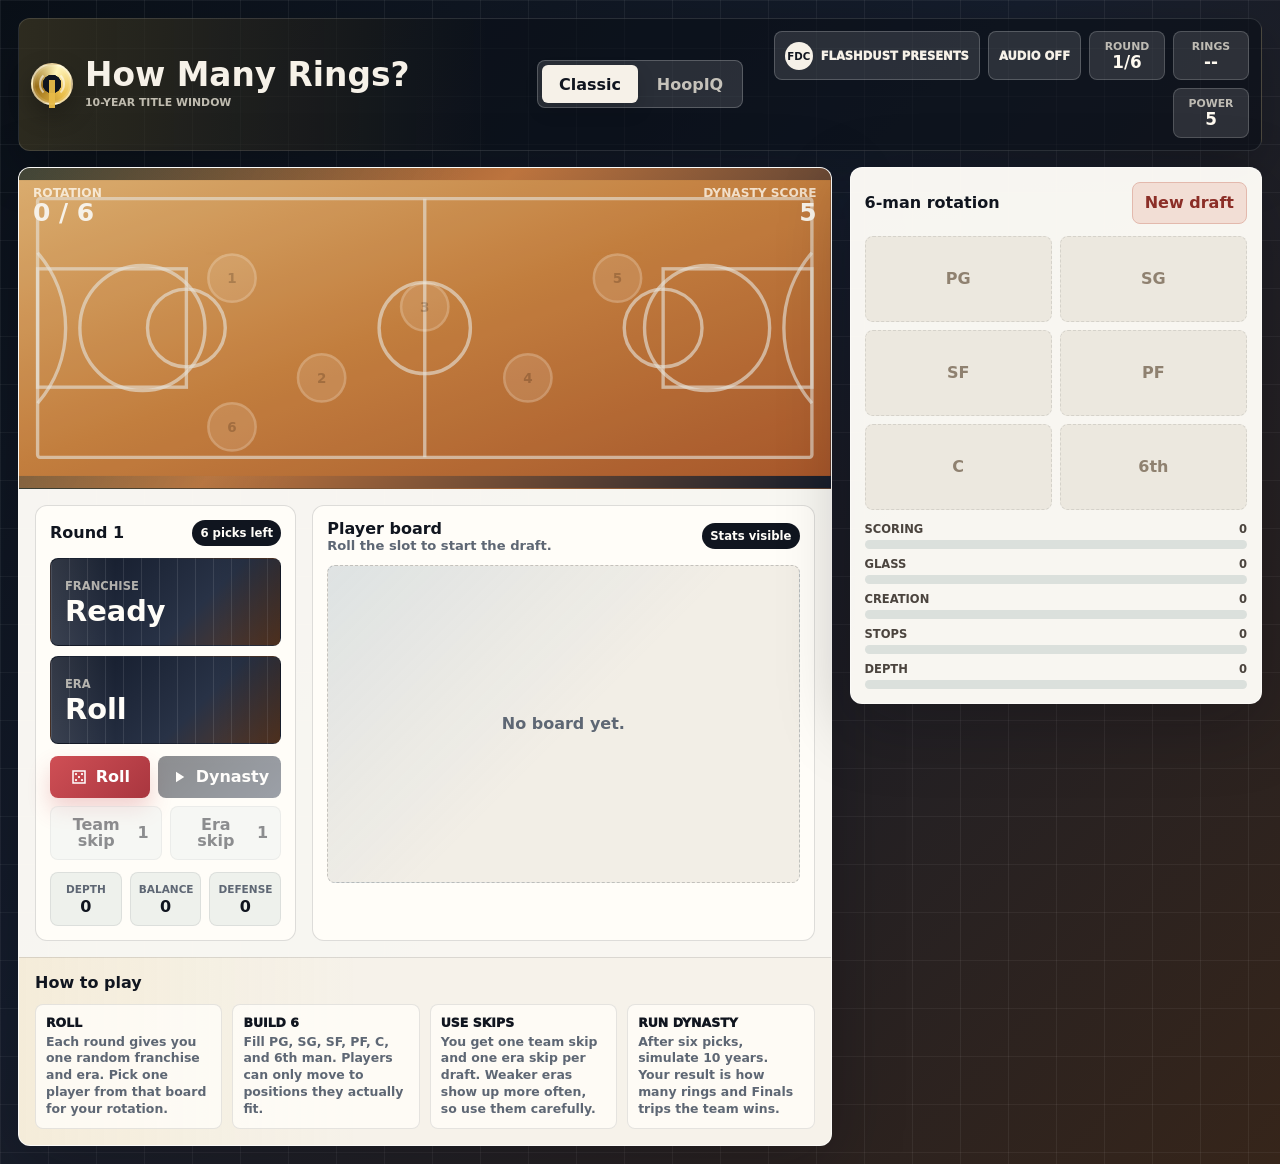
==== how-many-rings-source-code/how-many-rings-mobile.html @ caa5e2f7 "Add files via upload" ====
<!doctype html>
<html lang="en">
<head>
  <meta charset="utf-8">
  <meta name="viewport" content="width=device-width, initial-scale=1">
  <title>How Many Rings?</title>
  <style>
    :root {
      --ink: #10151f;
      --ink-2: #202837;
      --paper: #f6f1e8;
      --paper-2: #fffdf8;
      --line: rgba(16, 21, 31, 0.14);
      --muted: #5e6774;
      --court: #a86138;
      --court-light: #d99a55;
      --teal: #13a89e;
      --red: #c84d55;
      --gold: #e8bb47;
      --sky: #4f8fca;
      --violet: #7c65b8;
      --green: #2f9464;
      --shadow: 0 20px 70px rgba(6, 9, 14, 0.26);
      --radius: 8px;
      color-scheme: light;
      font-family: Inter, ui-sans-serif, system-ui, -apple-system, BlinkMacSystemFont, "Segoe UI", sans-serif;
    }

    * {
      box-sizing: border-box;
    }

    html {
      min-height: 100%;
      background:
        linear-gradient(90deg, rgba(255,255,255,0.06) 1px, transparent 1px) 0 0 / 48px 48px,
        linear-gradient(rgba(255,255,255,0.05) 1px, transparent 1px) 0 0 / 48px 48px,
        linear-gradient(135deg, #0a1018 0%, #151d2c 42%, #36251a 100%);
    }

    body {
      min-height: 100vh;
      margin: 0;
      color: var(--ink);
    }

    button,
    input {
      font: inherit;
    }

    button {
      border: 0;
      cursor: pointer;
    }

    button:disabled {
      cursor: not-allowed;
      opacity: 0.48;
    }

    .app {
      min-height: 100vh;
      padding: 18px;
    }

    .topbar {
      display: grid;
      grid-template-columns: minmax(170px, 1fr) auto minmax(280px, 1fr);
      gap: 16px;
      align-items: center;
      max-width: 1480px;
      margin: 0 auto 16px;
      padding: 12px;
      color: var(--paper);
      background:
        linear-gradient(90deg, rgba(232,187,71,0.16), transparent 38%),
        rgba(10, 16, 24, 0.62);
      border: 1px solid rgba(255,255,255,0.12);
      border-radius: 12px;
      box-shadow: 0 18px 50px rgba(0,0,0,0.22);
    }

    .brand {
      display: flex;
      align-items: center;
      gap: 12px;
      min-width: 0;
    }

    .ball-mark {
      width: 42px;
      height: 42px;
      flex: 0 0 auto;
      border-radius: 50%;
      background:
        radial-gradient(circle at 50% 50%, #10151f 0 34%, transparent 35%),
        conic-gradient(from 20deg, #fff4b8, var(--gold), #9a6f19, #fff4b8);
      border: 2px solid rgba(255,255,255,0.5);
      box-shadow: inset 0 0 0 2px rgba(255,255,255,0.12), 0 10px 24px rgba(0,0,0,0.28);
      position: relative;
    }

    .ball-mark::before,
    .ball-mark::after {
      content: "";
      position: absolute;
      inset: 6px;
      border: 2px solid rgba(255,255,255,0.55);
      border-top-color: transparent;
      border-bottom-color: transparent;
      border-radius: 50%;
    }

    .ball-mark::after {
      inset: 15px 12px -5px;
      border: 0;
      border-radius: 2px;
      background: linear-gradient(90deg, transparent 0 30%, rgba(232,187,71,0.95) 31% 69%, transparent 70%);
      transform: none;
    }

    h1 {
      margin: 0;
      font-size: clamp(1.55rem, 1.25rem + 1vw, 2.55rem);
      line-height: 0.94;
      letter-spacing: 0;
      white-space: nowrap;
    }

    .brand small {
      display: block;
      margin-top: 5px;
      color: rgba(247, 241, 227, 0.74);
      font-weight: 700;
      text-transform: uppercase;
      font-size: 0.68rem;
      letter-spacing: 0;
    }

    .mode-toggle {
      display: grid;
      grid-template-columns: repeat(2, minmax(96px, 1fr));
      gap: 4px;
      padding: 4px;
      background: rgba(255,255,255,0.12);
      border: 1px solid rgba(255,255,255,0.22);
      border-radius: var(--radius);
    }

    .mode-toggle button {
      min-height: 38px;
      color: rgba(247, 241, 227, 0.76);
      background: transparent;
      border-radius: 6px;
      font-weight: 800;
    }

    .mode-toggle button.active {
      color: var(--ink);
      background: var(--paper);
      box-shadow: 0 8px 18px rgba(0,0,0,0.14);
    }

    .audio-btn {
      min-height: 42px;
      padding: 7px 10px;
      color: var(--paper);
      background: rgba(255,255,255,0.12);
      border: 1px solid rgba(255,255,255,0.2);
      border-radius: var(--radius);
      font-size: 0.72rem;
      font-weight: 1000;
      text-transform: uppercase;
    }

    .audio-btn.on {
      color: var(--ink);
      background: linear-gradient(135deg, #fff4b8, var(--gold));
      border-color: rgba(232,187,71,0.72);
    }

    .top-stats {
      display: flex;
      justify-content: flex-end;
      gap: 8px;
      flex-wrap: wrap;
    }

    .creator-chip {
      display: inline-flex;
      align-items: center;
      gap: 8px;
      min-height: 42px;
      padding: 7px 10px;
      color: var(--paper);
      background: rgba(255,255,255,0.12);
      border: 1px solid rgba(255,255,255,0.2);
      border-radius: var(--radius);
      font-size: 0.72rem;
      font-weight: 1000;
      text-transform: uppercase;
    }

    .creator-chip b {
      display: grid;
      width: 28px;
      height: 28px;
      place-items: center;
      color: var(--ink);
      background: var(--paper);
      border-radius: 50%;
      font-size: 0.64rem;
      line-height: 1;
    }

    .top-pill {
      display: grid;
      min-width: 76px;
      padding: 8px 10px;
      border-radius: var(--radius);
      background: rgba(255,255,255,0.12);
      border: 1px solid rgba(255,255,255,0.18);
      text-align: center;
    }

    .top-pill span {
      color: rgba(247, 241, 227, 0.72);
      font-size: 0.68rem;
      font-weight: 800;
      text-transform: uppercase;
    }

    .top-pill strong {
      color: #fffaf0;
      font-size: 1.05rem;
      line-height: 1.1;
    }

    .game {
      display: grid;
      grid-template-columns: minmax(0, 1.42fr) minmax(360px, 0.72fr);
      gap: 18px;
      max-width: 1480px;
      margin: 0 auto;
      align-items: start;
    }

    .stage,
    .roster-panel,
    .modal-sheet {
      background: rgba(255, 253, 248, 0.97);
      border: 1px solid rgba(255,255,255,0.5);
      box-shadow: var(--shadow);
      border-radius: 12px;
    }

    .stage {
      overflow: hidden;
    }

    .court-wrap {
      position: relative;
      background:
        linear-gradient(120deg, rgba(19,168,158,0.2), transparent 46%),
        linear-gradient(135deg, #4c2c1d, #bd743e 44%, #161d2b);
      min-height: 300px;
      border-bottom: 1px solid rgba(18,20,25,0.16);
    }

    .court-art {
      display: block;
      width: 100%;
      height: 320px;
    }

    .court-art text {
      font-family: inherit;
      font-weight: 900;
      letter-spacing: 0;
    }

    .court-player {
      transition: transform 180ms ease, opacity 180ms ease;
    }

    .court-player.empty {
      opacity: 0.34;
    }

    .court-player.filled {
      filter: drop-shadow(0 7px 10px rgba(18,20,25,0.28));
    }

    .scorebug {
      position: absolute;
      top: 14px;
      left: 14px;
      right: 14px;
      display: flex;
      align-items: center;
      justify-content: space-between;
      gap: 12px;
      color: var(--paper);
      pointer-events: none;
    }

    .scorebug strong {
      display: block;
      font-size: clamp(1.15rem, 1rem + 0.7vw, 1.8rem);
      line-height: 1;
    }

    .scorebug span {
      color: rgba(255,250,240,0.78);
      font-size: 0.76rem;
      font-weight: 900;
      text-transform: uppercase;
    }

    .scorebug .live {
      min-width: 132px;
      text-align: right;
    }

    .draft-area {
      display: grid;
      grid-template-columns: minmax(260px, 0.52fr) minmax(0, 1fr);
      gap: 16px;
      padding: 16px;
    }

    .slot-panel,
    .choices-panel,
    .season-card {
      border: 1px solid var(--line);
      border-radius: 12px;
      background: var(--paper-2);
    }

    .slot-panel {
      padding: 14px;
    }

    .round-head {
      display: flex;
      align-items: center;
      justify-content: space-between;
      gap: 12px;
      margin-bottom: 12px;
    }

    .round-head h2,
    .choices-panel h2,
    .roster-panel h2,
    .season-card h2 {
      margin: 0;
      font-size: 1rem;
      line-height: 1.1;
    }

    .badge {
      display: inline-flex;
      align-items: center;
      justify-content: center;
      min-height: 26px;
      padding: 4px 8px;
      border-radius: 999px;
      color: var(--paper-2);
      background: var(--ink);
      font-size: 0.73rem;
      font-weight: 900;
    }

    .reels {
      display: grid;
      grid-template-columns: 1fr;
      gap: 10px;
      margin: 12px 0;
    }

    .reel {
      position: relative;
      min-height: 88px;
      display: grid;
      align-content: center;
      padding: 14px;
      overflow: hidden;
      color: var(--paper);
      border-radius: var(--radius);
      background:
        linear-gradient(90deg, rgba(255,255,255,0.1) 1px, transparent 1px) 0 0 / 18px 18px,
        linear-gradient(135deg, #111827, #283246 62%, #5b3823);
      border: 1px solid rgba(18, 20, 25, 0.22);
    }

    .reel::after {
      content: "";
      position: absolute;
      inset: 0;
      background: linear-gradient(90deg, rgba(255,255,255,0.14), transparent 28%, transparent 72%, rgba(0,0,0,0.16));
      pointer-events: none;
    }

    .reel span {
      position: relative;
      z-index: 1;
      color: rgba(247,241,227,0.68);
      font-size: 0.72rem;
      font-weight: 900;
      text-transform: uppercase;
    }

    .reel strong {
      position: relative;
      z-index: 1;
      margin-top: 4px;
      color: var(--paper-2);
      font-size: clamp(1.25rem, 1rem + 1vw, 2rem);
      line-height: 1;
      word-break: break-word;
    }

    .action-row,
    .season-actions {
      display: grid;
      grid-template-columns: 1fr 1fr;
      gap: 8px;
    }

    .primary-btn,
    .secondary-btn,
    .ghost-btn,
    .danger-btn {
      min-height: 42px;
      display: inline-flex;
      align-items: center;
      justify-content: center;
      gap: 8px;
      padding: 10px 12px;
      border-radius: var(--radius);
      font-weight: 900;
      line-height: 1;
    }

    .primary-btn {
      background: linear-gradient(135deg, #cf4f55, #a9363f);
      color: #fff;
      box-shadow: 0 12px 22px rgba(200,77,85,0.24);
    }

    .secondary-btn {
      background: linear-gradient(135deg, var(--ink), #303c51);
      color: #fff;
    }

    .ghost-btn {
      background: #eef2f1;
      color: var(--ink);
      border: 1px solid rgba(18,20,25,0.1);
    }

    .danger-btn {
      background: #f2ded5;
      color: #8b2e27;
      border: 1px solid #e3b9ad;
    }

    .button-icon {
      width: 18px;
      height: 18px;
      flex: 0 0 auto;
    }

    .skip-row {
      display: grid;
      grid-template-columns: 1fr 1fr;
      gap: 8px;
      margin-top: 8px;
    }

    .mini-ledger {
      display: grid;
      grid-template-columns: repeat(3, 1fr);
      gap: 8px;
      margin-top: 12px;
    }

    .mini-ledger div {
      min-width: 0;
      padding: 10px 8px;
      background: #eef1ec;
      border: 1px solid rgba(18,20,25,0.08);
      border-radius: var(--radius);
      text-align: center;
    }

    .mini-ledger span {
      display: block;
      color: var(--muted);
      font-size: 0.66rem;
      font-weight: 900;
      text-transform: uppercase;
    }

    .mini-ledger strong {
      display: block;
      margin-top: 4px;
      font-size: 1rem;
      line-height: 1;
    }

    .choices-panel {
      min-height: 412px;
      padding: 14px;
    }

    .how-play {
      display: grid;
      gap: 12px;
      padding: 16px;
      border-top: 1px solid rgba(16,21,31,0.12);
      background:
        linear-gradient(90deg, rgba(232,187,71,0.1), transparent 42%),
        rgba(246,241,232,0.72);
    }

    .how-play h2 {
      margin: 0;
      font-size: 1rem;
      line-height: 1.1;
    }

    .how-grid {
      display: grid;
      grid-template-columns: repeat(4, minmax(0, 1fr));
      gap: 10px;
    }

    .how-item {
      padding: 10px;
      border: 1px solid rgba(16,21,31,0.1);
      border-radius: var(--radius);
      background: rgba(255,253,248,0.82);
    }

    .how-item strong {
      display: block;
      margin-bottom: 4px;
      color: var(--ink);
      font-size: 0.78rem;
      font-weight: 1000;
      text-transform: uppercase;
    }

    .how-item p {
      margin: 0;
      color: var(--muted);
      font-size: 0.78rem;
      line-height: 1.35;
      font-weight: 800;
    }

    .choices-head {
      display: flex;
      justify-content: space-between;
      align-items: center;
      gap: 12px;
      margin-bottom: 12px;
    }

    .hint {
      margin: 0;
      color: var(--muted);
      font-size: 0.82rem;
      font-weight: 700;
    }

    .player-grid {
      display: grid;
      grid-template-columns: repeat(auto-fit, minmax(220px, 1fr));
      gap: 10px;
    }

    .player-card {
      position: relative;
      display: grid;
      gap: 10px;
      min-height: 188px;
      padding: 12px;
      border-radius: var(--radius);
      background:
        linear-gradient(180deg, rgba(255,255,255,0.92), rgba(255,255,255,0.68)),
        #f4efe6;
      border: 1px solid rgba(18,20,25,0.12);
      text-align: left;
      color: var(--ink);
      transition: transform 160ms ease, border-color 160ms ease, box-shadow 160ms ease;
    }

    .player-card::before {
      content: "";
      position: absolute;
      inset: 0 0 auto 0;
      height: 4px;
      border-radius: 12px 12px 0 0;
      background: var(--accent, var(--teal));
    }

    .player-card:hover,
    .player-card:focus-visible {
      transform: translateY(-2px);
      border-color: rgba(29,154,145,0.68);
      box-shadow: 0 12px 24px rgba(18,20,25,0.12);
      outline: none;
    }

    .player-top {
      display: grid;
      grid-template-columns: 48px minmax(0, 1fr) auto;
      gap: 10px;
      align-items: center;
    }

    .avatar {
      width: 48px;
      height: 48px;
      display: grid;
      place-items: center;
      color: #fff;
      border-radius: 50%;
      background: var(--accent, var(--teal));
      border: 3px solid rgba(255,255,255,0.86);
      box-shadow: 0 6px 14px rgba(18,20,25,0.16);
      font-weight: 1000;
      letter-spacing: 0;
    }

    .player-name {
      min-width: 0;
    }

    .player-name strong {
      display: block;
      font-size: 1rem;
      line-height: 1.08;
    }

    .player-name span {
      display: block;
      margin-top: 3px;
      color: var(--muted);
      font-size: 0.75rem;
      font-weight: 800;
    }

    .rating-chip {
      width: 38px;
      height: 38px;
      display: grid;
      place-items: center;
      border-radius: 50%;
      background: linear-gradient(135deg, var(--ink), #303c51);
      color: #fff;
      font-size: 0.85rem;
      font-weight: 1000;
    }

    .stat-row {
      display: grid;
      grid-template-columns: repeat(5, 1fr);
      gap: 6px;
    }

    .stat {
      padding: 7px 5px;
      border-radius: 6px;
      background: rgba(255,255,255,0.58);
      text-align: center;
      border: 1px solid rgba(18,20,25,0.07);
    }

    .stat span {
      display: block;
      color: var(--muted);
      font-size: 0.63rem;
      font-weight: 900;
      text-transform: uppercase;
    }

    .stat strong {
      display: block;
      margin-top: 2px;
      font-size: 0.88rem;
      line-height: 1;
    }

    .tag-row {
      display: flex;
      flex-wrap: wrap;
      gap: 6px;
      align-items: center;
    }

    .tag {
      display: inline-flex;
      align-items: center;
      min-height: 23px;
      padding: 4px 7px;
      border-radius: 999px;
      background: rgba(19,168,158,0.14);
      color: #0d6b66;
      font-size: 0.67rem;
      font-weight: 900;
    }

    .hidden-line {
      display: grid;
      place-items: center;
      min-height: 50px;
      border-radius: var(--radius);
      background:
        repeating-linear-gradient(45deg, #efe3cf 0 8px, #e6d7c0 8px 16px);
      color: #5e554d;
      font-weight: 900;
      border: 1px dashed rgba(18,20,25,0.18);
    }

    .empty-state {
      min-height: 318px;
      display: grid;
      place-items: center;
      padding: 28px;
      color: var(--muted);
      text-align: center;
      border: 1px dashed rgba(18,20,25,0.2);
      border-radius: var(--radius);
      background:
        linear-gradient(135deg, rgba(79,143,202,0.12), transparent 52%),
        #f2eee6;
      font-weight: 800;
    }

    .roster-panel {
      position: sticky;
      top: 18px;
      padding: 14px;
    }

    .roster-head {
      display: flex;
      align-items: center;
      justify-content: space-between;
      gap: 10px;
      margin-bottom: 12px;
    }

    .roster-grid {
      display: grid;
      grid-template-columns: repeat(2, minmax(0, 1fr));
      gap: 8px;
    }

    .slot-card {
      min-height: 86px;
      padding: 9px;
      border-radius: var(--radius);
      border: 1px solid rgba(18,20,25,0.1);
      background: #f8f5ef;
    }

    .slot-card.empty {
      display: grid;
      place-items: center;
      color: #8f8170;
      border-style: dashed;
      background: #ece8df;
      font-weight: 900;
    }

    .slot-card .slot-num {
      display: flex;
      align-items: center;
      justify-content: space-between;
      gap: 6px;
      color: var(--muted);
      font-size: 0.66rem;
      font-weight: 1000;
      text-transform: uppercase;
    }

    .slot-name {
      display: block;
      margin-top: 6px;
      font-weight: 1000;
      font-size: 0.92rem;
      line-height: 1.08;
    }

    .slot-meta {
      display: block;
      margin-top: 4px;
      color: var(--muted);
      font-size: 0.72rem;
      font-weight: 800;
    }

    .position-row {
      display: flex;
      flex-wrap: wrap;
      gap: 4px;
      margin-top: 7px;
    }

    .pos-chip,
    .move-chip {
      display: inline-flex;
      align-items: center;
      justify-content: center;
      min-height: 24px;
      padding: 4px 7px;
      border-radius: 999px;
      border: 1px solid rgba(18,20,25,0.1);
      font-size: 0.64rem;
      font-weight: 1000;
      line-height: 1;
    }

    .pos-chip {
      color: #51483e;
      background: #ebe5d9;
    }

    .move-chip {
      color: #176b65;
      background: rgba(19,168,158,0.12);
    }

    .move-chip:hover,
    .move-chip:focus-visible {
      outline: none;
      border-color: rgba(29,154,145,0.55);
      background: rgba(29,154,145,0.2);
    }

    .move-chip:disabled {
      opacity: 0.38;
    }

    .meter-stack {
      display: grid;
      gap: 8px;
      margin-top: 12px;
    }

    .meter {
      display: grid;
      gap: 4px;
    }

    .meter-label {
      display: flex;
      justify-content: space-between;
      gap: 8px;
      color: #4b443e;
      font-size: 0.72rem;
      font-weight: 900;
      text-transform: uppercase;
    }

    .bar {
      height: 9px;
      border-radius: 999px;
      background: #dbe0dc;
      overflow: hidden;
    }

    .bar > i {
      display: block;
      height: 100%;
      width: 0%;
      border-radius: inherit;
      background: var(--bar-color, var(--teal));
      transition: width 300ms ease;
    }

    .season-card {
      margin-top: 12px;
      padding: 12px;
    }

    .season-card.hidden {
      display: none;
    }

    .result-main {
      display: grid;
      grid-template-columns: auto 1fr;
      gap: 12px;
      align-items: center;
      margin: 10px 0;
    }

    .record {
      min-width: 96px;
      padding: 10px;
      color: #fff;
      background:
        linear-gradient(135deg, rgba(232,187,71,0.34), transparent 48%),
        var(--ink);
      border-radius: var(--radius);
      text-align: center;
    }

    .record strong {
      display: block;
      font-size: 1.7rem;
      line-height: 1;
    }

    .record span {
      color: rgba(255,255,255,0.68);
      font-size: 0.68rem;
      font-weight: 900;
      text-transform: uppercase;
    }

    .result-note {
      margin: 0;
      color: var(--muted);
      font-size: 0.83rem;
      font-weight: 800;
    }

    .schedule-strip {
      display: grid;
      grid-template-columns: repeat(10, 1fr);
      gap: 5px;
      margin: 10px 0 12px;
    }

    .game-dot {
      height: 18px;
      border-radius: 4px;
      background: #bbb2a3;
    }

    .game-dot.finals {
      background: var(--sky);
    }

    .game-dot.ring {
      background: linear-gradient(135deg, #fff2a8, var(--gold));
      box-shadow: inset 0 0 0 1px rgba(18,20,25,0.12);
    }

    .game-dot.miss {
      background: var(--red);
    }

    .leaders {
      display: grid;
      grid-template-columns: repeat(2, 1fr);
      gap: 8px;
      margin-top: 10px;
    }

    .leader {
      padding: 8px;
      background: #f4f0e8;
      border: 1px solid rgba(18,20,25,0.08);
      border-radius: var(--radius);
    }

    .leader span {
      display: block;
      color: var(--muted);
      font-size: 0.65rem;
      font-weight: 900;
      text-transform: uppercase;
    }

    .leader strong {
      display: block;
      margin-top: 3px;
      font-size: 0.86rem;
      line-height: 1.08;
    }

    .toast {
      position: fixed;
      left: 50%;
      bottom: 18px;
      z-index: 20;
      max-width: min(420px, calc(100vw - 28px));
      transform: translate(-50%, 20px);
      padding: 12px 14px;
      color: #fff;
      background: rgba(18,20,25,0.94);
      border: 1px solid rgba(255,255,255,0.16);
      border-radius: var(--radius);
      box-shadow: 0 18px 50px rgba(0,0,0,0.28);
      opacity: 0;
      pointer-events: none;
      transition: opacity 170ms ease, transform 170ms ease;
      font-weight: 800;
    }

    .toast.show {
      opacity: 1;
      transform: translate(-50%, 0);
    }

    .modal {
      position: fixed;
      inset: 0;
      z-index: 15;
      display: none;
      align-items: center;
      justify-content: center;
      padding: 18px;
      background: rgba(13, 17, 21, 0.58);
    }

    .modal.open {
      display: flex;
    }

    .modal-sheet {
      width: min(620px, 100%);
      padding: 16px;
    }

    .modal-sheet h2 {
      margin-bottom: 8px;
      font-size: 1.25rem;
    }

    .modal-sheet p {
      color: var(--muted);
      font-weight: 800;
      line-height: 1.45;
    }

    .modal-actions {
      display: flex;
      justify-content: flex-end;
      gap: 8px;
      flex-wrap: wrap;
      margin-top: 16px;
    }

    .sr-only {
      position: absolute;
      width: 1px;
      height: 1px;
      overflow: hidden;
      clip: rect(0, 0, 0, 0);
      white-space: nowrap;
    }

    @media (max-width: 1120px) {
      .topbar,
      .game,
      .draft-area {
        grid-template-columns: 1fr;
      }

      .topbar {
        align-items: stretch;
      }

      .mode-toggle {
        max-width: 360px;
      }

      .top-stats {
        justify-content: flex-start;
      }

      .roster-panel {
        position: static;
      }
    }

    @media (max-width: 720px) {
      .app {
        padding: 10px;
      }

      .topbar {
        gap: 10px;
      }

      .brand {
        align-items: flex-start;
      }

      h1 {
        white-space: normal;
      }

      .court-art {
        height: 260px;
      }

      .scorebug {
        top: 10px;
        left: 10px;
        right: 10px;
      }

      .player-grid,
      .roster-grid,
      .leaders,
      .how-grid {
        grid-template-columns: 1fr;
      }

      .action-row,
      .skip-row,
      .season-actions {
        grid-template-columns: 1fr;
      }

      .mini-ledger {
        grid-template-columns: 1fr 1fr;
      }

      .slot-card {
        min-height: 106px;
        padding: 11px;
      }

      .move-chip,
      .pos-chip {
        min-height: 32px;
        padding: 7px 10px;
        font-size: 0.72rem;
      }

      .player-card {
        min-height: 170px;
      }

      .schedule-strip {
        grid-template-columns: repeat(10, 1fr);
      }
    }
  </style>
</head>
<body>
  <div class="app">
    <header class="topbar">
      <div class="brand" aria-label="How Many Rings?">
        <div class="ball-mark" aria-hidden="true"></div>
        <div>
          <h1>How Many Rings?</h1>
          <small>10-year title window</small>
        </div>
      </div>

      <div class="mode-toggle" aria-label="Mode">
        <button id="classicMode" class="active" type="button">Classic</button>
        <button id="hoopMode" type="button">HoopIQ</button>
      </div>

      <div class="top-stats" aria-label="Draft status">
        <div class="creator-chip" aria-label="FlashDust Presents">
          <b>FDC</b>
          <span>FlashDust Presents</span>
        </div>
        <button class="audio-btn" id="audioBtn" type="button" aria-pressed="false">Audio off</button>
        <div class="top-pill">
          <span>Round</span>
          <strong id="roundTop">1/6</strong>
        </div>
        <div class="top-pill">
          <span>Rings</span>
          <strong id="recordTop">--</strong>
        </div>
        <div class="top-pill">
          <span>Power</span>
          <strong id="powerTop">0</strong>
        </div>
      </div>
    </header>

    <main class="game">
      <section class="stage" aria-label="Draft board">
        <div class="court-wrap">
          <svg class="court-art" viewBox="0 0 960 350" role="img" aria-label="Basketball court with roster markers">
            <defs>
              <linearGradient id="courtShade" x1="0" y1="0" x2="1" y2="1">
                <stop offset="0" stop-color="#f1bd78"></stop>
                <stop offset="0.48" stop-color="#d78a43"></stop>
                <stop offset="1" stop-color="#b85e2d"></stop>
              </linearGradient>
              <filter id="softShadow" x="-20%" y="-20%" width="140%" height="140%">
                <feDropShadow dx="0" dy="8" stdDeviation="7" flood-color="#121419" flood-opacity="0.28"></feDropShadow>
              </filter>
            </defs>
            <rect x="0" y="0" width="960" height="350" fill="url(#courtShade)"></rect>
            <g fill="none" stroke="rgba(255,250,240,0.62)" stroke-width="4">
              <rect x="22" y="22" width="916" height="306" rx="3"></rect>
              <line x1="480" y1="22" x2="480" y2="328"></line>
              <circle cx="480" cy="175" r="54"></circle>
              <circle cx="146" cy="175" r="74"></circle>
              <circle cx="814" cy="175" r="74"></circle>
              <path d="M22 86 A136 136 0 0 1 22 264"></path>
              <path d="M938 86 A136 136 0 0 0 938 264"></path>
              <rect x="22" y="105" width="176" height="140"></rect>
              <rect x="762" y="105" width="176" height="140"></rect>
              <circle cx="198" cy="175" r="46"></circle>
              <circle cx="762" cy="175" r="46"></circle>
            </g>
            <g fill="rgba(18,20,25,0.1)">
              <rect x="0" y="0" width="960" height="350"></rect>
            </g>
            <g id="courtPlayers"></g>
          </svg>
          <div class="scorebug">
            <div>
              <span>Rotation</span>
              <strong id="scoreRoster">0 / 6</strong>
            </div>
            <div class="live">
              <span>Dynasty score</span>
              <strong id="scorePower">0</strong>
            </div>
          </div>
        </div>

        <div class="draft-area">
          <aside class="slot-panel" aria-label="Slot machine">
            <div class="round-head">
              <h2 id="roundTitle">Round 1</h2>
              <span class="badge" id="remainingBadge">6 picks left</span>
            </div>

            <div class="reels" aria-live="polite">
              <div class="reel">
                <span>Franchise</span>
                <strong id="teamReel">Ready</strong>
              </div>
              <div class="reel">
                <span>Era</span>
                <strong id="eraReel">Roll</strong>
              </div>
            </div>

            <div class="action-row">
              <button class="primary-btn" id="rollBtn" type="button">
                <svg class="button-icon" viewBox="0 0 24 24" fill="none" aria-hidden="true">
                  <path d="M4 4h16v16H4z" stroke="currentColor" stroke-width="2"></path>
                  <path d="M8 8h.01M16 8h.01M12 12h.01M8 16h.01M16 16h.01" stroke="currentColor" stroke-width="3" stroke-linecap="round"></path>
                </svg>
                Roll
              </button>
              <button class="secondary-btn" id="simulateBtn" type="button" disabled>
                <svg class="button-icon" viewBox="0 0 24 24" fill="none" aria-hidden="true">
                  <path d="M8 5v14l11-7z" fill="currentColor"></path>
                </svg>
                Dynasty
              </button>
            </div>

            <div class="skip-row">
              <button class="ghost-btn" id="teamSkipBtn" type="button" disabled>
                Team skip <span id="teamSkips">1</span>
              </button>
              <button class="ghost-btn" id="eraSkipBtn" type="button" disabled>
                Era skip <span id="eraSkips">1</span>
              </button>
            </div>

            <div class="mini-ledger">
              <div>
                <span>Depth</span>
                <strong id="depthMini">0</strong>
              </div>
              <div>
                <span>Balance</span>
                <strong id="balanceMini">0</strong>
              </div>
              <div>
                <span>Defense</span>
                <strong id="defenseMini">0</strong>
              </div>
            </div>
          </aside>

          <section class="choices-panel" aria-label="Player choices">
            <div class="choices-head">
              <div>
                <h2 id="choiceTitle">Player board</h2>
                <p class="hint" id="choiceHint">Roll the slot to start the draft.</p>
              </div>
              <span class="badge" id="modeBadge">Stats visible</span>
            </div>
            <div id="choices" class="player-grid">
              <div class="empty-state">No board yet.</div>
            </div>
          </section>
        </div>

        <section class="how-play" aria-label="How to play">
          <h2>How to play</h2>
          <div class="how-grid">
            <div class="how-item">
              <strong>Roll</strong>
              <p>Each round gives you one random franchise and era. Pick one player from that board for your rotation.</p>
            </div>
            <div class="how-item">
              <strong>Build 6</strong>
              <p>Fill PG, SG, SF, PF, C, and 6th man. Players can only move to positions they actually fit.</p>
            </div>
            <div class="how-item">
              <strong>Use skips</strong>
              <p>You get one team skip and one era skip per draft. Weaker eras show up more often, so use them carefully.</p>
            </div>
            <div class="how-item">
              <strong>Run dynasty</strong>
              <p>After six picks, simulate 10 years. Your result is how many rings and Finals trips the team wins.</p>
            </div>
          </div>
        </section>
      </section>

      <aside class="roster-panel" aria-label="Roster">
        <div class="roster-head">
          <h2>6-man rotation</h2>
          <button class="danger-btn" id="resetBtn" type="button">New draft</button>
        </div>
        <div class="roster-grid" id="rosterGrid"></div>

        <div class="meter-stack" aria-label="Team profile">
          <div class="meter">
            <div class="meter-label"><span>Scoring</span><strong id="ptsLabel">0</strong></div>
            <div class="bar"><i id="ptsBar" style="--bar-color: var(--red)"></i></div>
          </div>
          <div class="meter">
            <div class="meter-label"><span>Glass</span><strong id="rebLabel">0</strong></div>
            <div class="bar"><i id="rebBar" style="--bar-color: var(--gold)"></i></div>
          </div>
          <div class="meter">
            <div class="meter-label"><span>Creation</span><strong id="astLabel">0</strong></div>
            <div class="bar"><i id="astBar" style="--bar-color: var(--sky)"></i></div>
          </div>
          <div class="meter">
            <div class="meter-label"><span>Stops</span><strong id="defLabel">0</strong></div>
            <div class="bar"><i id="defBar" style="--bar-color: var(--green)"></i></div>
          </div>
          <div class="meter">
            <div class="meter-label"><span>Depth</span><strong id="depthLabel">0</strong></div>
            <div class="bar"><i id="depthBar" style="--bar-color: var(--violet)"></i></div>
          </div>
        </div>

        <section class="season-card hidden" id="seasonCard" aria-label="Dynasty result">
          <h2 id="seasonTitle">Dynasty result</h2>
          <div class="result-main">
            <div class="record">
              <strong id="recordLarge">0</strong>
              <span id="seedLine">Rings</span>
            </div>
            <p class="result-note" id="resultNote"></p>
          </div>
          <div class="schedule-strip" id="scheduleStrip" aria-label="10-year dynasty strip"></div>
          <div class="leaders" id="leaders"></div>
          <div class="season-actions">
            <button class="secondary-btn" id="resimBtn" type="button">Run again</button>
            <button class="ghost-btn" id="copyBtn" type="button">Copy roster</button>
          </div>
        </section>
      </aside>
    </main>
  </div>

  <div class="modal" id="confirmModal" role="dialog" aria-modal="true" aria-labelledby="modalTitle">
    <div class="modal-sheet">
      <h2 id="modalTitle">Start a new draft?</h2>
      <p>This clears the current roster and rolls. Your best result stays saved in this browser.</p>
      <div class="modal-actions">
        <button class="ghost-btn" id="cancelReset" type="button">Keep roster</button>
        <button class="danger-btn" id="confirmReset" type="button">New draft</button>
      </div>
    </div>
  </div>

  <div class="toast" id="toast" role="status" aria-live="polite"></div>

  <script>
    const TEAMS = {
      Lakers: { full: "Lakers", color: "#6f4fa1" },
      Celtics: { full: "Celtics", color: "#24814a" },
      Bulls: { full: "Bulls", color: "#c34232" },
      Warriors: { full: "Warriors", color: "#3e78bc" },
      Spurs: { full: "Spurs", color: "#4b535b" },
      Heat: { full: "Heat", color: "#d45a48" },
      Sixers: { full: "76ers", color: "#467ec2" },
      Rockets: { full: "Rockets", color: "#bd3e37" },
      Knicks: { full: "Knicks", color: "#e2763d" },
      Bucks: { full: "Bucks", color: "#427348" },
      Suns: { full: "Suns", color: "#d26d35" },
      Pistons: { full: "Pistons", color: "#466aa7" },
      Jazz: { full: "Jazz", color: "#375e64" },
      Thunder: { full: "Thunder/Sonics", color: "#4f93c6" },
      Nuggets: { full: "Nuggets", color: "#56749d" },
      Clippers: { full: "Clippers", color: "#526cab" },
      Blazers: { full: "Trail Blazers", color: "#be4f43" },
      Cavaliers: { full: "Cavaliers", color: "#8e3f54" },
      Magic: { full: "Magic", color: "#4677ba" },
      Mavericks: { full: "Mavericks", color: "#4779ad" },
      Hawks: { full: "Hawks", color: "#b95349" },
      Nets: { full: "Nets", color: "#34383e" },
      Raptors: { full: "Raptors", color: "#8a4b9b" },
      Pelicans: { full: "Pelicans", color: "#496a86" },
      Kings: { full: "Kings", color: "#7250a0" },
      Timberwolves: { full: "Timberwolves", color: "#467579" },
      Pacers: { full: "Pacers", color: "#d0a83e" },
      Grizzlies: { full: "Grizzlies", color: "#5a78a1" }
    };

    const TEAM_SUCCESS = {
      Lakers: 10,
      Celtics: 10,
      Bulls: 8.6,
      Warriors: 8.4,
      Spurs: 8.2,
      Heat: 7.6,
      Sixers: 7.2,
      Rockets: 6.8,
      Knicks: 6.1,
      Bucks: 6.0,
      Pistons: 5.8,
      Thunder: 5.7,
      Mavericks: 5.4,
      Cavaliers: 5.1,
      Blazers: 4.9,
      Suns: 4.8,
      Jazz: 4.7,
      Nuggets: 4.6,
      Hawks: 4.4,
      Raptors: 4.2,
      Nets: 3.8,
      Kings: 3.6,
      Pacers: 3.5,
      Magic: 3.3,
      Clippers: 3.2,
      Timberwolves: 2.7,
      Pelicans: 2.4,
      Grizzlies: 2.2
    };

    const ERA_ADJUST = {
      "1960s": { pts: 0.89, reb: 0.78, ast: 1.08, stl: 1.03, blk: 0.86 },
      "1970s": { pts: 0.95, reb: 0.88, ast: 1.04, stl: 1.02, blk: 0.95 },
      "1980s": { pts: 1.00, reb: 0.96, ast: 1.00, stl: 1.00, blk: 1.00 },
      "1990s": { pts: 1.04, reb: 1.02, ast: 1.02, stl: 1.03, blk: 1.04 },
      "2000s": { pts: 1.06, reb: 1.05, ast: 1.07, stl: 1.04, blk: 1.06 },
      "2010s": { pts: 1.02, reb: 1.00, ast: 1.06, stl: 1.03, blk: 1.03 },
      "2020s": { pts: 0.98, reb: 0.98, ast: 1.02, stl: 1.00, blk: 1.00 }
    };

    const PLAYERS = [
      p("Jerry West", "Lakers", "1960s", "1965-66", "G", 31.3, 7.1, 6.1, 2.7, 0.7, ["shotmaker", "point guard"]),
      p("Elgin Baylor", "Lakers", "1960s", "1961-62", "W", 38.3, 18.6, 4.6, 1.4, 0.8, ["volume", "glass"]),
      p("Bill Russell", "Celtics", "1960s", "1961-62", "B", 18.9, 23.6, 4.5, 1.5, 4.8, ["rim wall", "winner"]),
      p("John Havlicek", "Celtics", "1960s", "1968-69", "W", 21.6, 7.0, 5.4, 1.7, 0.6, ["engine", "defense"]),
      p("Wilt Chamberlain", "Warriors", "1960s", "1961-62", "B", 50.4, 25.7, 2.4, 1.8, 5.2, ["paint force", "glass"]),
      p("Rick Barry", "Warriors", "1960s", "1966-67", "W", 35.6, 9.2, 3.6, 2.0, 0.7, ["scorer", "wing"]),
      p("Wilt Chamberlain", "Sixers", "1960s", "1967-68", "B", 24.3, 23.8, 8.6, 1.6, 4.7, ["hub", "rim wall"]),
      p("Hal Greer", "Sixers", "1960s", "1967-68", "G", 24.1, 5.4, 4.5, 1.7, 0.2, ["guard", "touch"]),
      p("Walt Frazier", "Knicks", "1960s", "1969-70", "G", 20.9, 6.0, 8.2, 2.2, 0.3, ["point guard", "defense"]),
      p("Willis Reed", "Knicks", "1960s", "1969-70", "B", 21.7, 13.9, 2.0, 1.1, 1.7, ["big", "physical"]),
      p("Bob Pettit", "Hawks", "1960s", "1961-62", "B", 31.1, 18.7, 3.7, 1.1, 1.0, ["inside-out", "glass"]),
      p("Oscar Robertson", "Kings", "1960s", "1961-62", "G", 30.8, 12.5, 11.4, 1.8, 0.5, ["triple double", "creator"]),
      p("Kareem Abdul-Jabbar", "Bucks", "1970s", "1971-72", "B", 34.8, 16.6, 4.6, 1.2, 4.6, ["skyhook", "rim wall"]),
      p("Oscar Robertson", "Bucks", "1970s", "1970-71", "G", 19.4, 5.7, 8.2, 1.4, 0.2, ["table setter", "poise"]),
      p("Kareem Abdul-Jabbar", "Lakers", "1970s", "1976-77", "B", 26.2, 13.3, 3.9, 1.2, 3.2, ["anchor", "touch"]),
      p("Gail Goodrich", "Lakers", "1970s", "1973-74", "G", 25.3, 3.0, 5.2, 1.5, 0.2, ["scorer", "guard"]),
      p("Julius Erving", "Sixers", "1970s", "1979-80", "W", 26.9, 7.4, 4.6, 2.2, 1.8, ["wing", "transition"]),
      p("George McGinnis", "Sixers", "1970s", "1976-77", "W", 21.4, 11.5, 3.8, 1.9, 0.5, ["power wing", "glass"]),
      p("Bob McAdoo", "Clippers", "1970s", "1974-75", "B", 34.5, 14.1, 2.2, 1.1, 2.1, ["scoring big", "glass"]),
      p("Dave Cowens", "Celtics", "1970s", "1973-74", "B", 19.0, 15.7, 4.4, 1.2, 1.3, ["motor", "anchor"]),
      p("Walt Frazier", "Knicks", "1970s", "1971-72", "G", 23.2, 6.7, 5.8, 2.0, 0.3, ["defense", "guard"]),
      p("Rick Barry", "Warriors", "1970s", "1974-75", "W", 30.6, 5.7, 6.2, 2.9, 0.4, ["wing", "steals"]),
      p("Moses Malone", "Rockets", "1970s", "1978-79", "B", 24.8, 17.6, 1.8, 1.0, 1.5, ["boards", "paint"]),
      p("George Gervin", "Spurs", "1970s", "1979-80", "G", 33.1, 5.2, 2.6, 1.4, 1.0, ["bucket", "wing"]),
      p("Paul Westphal", "Suns", "1970s", "1978-79", "G", 24.0, 2.0, 6.5, 1.4, 0.4, ["guard", "touch"]),
      p("Magic Johnson", "Lakers", "1980s", "1986-87", "G", 23.9, 6.3, 12.2, 1.7, 0.5, ["creator", "pace"]),
      p("Kareem Abdul-Jabbar", "Lakers", "1980s", "1980-81", "B", 26.2, 10.3, 3.4, 0.7, 2.9, ["post", "anchor"]),
      p("Larry Bird", "Celtics", "1980s", "1984-85", "W", 28.7, 10.5, 6.6, 1.6, 1.2, ["shotmaker", "hub"]),
      p("Kevin McHale", "Celtics", "1980s", "1986-87", "B", 26.1, 9.9, 2.6, 0.5, 2.2, ["post", "rim"]),
      p("Michael Jordan", "Bulls", "1980s", "1988-89", "G", 32.5, 8.0, 8.0, 2.9, 0.8, ["two-way", "volume"]),
      p("Scottie Pippen", "Bulls", "1980s", "1989-90", "W", 16.5, 6.7, 5.4, 2.6, 1.2, ["defense", "connector"]),
      p("Isiah Thomas", "Pistons", "1980s", "1984-85", "G", 21.2, 4.5, 13.9, 2.3, 0.3, ["point guard", "pressure"]),
      p("Dennis Rodman", "Pistons", "1980s", "1989-90", "W", 8.8, 9.7, 0.9, 0.6, 0.7, ["defense", "glass"]),
      p("Moses Malone", "Sixers", "1980s", "1982-83", "B", 24.5, 15.3, 1.3, 1.1, 2.0, ["paint", "boards"]),
      p("Charles Barkley", "Sixers", "1980s", "1987-88", "B", 28.3, 11.9, 3.2, 1.3, 1.3, ["force", "transition"]),
      p("Hakeem Olajuwon", "Rockets", "1980s", "1988-89", "B", 24.8, 13.5, 1.8, 2.6, 3.4, ["rim wall", "hands"]),
      p("Dominique Wilkins", "Hawks", "1980s", "1985-86", "W", 30.3, 7.9, 2.6, 1.8, 0.6, ["wing", "scorer"]),
      p("Alex English", "Nuggets", "1980s", "1982-83", "W", 28.4, 7.3, 4.8, 1.4, 1.5, ["touch", "wing"]),
      p("Karl Malone", "Jazz", "1980s", "1989-90", "B", 31.0, 11.1, 2.8, 1.5, 0.6, ["power", "rim run"]),
      p("John Stockton", "Jazz", "1980s", "1989-90", "G", 17.2, 2.6, 14.5, 2.7, 0.2, ["point guard", "steals"]),
      p("Michael Jordan", "Bulls", "1990s", "1990-91", "G", 31.5, 6.0, 5.5, 2.7, 1.0, ["closer", "defense"]),
      p("Scottie Pippen", "Bulls", "1990s", "1993-94", "W", 22.0, 8.7, 5.6, 2.9, 0.8, ["connector", "defense"]),
      p("Hakeem Olajuwon", "Rockets", "1990s", "1993-94", "B", 27.3, 11.9, 3.6, 1.6, 3.7, ["anchor", "post"]),
      p("Clyde Drexler", "Rockets", "1990s", "1995-96", "W", 19.3, 7.2, 5.8, 2.0, 0.5, ["transition", "wing"]),
      p("Shaquille O'Neal", "Magic", "1990s", "1994-95", "B", 29.3, 11.4, 2.7, 0.9, 2.4, ["paint force", "rim"]),
      p("Penny Hardaway", "Magic", "1990s", "1995-96", "G", 21.7, 4.3, 7.1, 2.0, 0.5, ["big guard", "creator"]),
      p("David Robinson", "Spurs", "1990s", "1993-94", "B", 29.8, 10.7, 4.8, 1.7, 3.3, ["anchor", "runner"]),
      p("Tim Duncan", "Spurs", "1990s", "1998-99", "B", 21.7, 11.4, 2.4, 0.9, 2.5, ["fundamental", "rim"]),
      p("Karl Malone", "Jazz", "1990s", "1996-97", "B", 27.4, 9.9, 4.5, 1.4, 0.6, ["power", "durable"]),
      p("John Stockton", "Jazz", "1990s", "1990-91", "G", 17.2, 2.9, 14.2, 2.9, 0.2, ["creator", "steals"]),
      p("Patrick Ewing", "Knicks", "1990s", "1989-90", "B", 28.6, 10.9, 2.2, 1.0, 4.0, ["rim wall", "post"]),
      p("Charles Barkley", "Suns", "1990s", "1992-93", "B", 25.6, 12.2, 5.1, 1.6, 1.0, ["force", "hub"]),
      p("Gary Payton", "Thunder", "1990s", "1995-96", "G", 19.3, 4.2, 7.5, 2.9, 0.2, ["pressure", "guard"]),
      p("Shawn Kemp", "Thunder", "1990s", "1995-96", "B", 19.6, 11.4, 2.2, 1.2, 1.6, ["vertical", "glass"]),
      p("Shaquille O'Neal", "Lakers", "1990s", "1999-00", "B", 29.7, 13.6, 3.8, 0.5, 3.0, ["paint force", "anchor"]),
      p("Kobe Bryant", "Lakers", "1990s", "1999-00", "G", 22.5, 6.3, 4.9, 1.6, 0.9, ["shotmaker", "defense"]),
      p("Alonzo Mourning", "Heat", "1990s", "1998-99", "B", 20.1, 11.0, 1.6, 0.7, 3.9, ["rim wall", "glass"]),
      p("Kobe Bryant", "Lakers", "2000s", "2005-06", "G", 35.4, 5.3, 4.5, 1.8, 0.4, ["closer", "volume"]),
      p("Shaquille O'Neal", "Lakers", "2000s", "2000-01", "B", 28.7, 12.7, 3.7, 0.6, 2.8, ["paint force", "rim"]),
      p("Tim Duncan", "Spurs", "2000s", "2002-03", "B", 23.3, 12.9, 3.9, 0.7, 2.9, ["anchor", "hub"]),
      p("Manu Ginobili", "Spurs", "2000s", "2007-08", "G", 19.5, 4.8, 4.5, 1.5, 0.4, ["sixth man", "creator"]),
      p("Dwyane Wade", "Heat", "2000s", "2008-09", "G", 30.2, 5.0, 7.5, 2.2, 1.3, ["rim pressure", "blocks"]),
      p("LeBron James", "Cavaliers", "2000s", "2008-09", "W", 28.4, 7.6, 7.2, 1.7, 1.1, ["engine", "two-way"]),
      p("Dirk Nowitzki", "Mavericks", "2000s", "2005-06", "B", 26.6, 9.0, 2.8, 0.7, 1.0, ["stretch big", "touch"]),
      p("Steve Nash", "Suns", "2000s", "2006-07", "G", 18.6, 3.5, 11.6, 0.8, 0.1, ["creator", "spacing"]),
      p("Kevin Garnett", "Celtics", "2000s", "2007-08", "B", 18.8, 9.2, 3.4, 1.4, 1.3, ["defense", "connector"]),
      p("Paul Pierce", "Celtics", "2000s", "2005-06", "W", 26.8, 6.7, 4.7, 1.4, 0.4, ["wing", "closer"]),
      p("Tracy McGrady", "Rockets", "2000s", "2004-05", "W", 25.7, 6.2, 5.7, 1.7, 0.7, ["shotmaker", "wing"]),
      p("Yao Ming", "Rockets", "2000s", "2006-07", "B", 25.0, 9.4, 2.0, 0.4, 2.0, ["post", "rim"]),
      p("Dwight Howard", "Magic", "2000s", "2008-09", "B", 20.6, 13.8, 1.4, 1.0, 2.9, ["rim wall", "lob"]),
      p("Allen Iverson", "Sixers", "2000s", "2001-02", "G", 31.4, 4.5, 5.5, 2.8, 0.2, ["pressure", "steals"]),
      p("Jason Kidd", "Nets", "2000s", "2002-03", "G", 18.7, 6.3, 8.9, 2.2, 0.3, ["point guard", "glass"]),
      p("Chauncey Billups", "Pistons", "2000s", "2005-06", "G", 18.5, 3.1, 8.6, 0.9, 0.1, ["control", "spacing"]),
      p("Stephen Curry", "Warriors", "2010s", "2015-16", "G", 30.1, 5.4, 6.7, 2.1, 0.2, ["spacing", "gravity"]),
      p("Kevin Durant", "Warriors", "2010s", "2016-17", "W", 25.1, 8.3, 4.8, 1.1, 1.6, ["wing", "rim help"]),
      p("LeBron James", "Cavaliers", "2010s", "2017-18", "W", 27.5, 8.6, 9.1, 1.4, 0.9, ["engine", "creator"]),
      p("Kyrie Irving", "Cavaliers", "2010s", "2016-17", "G", 25.2, 3.2, 5.8, 1.2, 0.3, ["handle", "closer"]),
      p("LeBron James", "Heat", "2010s", "2012-13", "W", 26.8, 8.0, 7.3, 1.7, 0.9, ["two-way", "force"]),
      p("Dwyane Wade", "Heat", "2010s", "2010-11", "G", 25.5, 6.4, 4.6, 1.5, 1.1, ["rim pressure", "guard"]),
      p("Kevin Durant", "Thunder", "2010s", "2013-14", "W", 32.0, 7.4, 5.5, 1.3, 0.7, ["scorer", "wing"]),
      p("Russell Westbrook", "Thunder", "2010s", "2016-17", "G", 31.6, 10.7, 10.4, 1.6, 0.4, ["triple double", "pace"]),
      p("Kawhi Leonard", "Spurs", "2010s", "2016-17", "W", 25.5, 5.8, 3.5, 1.8, 0.7, ["lockdown", "closer"]),
      p("James Harden", "Rockets", "2010s", "2018-19", "G", 36.1, 6.6, 7.5, 2.0, 0.7, ["volume", "creator"]),
      p("Chris Paul", "Clippers", "2010s", "2014-15", "G", 19.1, 4.6, 10.2, 1.9, 0.2, ["point guard", "control"]),
      p("Blake Griffin", "Clippers", "2010s", "2013-14", "B", 24.1, 9.5, 3.9, 1.2, 0.6, ["power", "hub"]),
      p("Giannis Antetokounmpo", "Bucks", "2010s", "2018-19", "B", 27.7, 12.5, 5.9, 1.3, 1.5, ["force", "rim"]),
      p("Kawhi Leonard", "Raptors", "2010s", "2018-19", "W", 26.6, 7.3, 3.3, 1.8, 0.4, ["closer", "defense"]),
      p("Anthony Davis", "Pelicans", "2010s", "2017-18", "B", 28.1, 11.1, 2.3, 1.5, 2.6, ["rim wall", "lob"]),
      p("Damian Lillard", "Blazers", "2010s", "2019-20", "G", 30.0, 4.3, 8.0, 1.1, 0.3, ["range", "creator"]),
      p("Nikola Jokic", "Nuggets", "2010s", "2018-19", "B", 20.1, 10.8, 7.3, 1.4, 0.7, ["hub", "touch"]),
      p("Nikola Jokic", "Nuggets", "2020s", "2023-24", "B", 26.4, 12.4, 9.0, 1.4, 0.9, ["hub", "glass"]),
      p("Jamal Murray", "Nuggets", "2020s", "2022-23", "G", 20.0, 4.0, 6.2, 1.0, 0.2, ["shotmaker", "guard"]),
      p("Giannis Antetokounmpo", "Bucks", "2020s", "2022-23", "B", 31.1, 11.8, 5.7, 0.8, 0.8, ["force", "rim"]),
      p("Damian Lillard", "Bucks", "2020s", "2023-24", "G", 24.3, 4.4, 7.0, 1.0, 0.2, ["range", "creator"]),
      p("Luka Doncic", "Mavericks", "2020s", "2023-24", "G", 33.9, 9.2, 9.8, 1.4, 0.5, ["engine", "pace"]),
      p("Kyrie Irving", "Mavericks", "2020s", "2023-24", "G", 25.6, 5.0, 5.2, 1.3, 0.5, ["handle", "closer"]),
      p("LeBron James", "Lakers", "2020s", "2021-22", "W", 30.3, 8.2, 6.2, 1.3, 1.1, ["engine", "force"]),
      p("Anthony Davis", "Lakers", "2020s", "2023-24", "B", 24.7, 12.6, 3.5, 1.2, 2.3, ["rim wall", "glass"]),
      p("Stephen Curry", "Warriors", "2020s", "2020-21", "G", 32.0, 5.5, 5.8, 1.2, 0.1, ["gravity", "range"]),
      p("Draymond Green", "Warriors", "2020s", "2020-21", "W", 7.0, 7.1, 8.9, 1.7, 0.8, ["connector", "defense"]),
      p("Joel Embiid", "Sixers", "2020s", "2022-23", "B", 33.1, 10.2, 4.2, 1.0, 1.7, ["post", "rim"]),
      p("James Harden", "Sixers", "2020s", "2022-23", "G", 21.0, 6.1, 10.7, 1.2, 0.5, ["creator", "spacing"]),
      p("Jayson Tatum", "Celtics", "2020s", "2022-23", "W", 30.1, 8.8, 4.6, 1.1, 0.7, ["wing", "scorer"]),
      p("Jaylen Brown", "Celtics", "2020s", "2022-23", "W", 26.6, 6.9, 3.5, 1.1, 0.4, ["slasher", "wing"]),
      p("Shai Gilgeous-Alexander", "Thunder", "2020s", "2023-24", "G", 30.1, 5.5, 6.2, 2.0, 0.9, ["pressure", "steals"]),
      p("Devin Booker", "Suns", "2020s", "2022-23", "G", 27.8, 4.5, 5.5, 1.0, 0.3, ["shotmaker", "creator"]),
      p("Kevin Durant", "Suns", "2020s", "2023-24", "W", 27.1, 6.6, 5.0, 0.9, 1.2, ["wing", "rim help"]),
      p("Jimmy Butler", "Heat", "2020s", "2022-23", "W", 22.9, 5.9, 5.3, 1.8, 0.3, ["closer", "defense"]),
      p("Ja Morant", "Grizzlies", "2020s", "2021-22", "G", 27.4, 5.7, 6.7, 1.2, 0.4, ["rim pressure", "pace"]),
      p("Jaren Jackson Jr.", "Grizzlies", "2020s", "2022-23", "B", 18.6, 6.8, 1.0, 1.0, 3.0, ["rim wall", "stretch"]),
      p("Desmond Bane", "Grizzlies", "2020s", "2022-23", "G", 21.5, 5.0, 4.4, 1.0, 0.4, ["shooter", "guard"]),
      p("Dillon Brooks", "Grizzlies", "2020s", "2021-22", "W", 18.4, 3.2, 2.8, 1.1, 0.3, ["wing", "defense"]),
      p("Steven Adams", "Grizzlies", "2020s", "2021-22", "B", 6.9, 10.0, 3.4, 0.9, 0.8, ["screen", "glass"]),
      p("De'Aaron Fox", "Kings", "2020s", "2022-23", "G", 25.0, 4.2, 6.1, 1.1, 0.3, ["speed", "closer"]),
      p("Domantas Sabonis", "Kings", "2020s", "2022-23", "B", 19.1, 12.3, 7.3, 0.8, 0.5, ["hub", "glass"]),
      p("Anthony Edwards", "Timberwolves", "2020s", "2023-24", "G", 25.9, 5.4, 5.1, 1.3, 0.5, ["slasher", "defense"]),
      p("Tyrese Haliburton", "Pacers", "2020s", "2023-24", "G", 20.1, 3.9, 10.9, 1.2, 0.7, ["creator", "pace"])
    ];

    PLAYERS.push(
      p("Klay Thompson", "Warriors", "2020s", "2021-22", "G", 20.4, 3.9, 2.8, 0.5, 0.5, ["shooter", "spacing"]),
      p("Andrew Wiggins", "Warriors", "2020s", "2021-22", "W", 17.2, 4.5, 2.2, 1.0, 0.7, ["wing", "defense"]),
      p("Jordan Poole", "Warriors", "2020s", "2021-22", "G", 18.5, 3.4, 4.0, 0.8, 0.3, ["guard", "spark"]),
      p("Kevon Looney", "Warriors", "2020s", "2021-22", "B", 6.0, 7.3, 2.0, 0.6, 0.6, ["glass", "screen"]),
      p("Klay Thompson", "Warriors", "2010s", "2015-16", "G", 22.1, 3.8, 2.1, 0.8, 0.6, ["shooter", "defense"]),
      p("Draymond Green", "Warriors", "2010s", "2015-16", "W", 14.0, 9.5, 7.4, 1.5, 1.4, ["connector", "defense"]),
      p("Andre Iguodala", "Warriors", "2010s", "2015-16", "W", 7.0, 4.0, 3.4, 1.1, 0.3, ["wing", "defense"]),
      p("Shaun Livingston", "Warriors", "2010s", "2015-16", "G", 6.3, 2.2, 3.0, 0.7, 0.3, ["guard", "bench"]),

      p("Marc Gasol", "Grizzlies", "2010s", "2012-13", "B", 14.1, 7.8, 4.0, 1.0, 1.7, ["anchor", "hub"]),
      p("Zach Randolph", "Grizzlies", "2010s", "2010-11", "B", 20.1, 12.2, 2.2, 0.8, 0.3, ["post", "glass"]),
      p("Mike Conley", "Grizzlies", "2010s", "2016-17", "G", 20.5, 3.5, 6.3, 1.3, 0.3, ["guard", "control"]),
      p("Tony Allen", "Grizzlies", "2010s", "2012-13", "W", 8.9, 4.6, 1.2, 1.5, 0.6, ["defense", "wing"]),
      p("Rudy Gay", "Grizzlies", "2010s", "2010-11", "W", 19.8, 6.2, 2.8, 1.7, 1.1, ["wing", "scorer"]),

      p("Pau Gasol", "Grizzlies", "2000s", "2005-06", "B", 20.4, 8.9, 4.6, 0.6, 1.9, ["post", "touch"]),
      p("Mike Miller", "Grizzlies", "2000s", "2006-07", "W", 18.5, 5.4, 4.3, 0.8, 0.3, ["shooter", "wing"]),
      p("Shane Battier", "Grizzlies", "2000s", "2005-06", "W", 10.1, 5.3, 1.7, 1.1, 1.4, ["defense", "connector"]),
      p("Jason Williams", "Grizzlies", "2000s", "2001-02", "G", 14.8, 3.0, 8.0, 1.7, 0.1, ["handle", "creator"]),
      p("Shareef Abdur-Rahim", "Grizzlies", "2000s", "2000-01", "B", 20.5, 9.1, 3.1, 1.1, 1.0, ["forward", "scorer"]),

      p("Russell Westbrook", "Lakers", "2020s", "2021-22", "G", 18.5, 7.4, 7.1, 1.0, 0.3, ["pace", "guard"]),
      p("Austin Reaves", "Lakers", "2020s", "2023-24", "G", 15.9, 4.3, 5.5, 0.8, 0.3, ["connector", "guard"]),
      p("D'Angelo Russell", "Lakers", "2020s", "2023-24", "G", 18.0, 3.1, 6.3, 0.9, 0.5, ["creator", "range"]),
      p("Rui Hachimura", "Lakers", "2020s", "2023-24", "W", 13.6, 4.3, 1.2, 0.6, 0.4, ["forward", "touch"]),
      p("Pau Gasol", "Lakers", "2000s", "2008-09", "B", 18.9, 9.6, 3.5, 0.6, 1.0, ["post", "hub"]),
      p("Lamar Odom", "Lakers", "2000s", "2008-09", "W", 11.3, 8.2, 2.6, 1.0, 1.3, ["connector", "glass"]),
      p("Derek Fisher", "Lakers", "2000s", "2008-09", "G", 9.9, 2.3, 3.2, 1.2, 0.1, ["guard", "spacing"]),
      p("Trevor Ariza", "Lakers", "2000s", "2008-09", "W", 8.9, 4.3, 1.8, 1.7, 0.3, ["wing", "defense"]),
      p("James Worthy", "Lakers", "1980s", "1986-87", "W", 19.4, 5.7, 2.8, 1.3, 1.0, ["wing", "transition"]),
      p("Byron Scott", "Lakers", "1980s", "1987-88", "G", 21.7, 4.1, 4.1, 1.9, 0.3, ["guard", "shooter"]),
      p("Michael Cooper", "Lakers", "1980s", "1986-87", "G", 10.5, 3.1, 4.5, 1.0, 0.5, ["defense", "connector"]),
      p("A.C. Green", "Lakers", "1980s", "1988-89", "B", 13.3, 9.0, 1.3, 1.1, 0.7, ["glass", "energy"]),

      p("Marcus Smart", "Celtics", "2020s", "2021-22", "G", 12.1, 3.8, 5.9, 1.7, 0.3, ["defense", "guard"]),
      p("Al Horford", "Celtics", "2020s", "2021-22", "B", 10.2, 7.7, 3.4, 0.7, 1.3, ["big", "connector"]),
      p("Derrick White", "Celtics", "2020s", "2023-24", "G", 15.2, 4.2, 5.2, 1.0, 1.2, ["guard", "defense"]),
      p("Kristaps Porzingis", "Celtics", "2020s", "2023-24", "B", 20.1, 7.2, 2.0, 0.7, 1.9, ["stretch big", "rim"]),
      p("Robert Parish", "Celtics", "1980s", "1981-82", "B", 19.9, 10.8, 1.8, 0.9, 2.4, ["center", "rim"]),
      p("Dennis Johnson", "Celtics", "1980s", "1984-85", "G", 15.7, 4.0, 6.8, 1.2, 0.4, ["guard", "defense"]),
      p("Danny Ainge", "Celtics", "1980s", "1987-88", "G", 15.7, 3.1, 6.2, 1.4, 0.1, ["guard", "spacing"]),
      p("Cedric Maxwell", "Celtics", "1980s", "1980-81", "W", 15.2, 6.5, 2.7, 1.0, 0.8, ["wing", "touch"]),

      p("Serge Ibaka", "Thunder", "2010s", "2011-12", "B", 9.1, 7.5, 0.4, 0.5, 3.7, ["rim", "defense"]),
      p("James Harden", "Thunder", "2010s", "2011-12", "G", 16.8, 4.1, 3.7, 1.0, 0.2, ["sixth man", "creator"]),
      p("Steven Adams", "Thunder", "2010s", "2015-16", "B", 8.0, 6.7, 0.8, 0.5, 1.1, ["screen", "glass"]),
      p("Andre Roberson", "Thunder", "2010s", "2016-17", "W", 6.6, 5.1, 1.0, 1.2, 1.0, ["defense", "wing"]),
      p("Josh Giddey", "Thunder", "2020s", "2022-23", "G", 16.6, 7.9, 6.2, 0.8, 0.4, ["creator", "glass"]),
      p("Chet Holmgren", "Thunder", "2020s", "2023-24", "B", 16.5, 7.9, 2.4, 0.6, 2.3, ["rim", "stretch"]),
      p("Jalen Williams", "Thunder", "2020s", "2023-24", "W", 19.1, 4.0, 4.5, 1.1, 0.6, ["wing", "creator"]),
      p("Lu Dort", "Thunder", "2020s", "2023-24", "W", 10.9, 3.6, 1.4, 0.9, 0.6, ["defense", "wing"]),

      p("Aaron Gordon", "Nuggets", "2020s", "2022-23", "W", 16.3, 6.6, 3.0, 0.8, 0.8, ["forward", "finish"]),
      p("Michael Porter Jr.", "Nuggets", "2020s", "2022-23", "W", 17.4, 5.5, 1.0, 0.6, 0.5, ["shooter", "wing"]),
      p("Kentavious Caldwell-Pope", "Nuggets", "2020s", "2022-23", "G", 10.8, 2.7, 2.4, 1.5, 0.5, ["guard", "defense"]),
      p("Bruce Brown", "Nuggets", "2020s", "2022-23", "G", 11.5, 4.1, 3.4, 1.1, 0.6, ["connector", "bench"]),

      p("Shane Battier", "Rockets", "2000s", "2006-07", "W", 10.1, 4.1, 2.1, 1.0, 0.7, ["defense", "wing"]),
      p("Rafer Alston", "Rockets", "2000s", "2006-07", "G", 13.3, 3.4, 5.4, 1.6, 0.1, ["guard", "creator"]),
      p("Luis Scola", "Rockets", "2000s", "2008-09", "B", 12.7, 8.8, 1.5, 0.8, 0.1, ["post", "glass"]),
      p("Steve Francis", "Rockets", "2000s", "2001-02", "G", 21.6, 7.0, 6.4, 1.2, 0.4, ["guard", "pressure"]),
      p("Robert Horry", "Rockets", "1990s", "1994-95", "W", 10.2, 5.1, 3.4, 1.5, 1.2, ["connector", "clutch"]),
      p("Kenny Smith", "Rockets", "1990s", "1994-95", "G", 10.4, 1.9, 4.0, 0.9, 0.1, ["guard", "spacing"]),
      p("Sam Cassell", "Rockets", "1990s", "1994-95", "G", 9.5, 2.6, 4.9, 0.9, 0.1, ["guard", "bench"]),
      p("Mario Elie", "Rockets", "1990s", "1994-95", "W", 8.8, 2.4, 2.3, 0.9, 0.1, ["wing", "defense"]),

      p("Mikal Bridges", "Suns", "2020s", "2021-22", "W", 14.2, 4.2, 2.3, 1.2, 0.4, ["wing", "defense"]),
      p("Chris Paul", "Suns", "2020s", "2020-21", "G", 16.4, 4.5, 8.9, 1.4, 0.3, ["point guard", "control"]),
      p("Deandre Ayton", "Suns", "2020s", "2020-21", "B", 14.4, 10.5, 1.4, 0.6, 1.2, ["center", "glass"]),
      p("Jae Crowder", "Suns", "2020s", "2020-21", "W", 10.1, 4.7, 2.1, 0.8, 0.5, ["wing", "defense"]),

      p("Chet Walker", "Sixers", "1960s", "1966-67", "W", 19.3, 8.1, 2.3, 1.1, 0.5, ["wing", "touch"]),
      p("Billy Cunningham", "Sixers", "1960s", "1966-67", "W", 18.5, 7.3, 2.5, 1.0, 0.5, ["forward", "glass"]),
      p("Luke Jackson", "Sixers", "1960s", "1966-67", "B", 12.0, 8.9, 1.2, 0.8, 0.9, ["big", "glass"]),
      p("Wali Jones", "Sixers", "1960s", "1966-67", "G", 13.2, 2.8, 3.5, 1.0, 0.2, ["guard", "speed"]),
      p("Andre Iguodala", "Sixers", "2000s", "2007-08", "W", 19.9, 5.4, 4.8, 2.1, 0.6, ["wing", "defense"]),
      p("Kyle Korver", "Sixers", "2000s", "2004-05", "W", 11.5, 4.6, 2.2, 1.3, 0.4, ["shooter", "wing"]),
      p("Samuel Dalembert", "Sixers", "2000s", "2007-08", "B", 10.5, 10.4, 0.5, 0.5, 2.3, ["rim", "glass"]),
      p("Andre Miller", "Sixers", "2000s", "2007-08", "G", 17.0, 4.0, 6.9, 1.3, 0.1, ["guard", "creator"])
    );

    const ROSTER_SIZE = 6;
    const POSITIONS = ["PG", "SG", "SF", "PF", "C", "6th"];
    const STARTER_POSITIONS = POSITIONS.slice(0, 5);
    const SLOT_WEIGHTS = [1, 0.97, 0.94, 0.9, 0.86, 0.62];
    const CHOICE_COUNT = 6;
    const MIN_ROLL_CHOICES = 4;
    const POSITION_OVERRIDES = {
      "LeBron James": ["PG", "SG", "SF", "PF", "C"],
      "Magic Johnson": ["PG", "SG", "SF", "PF"],
      "Oscar Robertson": ["PG", "SG"],
      "Luka Doncic": ["PG", "SG", "SF"],
      "James Harden": ["PG", "SG"],
      "Russell Westbrook": ["PG", "SG"],
      "Penny Hardaway": ["PG", "SG", "SF"],
      "Jerry West": ["PG", "SG"],
      "Walt Frazier": ["PG", "SG"],
      "John Stockton": ["PG"],
      "Chris Paul": ["PG"],
      "Steve Nash": ["PG"],
      "Jason Kidd": ["PG"],
      "Isiah Thomas": ["PG"],
      "Chauncey Billups": ["PG", "SG"],
      "Tyrese Haliburton": ["PG", "SG"],
      "Stephen Curry": ["PG", "SG"],
      "Damian Lillard": ["PG", "SG"],
      "Kyrie Irving": ["PG", "SG"],
      "Ja Morant": ["PG"],
      "De'Aaron Fox": ["PG"],
      "Michael Jordan": ["SG", "SF"],
      "Kobe Bryant": ["SG", "SF"],
      "Dwyane Wade": ["SG", "PG"],
      "Allen Iverson": ["PG", "SG"],
      "George Gervin": ["SG", "SF"],
      "Paul Westphal": ["PG", "SG"],
      "Shai Gilgeous-Alexander": ["PG", "SG"],
      "Devin Booker": ["SG", "PG"],
      "Anthony Edwards": ["SG", "SF"],
      "Larry Bird": ["SF", "PF"],
      "Kevin Durant": ["SF", "PF"],
      "Julius Erving": ["SF", "SG"],
      "Scottie Pippen": ["SF", "SG", "PF"],
      "Kawhi Leonard": ["SF", "SG", "PF"],
      "Jimmy Butler": ["SF", "SG", "PF"],
      "Paul Pierce": ["SF", "SG"],
      "Tracy McGrady": ["SG", "SF"],
      "Clyde Drexler": ["SG", "SF"],
      "Dominique Wilkins": ["SF", "PF"],
      "Alex English": ["SF"],
      "Rick Barry": ["SF", "SG"],
      "John Havlicek": ["SF", "SG"],
      "Elgin Baylor": ["SF", "PF"],
      "Jaylen Brown": ["SG", "SF"],
      "Jayson Tatum": ["SF", "PF"],
      "Giannis Antetokounmpo": ["SF", "PF", "C"],
      "Anthony Davis": ["PF", "C"],
      "Tim Duncan": ["PF", "C"],
      "Kevin Garnett": ["PF", "C"],
      "Dirk Nowitzki": ["PF", "C"],
      "Karl Malone": ["PF"],
      "Charles Barkley": ["PF", "SF"],
      "Bob Pettit": ["PF", "C"],
      "Blake Griffin": ["PF", "C"],
      "Dennis Rodman": ["PF", "SF"],
      "Kevin McHale": ["PF", "C"],
      "Draymond Green": ["PF", "C", "SF"],
      "Domantas Sabonis": ["C", "PF"],
      "Nikola Jokic": ["C", "PF"],
      "Kareem Abdul-Jabbar": ["C"],
      "Wilt Chamberlain": ["C"],
      "Bill Russell": ["C"],
      "Shaquille O'Neal": ["C"],
      "Hakeem Olajuwon": ["C"],
      "Moses Malone": ["C"],
      "Patrick Ewing": ["C"],
      "David Robinson": ["C"],
      "Yao Ming": ["C"],
      "Dwight Howard": ["C"],
      "Alonzo Mourning": ["C"],
      "Joel Embiid": ["C"],
      "Willis Reed": ["C", "PF"],
      "Bob McAdoo": ["C", "PF"],
      "Dave Cowens": ["C", "PF"],
      "Shawn Kemp": ["PF", "C"],
      "Manu Ginobili": ["SG", "PG"],
      "Gail Goodrich": ["SG", "PG"],
      "Hal Greer": ["SG", "PG"],
      "Jamal Murray": ["PG", "SG"]
    };
    const HALL_OF_FAME_LEVEL_NAMES = new Set([
      "Kareem Abdul-Jabbar", "Larry Bird", "Magic Johnson", "Michael Jordan", "Scottie Pippen",
      "Hakeem Olajuwon", "Shaquille O'Neal", "Kobe Bryant", "Tim Duncan", "Kevin Garnett",
      "Dirk Nowitzki", "LeBron James", "Dwyane Wade", "Stephen Curry", "Kevin Durant",
      "James Harden", "Chris Paul", "Russell Westbrook", "Giannis Antetokounmpo", "Nikola Jokic",
      "Joel Embiid", "Luka Doncic", "Jayson Tatum", "Anthony Davis", "Kawhi Leonard",
      "Wilt Chamberlain", "Bill Russell", "Jerry West", "Oscar Robertson", "Elgin Baylor",
      "Julius Erving", "Moses Malone", "Karl Malone", "Charles Barkley", "David Robinson",
      "Patrick Ewing", "Allen Iverson", "Jason Kidd", "Steve Nash", "Isiah Thomas",
      "Bob Pettit", "John Havlicek", "Walt Frazier", "Willis Reed", "Rick Barry",
      "Clyde Drexler", "Dominique Wilkins", "Paul Pierce", "Tracy McGrady", "Ray Allen",
      "Reggie Miller", "Damian Lillard", "Jimmy Butler", "Draymond Green", "Manu Ginobili",
      "Dennis Rodman", "Kevin McHale", "Bob McAdoo", "Dave Cowens", "George Gervin",
      "Penny Hardaway", "Yao Ming", "Dwight Howard", "Alonzo Mourning", "Blake Griffin",
      "Pau Gasol", "Marc Gasol"
    ]);
    const COURT_SPOTS = [
      [252, 116], [358, 234], [480, 150], [602, 234], [708, 116],
      [252, 292], [358, 304], [480, 300], [602, 304], [708, 292]
    ];

    const els = {
      classicMode: document.getElementById("classicMode"),
      hoopMode: document.getElementById("hoopMode"),
      audioBtn: document.getElementById("audioBtn"),
      roundTop: document.getElementById("roundTop"),
      recordTop: document.getElementById("recordTop"),
      powerTop: document.getElementById("powerTop"),
      scoreRoster: document.getElementById("scoreRoster"),
      scorePower: document.getElementById("scorePower"),
      roundTitle: document.getElementById("roundTitle"),
      remainingBadge: document.getElementById("remainingBadge"),
      teamReel: document.getElementById("teamReel"),
      eraReel: document.getElementById("eraReel"),
      rollBtn: document.getElementById("rollBtn"),
      simulateBtn: document.getElementById("simulateBtn"),
      teamSkipBtn: document.getElementById("teamSkipBtn"),
      eraSkipBtn: document.getElementById("eraSkipBtn"),
      teamSkips: document.getElementById("teamSkips"),
      eraSkips: document.getElementById("eraSkips"),
      depthMini: document.getElementById("depthMini"),
      balanceMini: document.getElementById("balanceMini"),
      defenseMini: document.getElementById("defenseMini"),
      choiceTitle: document.getElementById("choiceTitle"),
      choiceHint: document.getElementById("choiceHint"),
      modeBadge: document.getElementById("modeBadge"),
      choices: document.getElementById("choices"),
      rosterGrid: document.getElementById("rosterGrid"),
      ptsLabel: document.getElementById("ptsLabel"),
      rebLabel: document.getElementById("rebLabel"),
      astLabel: document.getElementById("astLabel"),
      defLabel: document.getElementById("defLabel"),
      depthLabel: document.getElementById("depthLabel"),
      ptsBar: document.getElementById("ptsBar"),
      rebBar: document.getElementById("rebBar"),
      astBar: document.getElementById("astBar"),
      defBar: document.getElementById("defBar"),
      depthBar: document.getElementById("depthBar"),
      courtPlayers: document.getElementById("courtPlayers"),
      resetBtn: document.getElementById("resetBtn"),
      seasonCard: document.getElementById("seasonCard"),
      seasonTitle: document.getElementById("seasonTitle"),
      recordLarge: document.getElementById("recordLarge"),
      seedLine: document.getElementById("seedLine"),
      resultNote: document.getElementById("resultNote"),
      scheduleStrip: document.getElementById("scheduleStrip"),
      leaders: document.getElementById("leaders"),
      resimBtn: document.getElementById("resimBtn"),
      copyBtn: document.getElementById("copyBtn"),
      confirmModal: document.getElementById("confirmModal"),
      cancelReset: document.getElementById("cancelReset"),
      confirmReset: document.getElementById("confirmReset"),
      toast: document.getElementById("toast")
    };

    const state = {
      roster: Array(ROSTER_SIZE).fill(null),
      currentRoll: null,
      teamSkips: 1,
      eraSkips: 1,
      mode: "classic",
      audioOn: false,
      sfxOn: true,
      runCount: 0,
      best: readBest()
    };

    const audioState = {
      ctx: null,
      master: null,
      musicGain: null,
      delay: null,
      filter: null,
      timers: [],
      step: 0,
      nextNoteAt: 0
    };

    function p(name, team, decade, season, role, pts, reb, ast, stl, blk, tags) {
      if (typeof role !== "string") {
        const fixedSeason = role;
        role = season;
        season = fixedSeason;
      }
      return {
        id: `${name}-${team}-${decade}-${season}`.replace(/[^a-z0-9]+/gi, "-").toLowerCase(),
        name,
        team,
        decade,
        season,
        role,
        pts,
        reb,
        ast,
        stl,
        blk,
        tags
      };
    }

    function clamp(value, min, max) {
      return Math.max(min, Math.min(max, value));
    }

    function sample(list) {
      return list[Math.floor(Math.random() * list.length)];
    }

    function weightedSample(list, weightFor) {
      const weights = list.map(item => Math.max(0.01, weightFor(item)));
      const total = weights.reduce((sum, weight) => sum + weight, 0);
      let roll = Math.random() * total;
      for (let index = 0; index < list.length; index += 1) {
        roll -= weights[index];
        if (roll <= 0) return list[index];
      }
      return list[list.length - 1];
    }

    function shuffle(list) {
      return [...list].sort(() => Math.random() - 0.5);
    }

    function uniqueByName(list) {
      const seen = new Set();
      return list.filter(player => {
        if (seen.has(player.name)) return false;
        seen.add(player.name);
        return true;
      });
    }

    function rosterCount() {
      return state.roster.filter(Boolean).length;
    }

    function filledRoster() {
      return state.roster.filter(Boolean);
    }

    function legalPositions(player) {
      if (!player) return [];
      if (POSITION_OVERRIDES[player.name]) return POSITION_OVERRIDES[player.name];
      if (player.role === "G") return ["PG", "SG"];
      if (player.role === "W") return ["SG", "SF", "PF"];
      return ["PF", "C"];
    }

    function canOccupy(player, slotIndex) {
      if (!player || slotIndex < 0 || slotIndex >= ROSTER_SIZE) return false;
      if (slotIndex >= 5) return true;
      return legalPositions(player).includes(POSITIONS[slotIndex]);
    }

    function firstOpenLegalSlot(player) {
      const starterSlot = state.roster.findIndex((item, index) => !item && canOccupy(player, index));
      if (starterSlot !== -1) return starterSlot;
      return state.roster.findIndex((item, index) => !item && index >= 5);
    }

    function moveOptions(player, fromIndex) {
      return POSITIONS
        .map((label, index) => ({ label, index }))
        .filter(({ index }) => {
          if (index === fromIndex || !canOccupy(player, index)) return false;
          const target = state.roster[index];
          return !target || canOccupy(target, fromIndex) || findRotationBench(fromIndex, index) !== -1;
        });
    }

    function findRotationBench(fromIndex, toIndex) {
      return state.roster.findIndex((benchPlayer, index) => (
        index >= 5 &&
        index !== fromIndex &&
        index !== toIndex &&
        benchPlayer &&
        canOccupy(benchPlayer, fromIndex)
      ));
    }

    function movePlayer(fromIndex, toIndex) {
      const player = state.roster[fromIndex];
      const target = state.roster[toIndex];
      if (!player || !canOccupy(player, toIndex)) {
        showToast("That player cannot play that spot.");
        return;
      }
      if (!target || canOccupy(target, fromIndex)) {
        state.roster[toIndex] = player;
        state.roster[fromIndex] = target || null;
      } else {
        const benchIndex = findRotationBench(fromIndex, toIndex);
        if (benchIndex === -1) {
          showToast(`${target.name} needs a legal landing spot first.`);
          return;
        }
        const benchPlayer = state.roster[benchIndex];
        state.roster[toIndex] = player;
        state.roster[benchIndex] = target;
        state.roster[fromIndex] = benchPlayer;
      }
      state.sim = null;
      playSfx("click");
      render();
    }

    function initials(name) {
      return name
        .replace(/'/g, "")
        .split(/\s+/)
        .filter(Boolean)
        .slice(0, 2)
        .map(part => part[0])
        .join("")
        .toUpperCase();
    }

    function adjustedStat(player, stat) {
      return player[stat] * ERA_ADJUST[player.decade][stat];
    }

    function playerRating(player) {
      const offense = adjustedStat(player, "pts") * 1.05 + adjustedStat(player, "ast") * 2.18;
      const defense = adjustedStat(player, "reb") * 0.82 + adjustedStat(player, "stl") * 5.2 + adjustedStat(player, "blk") * 4.35;
      const roleBump = player.role === "G" ? 1.2 : player.role === "W" ? 1.0 : 1.35;
      return Math.round(clamp((offense + defense) * 0.88 + 32 + roleBump, 60, 99));
    }

    function isHallOfFameLevel(player) {
      return HALL_OF_FAME_LEVEL_NAMES.has(player.name) || playerRating(player) >= 92;
    }

    function hallOfFameCount() {
      return filledRoster().filter(isHallOfFameLevel).length;
    }

    function comboStrength(combo) {
      const candidates = candidatesFor(combo);
      if (!candidates.length) return 99;
      const top = candidates.slice(0, Math.min(4, candidates.length));
      return top.reduce((sum, player) => sum + playerRating(player), 0) / top.length;
    }

    function comboRollWeight(combo) {
      const strength = comboStrength(combo);
      const success = TEAM_SUCCESS[combo.team] || 5;
      const weakEraBoost = clamp((97 - strength) / 11, 0.28, 4.8);
      const franchiseBoost = clamp((11.5 - success) / 3.2, 0.38, 2.95);
      const elitePenalty = success >= 7 && strength >= 90 ? 0.42 : 1;
      const roughEraOnGreatTeamBoost = success >= 7 && strength < 84 ? 2.15 : 1;
      const scarcityBoost = candidatesFor(combo).length <= MIN_ROLL_CHOICES ? 1.22 : 1;
      return weakEraBoost * weakEraBoost * franchiseBoost * elitePenalty * roughEraOnGreatTeamBoost * scarcityBoost;
    }

    function allAvailableCombos() {
      const picked = new Set(filledRoster().map(player => player.id));
      const pickedNames = new Set(filledRoster().map(player => player.name));
      const seen = new Set();
      return PLAYERS
        .filter(player => !picked.has(player.id) && !pickedNames.has(player.name))
        .map(player => ({ team: player.team, decade: player.decade }))
        .filter(combo => {
          const key = `${combo.team}|${combo.decade}`;
          if (seen.has(key)) return false;
          seen.add(key);
          return true;
        });
    }

    function candidatesFor(combo) {
      const picked = new Set(filledRoster().map(player => player.id));
      const pickedNames = new Set(filledRoster().map(player => player.name));
      return PLAYERS
        .filter(player => player.team === combo.team && player.decade === combo.decade && !picked.has(player.id) && !pickedNames.has(player.name))
        .sort((a, b) => playerRating(b) - playerRating(a));
    }

    function boardCandidates(combo) {
      const picked = new Set(filledRoster().map(player => player.id));
      const pickedNames = new Set(filledRoster().map(player => player.name));
      const exact = uniqueByName(PLAYERS.filter(player => (
        player.team === combo.team &&
        player.decade === combo.decade &&
        !picked.has(player.id) &&
        !pickedNames.has(player.name)
      )));
      const stars = shuffle(exact.filter(player => playerRating(player) >= 90)).slice(0, 2);
      const regulars = shuffle(exact.filter(player => playerRating(player) < 90))
        .sort((a, b) => ((playerRating(b) + Math.random() * 14) - (playerRating(a) + Math.random() * 14)));
      const selected = uniqueByName([...stars, ...regulars]).slice(0, CHOICE_COUNT);
      return shuffle(selected).slice(0, CHOICE_COUNT);
    }

    function playableCombos(list, minimum = MIN_ROLL_CHOICES) {
      for (let size = minimum; size >= 1; size -= 1) {
        const options = list.filter(combo => candidatesFor(combo).length >= size);
        if (options.length) return options;
      }
      return [];
    }

    function rollSlot(preferred) {
      if (rosterCount() >= ROSTER_SIZE) return;
      const combos = allAvailableCombos();
      if (!combos.length) {
        showToast("The player pool is empty.");
        return;
      }
      if (preferred && candidatesFor(preferred).length) {
        state.currentRoll = preferred;
        state.sim = null;
        playSfx("roll");
        render();
        return;
      }
      const playable = playableCombos(combos);
      const pool = playable.length ? playable : combos;
      const usable = weightedSample(pool, comboRollWeight);
      state.currentRoll = usable;
      state.sim = null;
      playSfx("roll");
      render();
    }

    function skipTeam() {
      if (!state.currentRoll || state.teamSkips <= 0) return;
      const options = playableCombos(allAvailableCombos().filter(combo => (
        combo.decade === state.currentRoll.decade && combo.team !== state.currentRoll.team
      )));
      if (!options.length) {
        showToast("No other team has an available player in this era.");
        return;
      }
      state.teamSkips -= 1;
      rollSlot(weightedSample(options, comboRollWeight));
    }

    function skipEra() {
      if (!state.currentRoll || state.eraSkips <= 0) return;
      const options = playableCombos(allAvailableCombos().filter(combo => (
        combo.team === state.currentRoll.team && combo.decade !== state.currentRoll.decade
      )));
      if (!options.length) {
        showToast("No other era is open for this team.");
        return;
      }
      state.eraSkips -= 1;
      rollSlot(weightedSample(options, comboRollWeight));
    }

    function draftPlayer(id) {
      if (rosterCount() >= ROSTER_SIZE) return;
      const player = PLAYERS.find(item => item.id === id);
      if (!player || state.roster.some(item => item && (item.id === id || item.name === player.name))) return;
      const slot = firstOpenLegalSlot(player);
      if (slot === -1) {
        showToast(`No legal open spot for ${player.name}. Move someone first.`);
        return;
      }
      state.roster[slot] = player;
      state.currentRoll = null;
      state.sim = null;
      if (rosterCount() === ROSTER_SIZE) {
        showToast("Rotation full. Run the 10-year dynasty.");
      }
      playSfx("pick");
      render();
    }

    function resetDraft() {
      state.roster = Array(ROSTER_SIZE).fill(null);
      state.currentRoll = null;
      state.teamSkips = 1;
      state.eraSkips = 1;
      state.runCount = 0;
      state.sim = null;
      els.confirmModal.classList.remove("open");
      playSfx("click");
      render();
    }

    function weightedRoster() {
      return state.roster
        .map((player, index) => player ? ({ player, weight: SLOT_WEIGHTS[index], slot: index }) : null)
        .filter(Boolean);
    }

    function roleBalance(roster) {
      const counts = roster.filter(Boolean).reduce((acc, player) => {
        acc[player.role] += 1;
        return acc;
      }, { G: 0, W: 0, B: 0 });
      const guard = clamp(counts.G / 3, 0, 1);
      const wing = clamp(counts.W / 3, 0, 1);
      const big = clamp(counts.B / 3, 0, 1);
      const excessPenalty = Math.max(0, Math.max(counts.G, counts.W, counts.B) - 5) * 0.06;
      return clamp(((guard + wing + big) / 3) - excessPenalty, 0.45, 1);
    }

    function teamBreakdown() {
      const weighted = weightedRoster();
      const totals = { pts: 0, reb: 0, ast: 0, stl: 0, blk: 0, rating: 0 };
      weighted.forEach(({ player, weight }) => {
        totals.pts += adjustedStat(player, "pts") * weight;
        totals.reb += adjustedStat(player, "reb") * weight;
        totals.ast += adjustedStat(player, "ast") * weight;
        totals.stl += adjustedStat(player, "stl") * weight;
        totals.blk += adjustedStat(player, "blk") * weight;
        totals.rating += playerRating(player) * weight;
      });

      const targets = { pts: 124, reb: 50, ast: 35, stl: 8.7, blk: 7.8 };
      const normalized = {
        pts: clamp((totals.pts / targets.pts) * 100, 0, 116),
        reb: clamp((totals.reb / targets.reb) * 100, 0, 116),
        ast: clamp((totals.ast / targets.ast) * 100, 0, 116),
        def: clamp(((totals.stl / targets.stl) * 48) + ((totals.blk / targets.blk) * 52), 0, 116)
      };
      const categoryAverage = (normalized.pts + normalized.reb + normalized.ast + normalized.def) / 4;
      const weakest = Math.min(normalized.pts, normalized.reb, normalized.ast, normalized.def);
      const balance = clamp((weakest / Math.max(categoryAverage, 1)) * 100, 0, 100);
      const sortedRatings = weighted.map(item => playerRating(item.player));
      const starterAvg = sortedRatings.slice(0, 5).reduce((sum, value) => sum + value, 0) / Math.max(1, Math.min(5, sortedRatings.length));
      const benchRatings = sortedRatings.slice(5, ROSTER_SIZE);
      const benchAvg = benchRatings.reduce((sum, value) => sum + value, 0) / Math.max(1, benchRatings.length || 1);
      const depth = rosterCount() < ROSTER_SIZE ? 0 : clamp((benchAvg / Math.max(starterAvg, 1)) * 100, 0, 100);
      const defense = normalized.def;
      const role = roleBalance(state.roster) * 100;
      const eraVariety = clamp((new Set(filledRoster().map(player => player.decade)).size / 7) * 100, 0, 100);
      const power = clamp(
        (categoryAverage * 0.5) +
        (balance * 0.14) +
        (depth * 0.13) +
        (defense * 0.1) +
        (role * 0.1) +
        (eraVariety * 0.04),
        0,
        108
      );

      return {
        totals,
        normalized,
        balance,
        depth,
        defense,
        role,
        eraVariety,
        power
      };
    }

    function seededRandom(seedText) {
      let hash = 1779033703 ^ seedText.length;
      for (let i = 0; i < seedText.length; i += 1) {
        hash = Math.imul(hash ^ seedText.charCodeAt(i), 3432918353);
        hash = (hash << 13) | (hash >>> 19);
      }
      return function rand() {
        hash = Math.imul(hash ^ (hash >>> 16), 2246822507);
        hash = Math.imul(hash ^ (hash >>> 13), 3266489909);
        hash ^= hash >>> 16;
        return (hash >>> 0) / 4294967296;
      };
    }

    function normal(rand) {
      const u = Math.max(rand(), 0.0001);
      const v = Math.max(rand(), 0.0001);
      return Math.sqrt(-2 * Math.log(u)) * Math.cos(2 * Math.PI * v);
    }

    function enforceDynastyFloor(years, minimumRings) {
      const upgraded = [...years]
        .filter(year => !year.ring)
        .sort((a, b) => (b.wins + b.power) - (a.wins + a.power));
      while (years.filter(year => year.ring).length < minimumRings && upgraded.length) {
        const year = upgraded.shift();
        year.ring = true;
        year.finals = true;
        year.exit = "Champions";
      }
    }

    function initAudio() {
      if (audioState.ctx) return audioState.ctx;
      const AudioContext = window.AudioContext || window.webkitAudioContext;
      if (!AudioContext) return null;
      const ctx = new AudioContext();
      const master = ctx.createGain();
      const musicGain = ctx.createGain();
      const filter = ctx.createBiquadFilter();
      const delay = ctx.createDelay();
      const feedback = ctx.createGain();
      master.gain.value = 0.22;
      musicGain.gain.value = 0.12;
      filter.type = "lowpass";
      filter.frequency.value = 1450;
      delay.delayTime.value = 0.24;
      feedback.gain.value = 0.18;
      musicGain.connect(filter);
      filter.connect(master);
      filter.connect(delay);
      delay.connect(feedback);
      feedback.connect(delay);
      delay.connect(master);
      master.connect(ctx.destination);
      audioState.ctx = ctx;
      audioState.master = master;
      audioState.musicGain = musicGain;
      audioState.filter = filter;
      audioState.delay = delay;
      audioState.nextNoteAt = ctx.currentTime + 0.05;
      return ctx;
    }

    function playTone(freq, start, duration, type, gain, destination) {
      const ctx = audioState.ctx;
      if (!ctx) return;
      const osc = ctx.createOscillator();
      const amp = ctx.createGain();
      osc.type = type;
      osc.frequency.setValueAtTime(freq, start);
      amp.gain.setValueAtTime(0.0001, start);
      amp.gain.exponentialRampToValueAtTime(gain, start + 0.02);
      amp.gain.exponentialRampToValueAtTime(0.0001, start + duration);
      osc.connect(amp);
      amp.connect(destination || audioState.master);
      osc.start(start);
      osc.stop(start + duration + 0.04);
    }

    function scheduleMusic() {
      const ctx = audioState.ctx;
      if (!ctx || !state.audioOn) return;
      const chords = [
        [196.0, 246.94, 293.66, 369.99],
        [174.61, 220.0, 261.63, 329.63],
        [146.83, 196.0, 246.94, 293.66],
        [164.81, 207.65, 246.94, 311.13]
      ];
      const lead = [392.0, 440.0, 493.88, 587.33, 523.25, 493.88, 440.0, 392.0];
      while (audioState.nextNoteAt < ctx.currentTime + 0.7) {
        const step = audioState.step;
        const when = audioState.nextNoteAt;
        const chord = chords[Math.floor(step / 8) % chords.length];
        if (step % 8 === 0) {
          chord.forEach((freq, index) => playTone(freq, when, 1.25, index ? "triangle" : "sine", index ? 0.018 : 0.025, audioState.musicGain));
        }
        if (step % 2 === 0) {
          playTone(lead[step % lead.length], when + 0.02, 0.32, "sine", 0.012, audioState.musicGain);
        }
        if (step % 4 === 2) {
          playTone(chord[0] / 2, when, 0.22, "sine", 0.02, audioState.musicGain);
        }
        audioState.step += 1;
        audioState.nextNoteAt += 0.36;
      }
    }

    function startMusic() {
      const ctx = initAudio();
      if (!ctx) {
        showToast("Audio is not available in this browser.");
        return false;
      }
      ctx.resume();
      stopMusicTimers();
      audioState.timers.push(setInterval(scheduleMusic, 140));
      scheduleMusic();
      return true;
    }

    function stopMusicTimers() {
      audioState.timers.forEach(timer => clearInterval(timer));
      audioState.timers = [];
    }

    function toggleAudio() {
      state.audioOn = !state.audioOn;
      if (state.audioOn) {
        if (!startMusic()) {
          state.audioOn = false;
          renderAudio();
          return;
        }
        playSfx("pick");
      } else {
        stopMusicTimers();
        playSfx("click");
      }
      renderAudio();
    }

    function renderAudio() {
      els.audioBtn.textContent = state.audioOn ? "Audio on" : "Audio off";
      els.audioBtn.classList.toggle("on", state.audioOn);
      els.audioBtn.setAttribute("aria-pressed", String(state.audioOn));
    }

    function playSfx(kind = "click") {
      if (!state.sfxOn) return;
      const ctx = initAudio();
      if (!ctx) return;
      ctx.resume();
      const now = ctx.currentTime;
      if (kind === "roll") {
        playTone(196, now, 0.06, "triangle", 0.035);
        playTone(293.66, now + 0.055, 0.08, "triangle", 0.028);
      } else if (kind === "pick") {
        playTone(329.63, now, 0.08, "sine", 0.028);
        playTone(493.88, now + 0.07, 0.14, "sine", 0.03);
      } else if (kind === "ring") {
        playTone(392, now, 0.12, "sine", 0.03);
        playTone(587.33, now + 0.09, 0.18, "sine", 0.035);
        playTone(783.99, now + 0.18, 0.22, "sine", 0.025);
      } else {
        playTone(320, now, 0.035, "triangle", 0.024);
        playTone(520, now + 0.012, 0.035, "sine", 0.012);
      }
    }

    function runSeason() {
      if (rosterCount() < ROSTER_SIZE) {
        showToast("Fill all 6 rotation spots first.");
        return;
      }

      state.runCount += 1;
      const profile = teamBreakdown();
      const seedText = `${state.roster.map(player => player ? player.id : "empty").join("|")}|${state.runCount}|${Date.now()}`;
      const rand = seededRandom(seedText);
      const years = [];
      let rings = 0;
      let finals = 0;
      let totalWins = 0;

      for (let year = 1; year <= 10; year += 1) {
        const agingSwing = normal(rand) * 3.1;
        const chemistry = (profile.balance - 78) * 0.065 + (profile.depth - 70) * 0.045 + (profile.role - 76) * 0.035;
        const yearPower = profile.power + agingSwing + chemistry;
        const wins = Math.round(clamp(39 + ((yearPower - 66) * 0.72) + normal(rand) * 4.5, 34, 73));
        totalWins += wins;

        let roundReached = 0;
        let exit = "Lottery";
        if (wins >= 44) {
          exit = "Round 1";
          for (let round = 1; round <= 4; round += 1) {
            const pressure = 78 + round * 4.8 + normal(rand) * 4.9;
            const defenseLift = (profile.defense - 78) * 0.032;
            const creationLift = (profile.normalized.ast - 78) * 0.028;
            const balanceLift = (profile.balance - 76) * 0.028;
            const depthLift = round >= 3 ? (profile.depth - 68) * 0.032 : (profile.depth - 68) * 0.014;
            const contenderTax = round >= 3 ? 3.4 : 0;
            const playoffScore = yearPower + defenseLift + creationLift + balanceLift + depthLift + normal(rand) * 6.1 - contenderTax;
            if (playoffScore >= pressure) {
              roundReached = round;
              exit = round === 1 ? "Semis" : round === 2 ? "Conference Finals" : round === 3 ? "Finals" : "Champions";
            } else {
              break;
            }
          }
        }

        const wonRing = roundReached === 4;
        const madeFinals = roundReached >= 3;
        if (wonRing) rings += 1;
        if (madeFinals) finals += 1;
        years.push({ year, wins, ring: wonRing, finals: madeFinals, exit, power: Number(yearPower.toFixed(1)) });
      }

      const hofCount = hallOfFameCount();
      if (hofCount >= 5 && rings < 2) {
        enforceDynastyFloor(years, 2);
        rings = years.filter(year => year.ring).length;
        finals = years.filter(year => year.finals).length;
      }

      state.sim = {
        rings,
        finals,
        years,
        totalWins,
        profile,
        hofCount,
        seed: String(Math.abs(Math.round(seedText.split("").reduce((sum, char) => sum + char.charCodeAt(0), 0) * 17 + profile.power * 23))).slice(-5)
      };

      saveBest(state.sim);
      playSfx(rings > 0 ? "ring" : "click");
      render();
    }

    function saveBest(sim) {
      if (!sim) return;
      const rosterText = filledRoster().map(player => player.name).join(", ");
      const current = { rings: sim.rings, finals: sim.finals, roster: rosterText, power: Math.round(sim.profile.power) };
      const previous = readBest();
      if (!previous || current.rings > previous.rings || (current.rings === previous.rings && current.finals > previous.finals) || (current.rings === previous.rings && current.finals === previous.finals && current.power > previous.power)) {
        localStorage.setItem("howManyRingsBest", JSON.stringify(current));
        state.best = current;
      }
    }

    function readBest() {
      try {
        return JSON.parse(localStorage.getItem("howManyRingsBest"));
      } catch (_) {
        return null;
      }
    }

    function copyRoster() {
      const sim = state.sim;
      if (!sim) return;
      const lines = [
        `How Many Rings?: ${sim.rings} rings, ${sim.finals} Finals trips | Dynasty ${Math.round(sim.profile.power)}`,
        ...state.roster.map((player, index) => `${POSITIONS[index]}. ${player.name} (${TEAMS[player.team].full}, ${player.decade})`)
      ];
      navigator.clipboard?.writeText(lines.join("\n")).then(() => {
        playSfx("click");
        showToast("Roster copied.");
      }).catch(() => {
        showToast("Copy is blocked in this browser.");
      });
    }

    function showToast(message) {
      els.toast.textContent = message;
      els.toast.classList.add("show");
      clearTimeout(showToast.timer);
      showToast.timer = setTimeout(() => els.toast.classList.remove("show"), 1900);
    }

    function setMode(mode) {
      state.mode = mode;
      state.sim = null;
      playSfx("click");
      render();
    }

    function render() {
      const profile = teamBreakdown();
      const filled = rosterCount();
      const round = Math.min(filled + 1, ROSTER_SIZE);
      els.roundTop.textContent = `${round}/${ROSTER_SIZE}`;
      els.recordTop.textContent = state.sim ? `${state.sim.rings}` : (state.best ? `${state.best.rings}` : "--");
      els.powerTop.textContent = Math.round(profile.power);
      els.scoreRoster.textContent = `${filled} / ${ROSTER_SIZE}`;
      els.scorePower.textContent = Math.round(profile.power);
      els.roundTitle.textContent = filled >= ROSTER_SIZE ? "Rotation full" : `Round ${round}`;
      els.remainingBadge.textContent = `${ROSTER_SIZE - filled} picks left`;
      els.teamReel.textContent = state.currentRoll ? TEAMS[state.currentRoll.team].full : (filled >= ROSTER_SIZE ? "Locked" : "Ready");
      els.eraReel.textContent = state.currentRoll ? state.currentRoll.decade : (filled >= ROSTER_SIZE ? "Dynasty" : "Roll");
      els.rollBtn.disabled = filled >= ROSTER_SIZE;
      els.simulateBtn.disabled = filled < ROSTER_SIZE;
      els.teamSkipBtn.disabled = !state.currentRoll || state.teamSkips <= 0 || filled >= ROSTER_SIZE;
      els.eraSkipBtn.disabled = !state.currentRoll || state.eraSkips <= 0 || filled >= ROSTER_SIZE;
      els.teamSkips.textContent = state.teamSkips;
      els.eraSkips.textContent = state.eraSkips;
      els.depthMini.textContent = Math.round(profile.depth);
      els.balanceMini.textContent = Math.round(profile.balance);
      els.defenseMini.textContent = Math.round(profile.defense);
      els.classicMode.classList.toggle("active", state.mode === "classic");
      els.hoopMode.classList.toggle("active", state.mode === "hoop");
      els.modeBadge.textContent = state.mode === "classic" ? "Stats visible" : "Stats hidden";

      updateMeters(profile);
      renderAudio();
      renderChoices();
      renderRoster();
      renderCourt();
      renderSeason();
    }

    function updateMeters(profile) {
      const entries = [
        ["pts", profile.normalized.pts, els.ptsLabel, els.ptsBar],
        ["reb", profile.normalized.reb, els.rebLabel, els.rebBar],
        ["ast", profile.normalized.ast, els.astLabel, els.astBar],
        ["def", profile.normalized.def, els.defLabel, els.defBar],
        ["depth", profile.depth, els.depthLabel, els.depthBar]
      ];
      entries.forEach(([, value, label, bar]) => {
        const rounded = Math.round(value);
        label.textContent = rounded;
        bar.style.width = `${clamp(value, 0, 100)}%`;
      });
    }

    function renderChoices() {
      if (!state.currentRoll) {
        const filled = rosterCount();
        els.choiceTitle.textContent = filled >= ROSTER_SIZE ? "Draft complete" : "Player board";
        els.choiceHint.textContent = filled >= ROSTER_SIZE ? "Run the dynasty from the slot panel." : "Roll the slot to start the draft.";
        els.choices.innerHTML = `<div class="empty-state">${filled >= ROSTER_SIZE ? "Rotation filled. Use the roster chips to adjust positions." : "No board yet."}</div>`;
        return;
      }

      const team = TEAMS[state.currentRoll.team];
      const candidates = boardCandidates(state.currentRoll);
      els.choiceTitle.textContent = `${team.full} ${state.currentRoll.decade}`;
      els.choiceHint.textContent = `${candidates.length} available ${candidates.length === 1 ? "player" : "players"}`;
      els.choices.innerHTML = candidates.map(playerCard).join("");
      els.choices.querySelectorAll(".player-card").forEach(card => {
        card.addEventListener("click", () => draftPlayer(card.dataset.playerId));
      });
    }

    function playerCard(player) {
      const team = TEAMS[player.team];
      const hidden = state.mode === "hoop";
      return `
        <button class="player-card" data-player-id="${player.id}" type="button" style="--accent:${team.color}">
          <span class="sr-only">Draft ${player.name}</span>
          <span class="player-top">
            <span class="avatar" aria-hidden="true">${initials(player.name)}</span>
            <span class="player-name">
              <strong>${player.name}</strong>
              <span>${team.full} - ${player.season} - ${legalPositions(player).join("/")}</span>
            </span>
            <span class="rating-chip">${hidden ? "?" : playerRating(player)}</span>
          </span>
          ${hidden ? `
            <span class="hidden-line">HoopIQ card</span>
          ` : `
            <span class="stat-row">
              ${statCell("PTS", player.pts)}
              ${statCell("REB", player.reb)}
              ${statCell("AST", player.ast)}
              ${statCell("STL", player.stl)}
              ${statCell("BLK", player.blk)}
            </span>
          `}
          <span class="tag-row">
            <span class="tag">${legalPositions(player).join("/")}</span>
            ${player.tags.map(tag => `<span class="tag">${tag}</span>`).join("")}
          </span>
        </button>
      `;
    }

    function statCell(label, value) {
      return `<span class="stat"><span>${label}</span><strong>${Number(value).toFixed(1)}</strong></span>`;
    }

    function roleLabel(role) {
      return role === "G" ? "Guard" : role === "W" ? "Wing" : "Big";
    }

    function renderRoster() {
      let html = "";
      for (let i = 0; i < ROSTER_SIZE; i += 1) {
        const player = state.roster[i];
        if (!player) {
          html += `<div class="slot-card empty">${POSITIONS[i]}</div>`;
          continue;
        }
        const role = i < 5 ? "Starter" : "Bench";
        const moves = moveOptions(player, i);
        html += `
          <div class="slot-card">
            <div class="slot-num">
              <span>${POSITIONS[i]}</span>
              <span>${role} - ${playerRating(player)}</span>
            </div>
            <strong class="slot-name">${player.name}</strong>
            <span class="slot-meta">${TEAMS[player.team].full} - ${player.decade}</span>
            <div class="position-row" aria-label="${player.name} eligible positions">
              ${legalPositions(player).map(pos => `<span class="pos-chip">${pos}</span>`).join("")}
            </div>
            <div class="position-row" aria-label="Move ${player.name}">
              ${moves.length ? moves.map(({ label, index }) => `<button class="move-chip" type="button" data-from="${i}" data-to="${index}">${label}</button>`).join("") : `<span class="pos-chip">Locked</span>`}
            </div>
          </div>
        `;
      }
      els.rosterGrid.innerHTML = html;
      els.rosterGrid.querySelectorAll(".move-chip").forEach(button => {
        button.addEventListener("click", event => {
          event.stopPropagation();
          movePlayer(Number(button.dataset.from), Number(button.dataset.to));
        });
      });
    }

    function renderCourt() {
      let html = "";
      for (let i = 0; i < ROSTER_SIZE; i += 1) {
        const [x, y] = COURT_SPOTS[i];
        const player = state.roster[i];
        if (!player) {
          html += `
            <g class="court-player empty">
              <circle cx="${x}" cy="${y}" r="28" fill="rgba(255,250,240,0.36)" stroke="rgba(255,250,240,0.78)" stroke-width="3"></circle>
              <text x="${x}" y="${y + 6}" text-anchor="middle" fill="rgba(18,20,25,0.54)" font-size="16">${i + 1}</text>
            </g>
          `;
        } else {
          const team = TEAMS[player.team];
          html += `
            <g class="court-player filled">
              <circle cx="${x}" cy="${y}" r="30" fill="${team.color}" stroke="#fffaf0" stroke-width="4"></circle>
              <text x="${x}" y="${y + 6}" text-anchor="middle" fill="#fffaf0" font-size="15">${initials(player.name)}</text>
            </g>
          `;
        }
      }
      els.courtPlayers.innerHTML = html;
    }

    function renderSeason() {
      if (!state.sim) {
        els.seasonCard.classList.add("hidden");
        return;
      }
      const { rings, finals, years, profile, seed, totalWins } = state.sim;
      els.seasonCard.classList.remove("hidden");
      els.seasonTitle.textContent = rings >= 6 ? "Dynasty result" : "Title window";
      els.recordLarge.textContent = `${rings}`;
      els.seedLine.textContent = `${finals} Finals - ${Math.round(totalWins / 10)} avg wins`;
      els.resultNote.textContent = resultCopy(rings, finals, profile);
      els.scheduleStrip.innerHTML = years.map(year => (
        `<span class="game-dot ${year.ring ? "ring" : year.finals ? "finals" : "miss"}" title="Year ${year.year}: ${year.wins} wins, ${year.exit}"></span>`
      )).join("");

      const leaders = weightedRoster().slice(0, 4).map(({ player }, index) => `
        <div class="leader">
          <span>${index === 0 ? "MVP" : index < 3 ? "Core" : "Bench key"}</span>
          <strong>${player.name}</strong>
        </div>
      `).join("");
      els.leaders.innerHTML = leaders;
    }

    function resultCopy(rings, finals, profile) {
      if (rings >= 8) return "All-time run. This rotation owned a decade and left almost nothing for the rest of the league.";
      if (rings >= 5) return "Historic dynasty. The titles kept coming because the stars, balance, and sixth man all held up.";
      if (rings >= 3) return "Real dynasty. Not perfect, but enough high-end talent and playoff answers to stack banners.";
      if (rings >= 1) return "Championship core. A few years broke right, but the window still had pressure points.";
      if (finals > 0) return "Close, but no banner. The roster reached June and ran into one last matchup problem.";
      return profile.depth < 55 ? "The stars needed more help. A stronger sixth man changes this window fast." : "Good talent, but one or two categories kept dragging the playoff ceiling down.";
    }

    els.audioBtn.addEventListener("click", toggleAudio);
    document.addEventListener("pointerdown", event => {
      if (event.target.closest("button")) playSfx("click");
    }, { capture: true });
    els.rollBtn.addEventListener("click", () => rollSlot());
    els.teamSkipBtn.addEventListener("click", skipTeam);
    els.eraSkipBtn.addEventListener("click", skipEra);
    els.simulateBtn.addEventListener("click", runSeason);
    els.resimBtn.addEventListener("click", runSeason);
    els.copyBtn.addEventListener("click", copyRoster);
    els.classicMode.addEventListener("click", () => setMode("classic"));
    els.hoopMode.addEventListener("click", () => setMode("hoop"));
    els.resetBtn.addEventListener("click", () => {
      playSfx("click");
      if (rosterCount() === 0) resetDraft();
      else els.confirmModal.classList.add("open");
    });
    els.cancelReset.addEventListener("click", () => {
      playSfx("click");
      els.confirmModal.classList.remove("open");
    });
    els.confirmReset.addEventListener("click", resetDraft);
    els.confirmModal.addEventListener("click", event => {
      if (event.target === els.confirmModal) els.confirmModal.classList.remove("open");
    });

    render();
  </script>
</body>
</html>
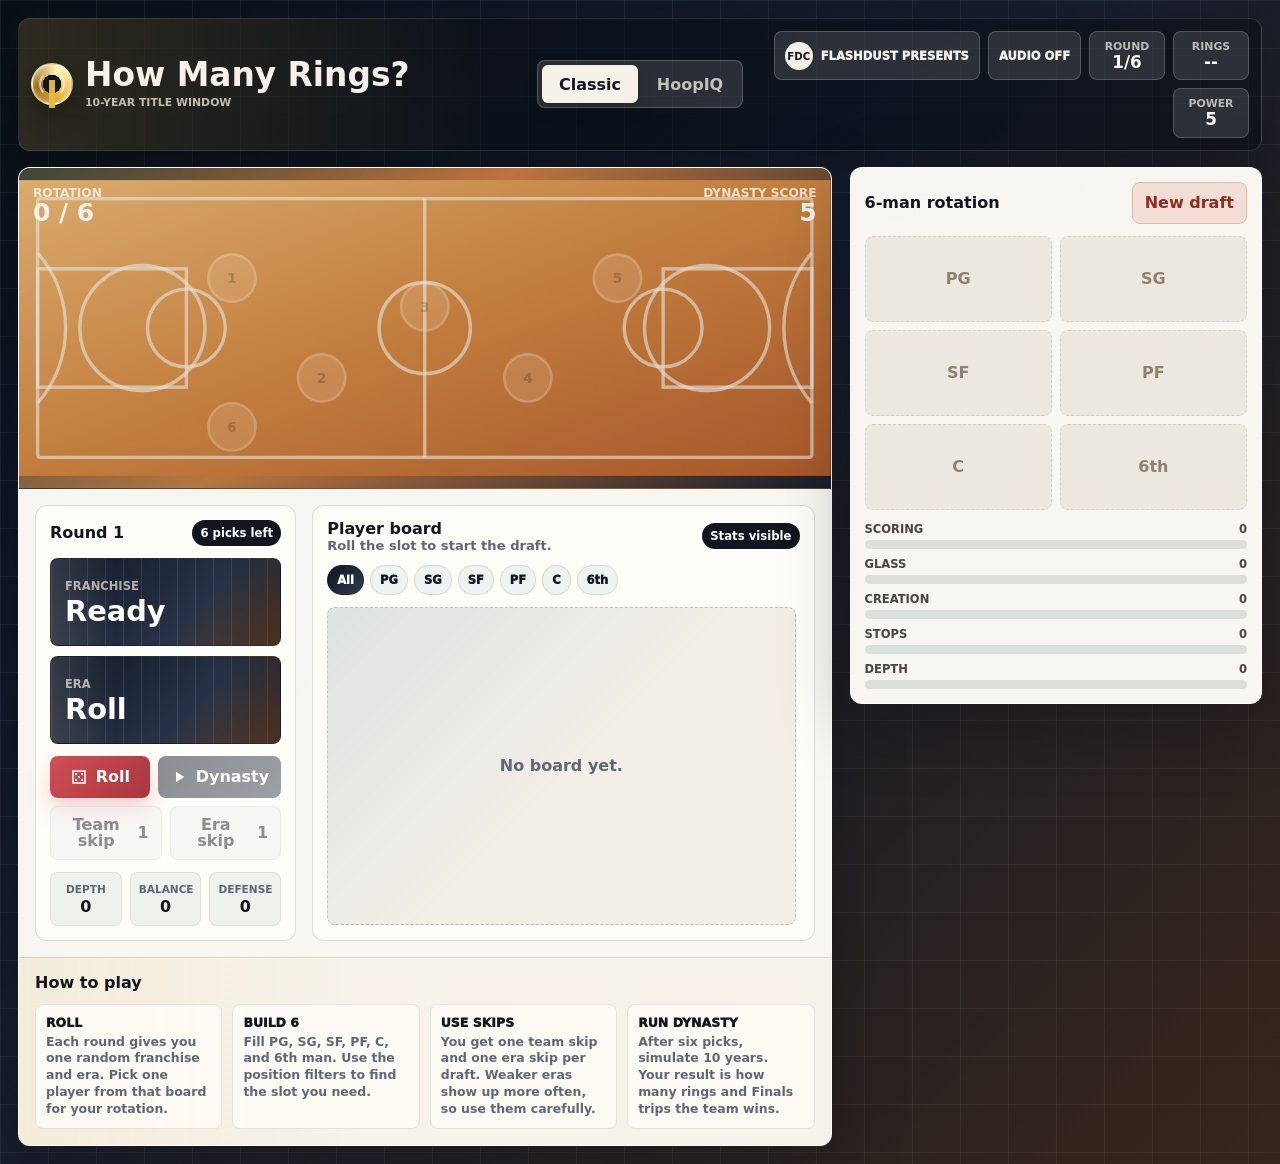
==== commit 6c74eb15: "Add files via upload" ====
--- a/how-many-rings-source-code/how-many-rings-mobile.html
+++ b/how-many-rings-source-code/how-many-rings-mobile.html
@@ -569,6 +569,30 @@
       margin-bottom: 12px;
     }
 
+    .position-filter {
+      display: flex;
+      flex-wrap: wrap;
+      gap: 6px;
+      margin: 0 0 12px;
+    }
+
+    .filter-chip {
+      min-height: 30px;
+      padding: 6px 9px;
+      border-radius: 999px;
+      color: var(--ink);
+      background: #eef2f1;
+      border: 1px solid rgba(16,21,31,0.12);
+      font-size: 0.72rem;
+      font-weight: 1000;
+    }
+
+    .filter-chip.active {
+      color: #fff;
+      background: linear-gradient(135deg, var(--ink), #303c51);
+      border-color: rgba(16,21,31,0.36);
+    }
+
     .hint {
       margin: 0;
       color: var(--muted);
@@ -580,6 +604,9 @@
       display: grid;
       grid-template-columns: repeat(auto-fit, minmax(220px, 1fr));
       gap: 10px;
+      max-height: 670px;
+      overflow-y: auto;
+      padding-right: 4px;
     }
 
     .player-card {
@@ -615,6 +642,19 @@
       outline: none;
     }
 
+    .player-card.unavailable {
+      opacity: 0.46;
+      filter: grayscale(0.28);
+      cursor: not-allowed;
+    }
+
+    .player-card.unavailable:hover,
+    .player-card.unavailable:focus-visible {
+      transform: none;
+      border-color: rgba(18,20,25,0.12);
+      box-shadow: none;
+    }
+
     .player-top {
       display: grid;
       grid-template-columns: 48px minmax(0, 1fr) auto;
@@ -712,6 +752,17 @@
       color: #0d6b66;
       font-size: 0.67rem;
       font-weight: 900;
+    }
+
+    .tag.unavailable {
+      color: #8e4a43;
+      background: rgba(200,77,85,0.16);
+      text-decoration: line-through;
+    }
+
+    .tag.available {
+      color: #0d6b66;
+      background: rgba(19,168,158,0.16);
     }
 
     .hidden-line {
@@ -1298,6 +1349,7 @@
               </div>
               <span class="badge" id="modeBadge">Stats visible</span>
             </div>
+            <div class="position-filter" id="positionFilter" aria-label="Filter player board by position"></div>
             <div id="choices" class="player-grid">
               <div class="empty-state">No board yet.</div>
             </div>
@@ -1313,7 +1365,7 @@
             </div>
             <div class="how-item">
               <strong>Build 6</strong>
-              <p>Fill PG, SG, SF, PF, C, and 6th man. Players can only move to positions they actually fit.</p>
+              <p>Fill PG, SG, SF, PF, C, and 6th man. Use the position filters to find the slot you need.</p>
             </div>
             <div class="how-item">
               <strong>Use skips</strong>
@@ -1415,6 +1467,8 @@
       Hawks: { full: "Hawks", color: "#b95349" },
       Nets: { full: "Nets", color: "#34383e" },
       Raptors: { full: "Raptors", color: "#8a4b9b" },
+      Hornets: { full: "Hornets", color: "#1b8c91" },
+      Wizards: { full: "Wizards", color: "#526cab" },
       Pelicans: { full: "Pelicans", color: "#496a86" },
       Kings: { full: "Kings", color: "#7250a0" },
       Timberwolves: { full: "Timberwolves", color: "#467579" },
@@ -1443,7 +1497,9 @@
       Nuggets: 4.6,
       Hawks: 4.4,
       Raptors: 4.2,
+      Wizards: 4.0,
       Nets: 3.8,
+      Hornets: 3.4,
       Kings: 3.6,
       Pacers: 3.5,
       Magic: 3.3,
@@ -1662,14 +1718,154 @@
       p("Andre Iguodala", "Sixers", "2000s", "2007-08", "W", 19.9, 5.4, 4.8, 2.1, 0.6, ["wing", "defense"]),
       p("Kyle Korver", "Sixers", "2000s", "2004-05", "W", 11.5, 4.6, 2.2, 1.3, 0.4, ["shooter", "wing"]),
       p("Samuel Dalembert", "Sixers", "2000s", "2007-08", "B", 10.5, 10.4, 0.5, 0.5, 2.3, ["rim", "glass"]),
-      p("Andre Miller", "Sixers", "2000s", "2007-08", "G", 17.0, 4.0, 6.9, 1.3, 0.1, ["guard", "creator"])
+      p("Andre Miller", "Sixers", "2000s", "2007-08", "G", 17.0, 4.0, 6.9, 1.3, 0.1, ["guard", "creator"]),
+
+      p("Clyde Drexler", "Blazers", "1990s", "1991-92", "G", 25.0, 6.6, 6.7, 1.8, 0.9, ["wing", "transition"]),
+      p("Terry Porter", "Blazers", "1990s", "1991-92", "G", 18.1, 3.1, 5.8, 1.5, 0.1, ["guard", "control"]),
+      p("Jerome Kersey", "Blazers", "1990s", "1991-92", "W", 12.6, 8.2, 3.2, 1.4, 0.8, ["wing", "glass"]),
+      p("Buck Williams", "Blazers", "1990s", "1991-92", "B", 11.3, 8.8, 1.4, 0.8, 0.5, ["big", "boards"]),
+      p("CJ McCollum", "Blazers", "2010s", "2016-17", "G", 23.0, 3.6, 3.6, 0.9, 0.5, ["shotmaker", "guard"]),
+      p("LaMarcus Aldridge", "Blazers", "2010s", "2014-15", "B", 23.4, 10.2, 1.7, 0.7, 1.0, ["post", "midrange"]),
+      p("Nicolas Batum", "Blazers", "2010s", "2013-14", "W", 13.0, 7.5, 5.1, 0.9, 0.7, ["wing", "connector"]),
+      p("Jusuf Nurkic", "Blazers", "2010s", "2018-19", "B", 15.6, 10.4, 3.2, 1.0, 1.4, ["center", "glass"]),
+
+      p("Khris Middleton", "Bucks", "2020s", "2020-21", "W", 20.4, 6.0, 5.4, 1.1, 0.1, ["wing", "shotmaker"]),
+      p("Jrue Holiday", "Bucks", "2020s", "2020-21", "G", 17.7, 4.5, 6.1, 1.6, 0.6, ["guard", "defense"]),
+      p("Brook Lopez", "Bucks", "2020s", "2020-21", "B", 12.3, 5.0, 0.7, 0.6, 1.5, ["stretch", "rim"]),
+
+      p("Dennis Rodman", "Bulls", "1990s", "1995-96", "B", 5.5, 14.9, 2.5, 0.6, 0.4, ["glass", "defense"]),
+      p("Toni Kukoc", "Bulls", "1990s", "1995-96", "W", 13.1, 4.0, 3.5, 0.8, 0.3, ["connector", "forward"]),
+      p("Ron Harper", "Bulls", "1990s", "1995-96", "G", 7.4, 2.7, 2.6, 1.3, 0.4, ["guard", "defense"]),
+
+      p("Kevin Love", "Cavaliers", "2010s", "2016-17", "B", 19.0, 11.1, 1.9, 0.9, 0.4, ["stretch", "glass"]),
+      p("J.R. Smith", "Cavaliers", "2010s", "2015-16", "G", 12.4, 2.8, 1.7, 1.1, 0.3, ["shooter", "guard"]),
+      p("Tristan Thompson", "Cavaliers", "2010s", "2015-16", "B", 7.8, 9.0, 0.8, 0.5, 0.6, ["glass", "screen"]),
+      p("Richard Jefferson", "Cavaliers", "2010s", "2015-16", "W", 5.5, 1.7, 0.8, 0.4, 0.2, ["wing", "veteran"]),
+
+      p("DeAndre Jordan", "Clippers", "2010s", "2014-15", "B", 11.5, 15.0, 0.7, 1.0, 2.2, ["lob", "rim"]),
+      p("Jamal Crawford", "Clippers", "2010s", "2013-14", "G", 18.6, 2.3, 3.2, 0.9, 0.2, ["bench", "shotmaker"]),
+      p("J.J. Redick", "Clippers", "2010s", "2015-16", "G", 16.3, 1.9, 1.4, 0.6, 0.1, ["shooter", "movement"]),
+
+      p("Al Horford", "Hawks", "2010s", "2014-15", "B", 15.2, 7.2, 3.2, 0.9, 1.3, ["big", "connector"]),
+      p("Paul Millsap", "Hawks", "2010s", "2014-15", "B", 16.7, 7.8, 3.1, 1.8, 0.9, ["forward", "defense"]),
+      p("Jeff Teague", "Hawks", "2010s", "2014-15", "G", 15.9, 2.5, 7.0, 1.7, 0.4, ["guard", "pace"]),
+      p("Kyle Korver", "Hawks", "2010s", "2014-15", "G", 12.1, 4.1, 2.6, 0.7, 0.6, ["shooter", "spacing"]),
+      p("Joe Johnson", "Hawks", "2000s", "2006-07", "G", 25.0, 4.2, 4.4, 1.1, 0.2, ["scorer", "wing"]),
+      p("Josh Smith", "Hawks", "2000s", "2007-08", "W", 17.2, 8.2, 3.4, 1.5, 2.8, ["athlete", "defense"]),
+      p("Mike Bibby", "Hawks", "2000s", "2008-09", "G", 14.9, 3.5, 5.0, 1.2, 0.1, ["guard", "control"]),
+      p("Zaza Pachulia", "Hawks", "2000s", "2005-06", "B", 11.7, 7.9, 1.7, 1.1, 0.5, ["center", "glass"]),
+
+      p("Chris Bosh", "Heat", "2010s", "2012-13", "B", 16.6, 6.8, 1.7, 0.9, 1.4, ["stretch", "big"]),
+      p("Ray Allen", "Heat", "2010s", "2012-13", "G", 10.9, 2.7, 1.7, 0.8, 0.2, ["shooter", "clutch"]),
+      p("Mario Chalmers", "Heat", "2010s", "2012-13", "G", 8.6, 2.2, 3.5, 1.5, 0.2, ["guard", "spacing"]),
+      p("Bam Adebayo", "Heat", "2020s", "2022-23", "B", 20.4, 9.2, 3.2, 1.2, 0.8, ["big", "defense"]),
+      p("Tyler Herro", "Heat", "2020s", "2021-22", "G", 20.7, 5.0, 4.0, 0.7, 0.1, ["shotmaker", "guard"]),
+      p("Caleb Martin", "Heat", "2020s", "2022-23", "W", 9.6, 4.8, 1.6, 1.0, 0.4, ["wing", "defense"]),
+
+      p("Gordon Hayward", "Jazz", "2010s", "2016-17", "W", 21.9, 5.4, 3.5, 1.0, 0.3, ["wing", "creator"]),
+      p("Rudy Gobert", "Jazz", "2010s", "2016-17", "B", 14.0, 12.8, 1.2, 0.6, 2.6, ["rim wall", "glass"]),
+      p("Derrick Favors", "Jazz", "2010s", "2015-16", "B", 16.4, 8.1, 1.5, 1.2, 1.5, ["big", "finish"]),
+      p("Joe Ingles", "Jazz", "2010s", "2017-18", "W", 11.5, 4.2, 4.8, 1.1, 0.2, ["connector", "shooter"]),
+
+      p("Dave DeBusschere", "Knicks", "1970s", "1972-73", "B", 16.3, 10.2, 3.4, 1.1, 0.8, ["forward", "defense"]),
+      p("Earl Monroe", "Knicks", "1970s", "1972-73", "G", 15.5, 3.3, 3.8, 1.1, 0.2, ["guard", "touch"]),
+      p("Bill Bradley", "Knicks", "1970s", "1972-73", "W", 16.1, 3.7, 4.5, 1.0, 0.2, ["wing", "connector"]),
+      p("John Starks", "Knicks", "1990s", "1993-94", "G", 19.0, 3.1, 5.9, 1.6, 0.1, ["guard", "shotmaker"]),
+      p("Charles Oakley", "Knicks", "1990s", "1993-94", "B", 11.8, 11.8, 2.7, 1.3, 0.2, ["glass", "defense"]),
+      p("Anthony Mason", "Knicks", "1990s", "1994-95", "W", 9.9, 8.4, 3.1, 0.9, 0.3, ["forward", "toughness"]),
+
+      p("Nick Anderson", "Magic", "1990s", "1994-95", "G", 15.8, 4.4, 4.1, 1.6, 0.3, ["guard", "defense"]),
+      p("Dennis Scott", "Magic", "1990s", "1995-96", "W", 17.5, 3.8, 3.0, 1.1, 0.3, ["shooter", "wing"]),
+      p("Horace Grant", "Magic", "1990s", "1994-95", "B", 12.8, 9.7, 2.3, 1.0, 1.2, ["big", "defense"]),
+      p("Hedo Turkoglu", "Magic", "2000s", "2007-08", "W", 19.5, 5.7, 5.0, 0.9, 0.3, ["point forward", "shotmaker"]),
+      p("Rashard Lewis", "Magic", "2000s", "2008-09", "W", 17.7, 5.7, 2.6, 1.0, 0.6, ["stretch", "wing"]),
+      p("Jameer Nelson", "Magic", "2000s", "2008-09", "G", 16.7, 3.5, 5.4, 1.2, 0.1, ["guard", "pace"]),
+
+      p("Steve Nash", "Mavericks", "2000s", "2001-02", "G", 17.9, 3.1, 7.7, 0.6, 0.0, ["point guard", "pace"]),
+      p("Michael Finley", "Mavericks", "2000s", "2000-01", "G", 21.5, 5.2, 4.4, 1.4, 0.4, ["wing", "scorer"]),
+      p("Jason Terry", "Mavericks", "2000s", "2008-09", "G", 19.6, 2.4, 3.4, 1.3, 0.3, ["guard", "bench"]),
+      p("Josh Howard", "Mavericks", "2000s", "2006-07", "W", 18.9, 6.8, 1.8, 1.2, 0.8, ["wing", "defense"]),
+      p("P.J. Washington", "Mavericks", "2020s", "2023-24", "W", 12.9, 5.6, 1.9, 1.0, 0.8, ["forward", "defense"]),
+      p("Daniel Gafford", "Mavericks", "2020s", "2023-24", "B", 11.2, 6.9, 1.6, 0.7, 1.9, ["rim", "finish"]),
+      p("Dereck Lively II", "Mavericks", "2020s", "2023-24", "B", 8.8, 6.9, 1.1, 0.7, 1.4, ["center", "lob"]),
+
+      p("Vince Carter", "Nets", "2000s", "2006-07", "W", 25.2, 6.0, 4.8, 1.0, 0.4, ["wing", "scorer"]),
+      p("Richard Jefferson", "Nets", "2000s", "2007-08", "W", 22.6, 4.2, 3.1, 0.9, 0.3, ["wing", "slasher"]),
+      p("Kenyon Martin", "Nets", "2000s", "2003-04", "B", 16.7, 9.5, 2.5, 1.5, 1.3, ["big", "defense"]),
+      p("Brook Lopez", "Nets", "2010s", "2016-17", "B", 20.5, 5.4, 2.3, 0.5, 1.7, ["center", "touch"]),
+      p("Deron Williams", "Nets", "2010s", "2012-13", "G", 18.9, 3.0, 7.7, 1.0, 0.4, ["guard", "creator"]),
+      p("Joe Johnson", "Nets", "2010s", "2013-14", "W", 15.8, 3.4, 2.7, 0.6, 0.1, ["shotmaker", "wing"]),
+      p("Andray Blatche", "Nets", "2010s", "2013-14", "B", 11.2, 5.3, 1.5, 1.0, 0.5, ["big", "bench"]),
+
+      p("Reggie Miller", "Pacers", "1990s", "1996-97", "G", 21.6, 3.5, 3.4, 0.9, 0.3, ["shooter", "clutch"]),
+      p("Rik Smits", "Pacers", "1990s", "1997-98", "B", 16.7, 6.9, 1.4, 0.5, 1.2, ["center", "touch"]),
+      p("Mark Jackson", "Pacers", "1990s", "1997-98", "G", 8.3, 3.9, 8.7, 1.2, 0.1, ["point guard", "control"]),
+      p("Dale Davis", "Pacers", "1990s", "1997-98", "B", 8.0, 7.8, 0.9, 0.7, 1.1, ["big", "defense"]),
+      p("Pascal Siakam", "Pacers", "2020s", "2023-24", "B", 21.3, 7.8, 3.7, 0.8, 0.3, ["forward", "creator"]),
+      p("Myles Turner", "Pacers", "2020s", "2023-24", "B", 17.1, 6.9, 1.3, 0.5, 1.9, ["rim", "stretch"]),
+      p("Bennedict Mathurin", "Pacers", "2020s", "2023-24", "G", 14.5, 4.0, 2.0, 0.6, 0.2, ["guard", "spark"]),
+
+      p("Zion Williamson", "Pelicans", "2020s", "2020-21", "B", 27.0, 7.2, 3.7, 0.9, 0.6, ["force", "rim"]),
+      p("Brandon Ingram", "Pelicans", "2020s", "2022-23", "W", 24.7, 5.5, 5.8, 0.7, 0.4, ["wing", "creator"]),
+      p("CJ McCollum", "Pelicans", "2020s", "2022-23", "G", 20.9, 4.4, 5.7, 0.9, 0.5, ["guard", "shotmaker"]),
+      p("Herbert Jones", "Pelicans", "2020s", "2021-22", "W", 9.5, 3.8, 2.1, 1.7, 0.8, ["defense", "wing"]),
+      p("Jrue Holiday", "Pelicans", "2010s", "2018-19", "G", 21.2, 5.0, 7.7, 1.6, 0.8, ["guard", "defense"]),
+      p("DeMarcus Cousins", "Pelicans", "2010s", "2017-18", "B", 25.2, 12.9, 5.4, 1.6, 1.6, ["center", "creator"]),
+      p("Julius Randle", "Pelicans", "2010s", "2018-19", "B", 21.4, 8.7, 3.1, 0.7, 0.6, ["forward", "force"]),
+
+      p("Ben Wallace", "Pistons", "2000s", "2003-04", "B", 9.5, 12.4, 1.7, 1.8, 3.0, ["rim wall", "glass"]),
+      p("Chauncey Billups", "Pistons", "2000s", "2005-06", "G", 18.5, 3.1, 8.6, 0.9, 0.1, ["point guard", "control"]),
+      p("Richard Hamilton", "Pistons", "2000s", "2005-06", "G", 20.1, 3.2, 3.4, 0.7, 0.2, ["movement", "scorer"]),
+      p("Rasheed Wallace", "Pistons", "2000s", "2005-06", "B", 15.1, 6.8, 2.3, 1.0, 1.6, ["stretch", "defense"]),
+      p("Tayshaun Prince", "Pistons", "2000s", "2005-06", "W", 14.1, 4.2, 2.3, 0.8, 0.5, ["wing", "defense"]),
+
+      p("Kyle Lowry", "Raptors", "2010s", "2018-19", "G", 14.2, 4.8, 8.7, 1.4, 0.5, ["guard", "control"]),
+      p("Pascal Siakam", "Raptors", "2010s", "2018-19", "B", 16.9, 6.9, 3.1, 0.9, 0.7, ["forward", "transition"]),
+      p("Marc Gasol", "Raptors", "2010s", "2018-19", "B", 9.1, 6.6, 3.9, 0.9, 0.9, ["center", "connector"]),
+      p("Fred VanVleet", "Raptors", "2010s", "2018-19", "G", 11.0, 2.6, 4.8, 0.9, 0.3, ["guard", "bench"]),
+      p("DeMar DeRozan", "Raptors", "2010s", "2016-17", "G", 27.3, 5.2, 3.9, 1.1, 0.2, ["midrange", "scorer"]),
+
+      p("Tony Parker", "Spurs", "2000s", "2008-09", "G", 22.0, 3.1, 6.9, 0.9, 0.1, ["guard", "paint"]),
+      p("Manu Ginobili", "Spurs", "2000s", "2007-08", "G", 19.5, 4.8, 4.5, 1.5, 0.4, ["sixth man", "creator"]),
+      p("Bruce Bowen", "Spurs", "2000s", "2004-05", "W", 8.2, 3.5, 1.5, 0.7, 0.5, ["wing", "defense"]),
+      p("Robert Horry", "Spurs", "2000s", "2004-05", "W", 6.0, 3.6, 1.1, 0.9, 0.8, ["clutch", "connector"]),
+
+      p("Keegan Murray", "Kings", "2020s", "2022-23", "W", 12.2, 4.6, 1.2, 0.8, 0.5, ["wing", "shooter"]),
+      p("Kevin Huerter", "Kings", "2020s", "2022-23", "G", 15.2, 3.3, 2.9, 1.1, 0.3, ["guard", "spacing"]),
+      p("Harrison Barnes", "Kings", "2020s", "2022-23", "W", 15.0, 4.5, 1.6, 0.7, 0.1, ["forward", "veteran"]),
+
+      p("Karl-Anthony Towns", "Timberwolves", "2020s", "2021-22", "B", 24.6, 9.8, 3.6, 1.0, 1.1, ["stretch", "big"]),
+      p("Rudy Gobert", "Timberwolves", "2020s", "2023-24", "B", 14.0, 12.9, 1.3, 0.7, 2.1, ["rim wall", "glass"]),
+      p("Jaden McDaniels", "Timberwolves", "2020s", "2023-24", "W", 10.5, 3.1, 1.4, 0.9, 0.6, ["wing", "defense"]),
+      p("Mike Conley", "Timberwolves", "2020s", "2023-24", "G", 11.4, 2.9, 5.9, 1.2, 0.2, ["guard", "control"]),
+
+      p("Kemba Walker", "Hornets", "2010s", "2018-19", "G", 25.6, 4.4, 5.9, 1.2, 0.4, ["guard", "shotmaker"]),
+      p("Al Jefferson", "Hornets", "2010s", "2013-14", "B", 21.8, 10.8, 2.1, 0.9, 1.1, ["post", "glass"]),
+      p("Nicolas Batum", "Hornets", "2010s", "2015-16", "W", 14.9, 6.1, 5.8, 0.9, 0.6, ["wing", "connector"]),
+      p("Gerald Wallace", "Hornets", "2000s", "2009-10", "W", 18.2, 10.0, 2.1, 1.5, 1.1, ["wing", "defense"]),
+      p("LaMelo Ball", "Hornets", "2020s", "2021-22", "G", 20.1, 6.7, 7.6, 1.6, 0.4, ["creator", "pace"]),
+      p("Miles Bridges", "Hornets", "2020s", "2021-22", "W", 20.2, 7.0, 3.8, 0.9, 0.8, ["forward", "finish"]),
+      p("Terry Rozier", "Hornets", "2020s", "2021-22", "G", 19.3, 4.3, 4.5, 1.3, 0.3, ["guard", "shotmaker"]),
+      p("P.J. Washington", "Hornets", "2020s", "2022-23", "B", 15.7, 4.9, 2.4, 0.9, 1.1, ["forward", "stretch"]),
+
+      p("Wes Unseld", "Wizards", "1970s", "1974-75", "B", 9.2, 14.8, 4.1, 1.1, 0.9, ["center", "glass"]),
+      p("Elvin Hayes", "Wizards", "1970s", "1974-75", "B", 23.0, 12.2, 2.5, 1.9, 2.3, ["post", "rim"]),
+      p("Phil Chenier", "Wizards", "1970s", "1974-75", "G", 21.8, 3.8, 2.9, 1.9, 0.5, ["guard", "scorer"]),
+      p("Kevin Porter", "Wizards", "1970s", "1978-79", "G", 15.4, 2.5, 13.4, 1.9, 0.1, ["point guard", "creator"]),
+      p("Gilbert Arenas", "Wizards", "2000s", "2005-06", "G", 29.3, 3.5, 6.1, 2.0, 0.3, ["guard", "range"]),
+      p("Antawn Jamison", "Wizards", "2000s", "2007-08", "B", 21.4, 10.2, 1.5, 1.3, 0.4, ["forward", "scorer"]),
+      p("Caron Butler", "Wizards", "2000s", "2007-08", "W", 20.3, 6.7, 4.9, 2.2, 0.3, ["wing", "two-way"]),
+      p("Brendan Haywood", "Wizards", "2000s", "2007-08", "B", 10.6, 7.2, 0.9, 0.4, 1.7, ["center", "rim"]),
+      p("Bradley Beal", "Wizards", "2020s", "2020-21", "G", 31.3, 4.7, 4.4, 1.2, 0.4, ["guard", "scorer"]),
+      p("John Wall", "Wizards", "2010s", "2016-17", "G", 23.1, 4.2, 10.7, 2.0, 0.6, ["point guard", "speed"]),
+      p("Otto Porter Jr.", "Wizards", "2010s", "2017-18", "W", 14.7, 6.4, 2.0, 1.5, 0.5, ["wing", "spacing"]),
+      p("Marcin Gortat", "Wizards", "2010s", "2016-17", "B", 10.8, 10.4, 1.5, 0.5, 0.7, ["center", "screen"])
     );
 
     const ROSTER_SIZE = 6;
     const POSITIONS = ["PG", "SG", "SF", "PF", "C", "6th"];
     const STARTER_POSITIONS = POSITIONS.slice(0, 5);
     const SLOT_WEIGHTS = [1, 0.97, 0.94, 0.9, 0.86, 0.62];
-    const CHOICE_COUNT = 6;
     const MIN_ROLL_CHOICES = 4;
     const POSITION_OVERRIDES = {
       "LeBron James": ["PG", "SG", "SF", "PF", "C"],
@@ -1799,6 +1995,7 @@
       choiceTitle: document.getElementById("choiceTitle"),
       choiceHint: document.getElementById("choiceHint"),
       modeBadge: document.getElementById("modeBadge"),
+      positionFilter: document.getElementById("positionFilter"),
       choices: document.getElementById("choices"),
       rosterGrid: document.getElementById("rosterGrid"),
       ptsLabel: document.getElementById("ptsLabel"),
@@ -1834,6 +2031,7 @@
       teamSkips: 1,
       eraSkips: 1,
       mode: "classic",
+      positionFilter: "ALL",
       audioOn: false,
       sfxOn: true,
       runCount: 0,
@@ -1933,6 +2131,26 @@
       return state.roster.findIndex((item, index) => !item && index >= 5);
     }
 
+    function openSlotForPosition(label) {
+      const index = POSITIONS.indexOf(label);
+      return index !== -1 && !state.roster[index] ? index : -1;
+    }
+
+    function canDraftToPosition(player, label) {
+      const index = openSlotForPosition(label);
+      return index !== -1 && canOccupy(player, index);
+    }
+
+    function playerAvailablePositions(player) {
+      return POSITIONS.filter(label => canDraftToPosition(player, label));
+    }
+
+    function canDraftPlayer(player, filter = state.positionFilter) {
+      if (!player) return false;
+      if (filter && filter !== "ALL") return canDraftToPosition(player, filter);
+      return firstOpenLegalSlot(player) !== -1;
+    }
+
     function moveOptions(player, fromIndex) {
       return POSITIONS
         .map((label, index) => ({ label, index }))
@@ -2059,11 +2277,7 @@
         !picked.has(player.id) &&
         !pickedNames.has(player.name)
       )));
-      const stars = shuffle(exact.filter(player => playerRating(player) >= 90)).slice(0, 2);
-      const regulars = shuffle(exact.filter(player => playerRating(player) < 90))
-        .sort((a, b) => ((playerRating(b) + Math.random() * 14) - (playerRating(a) + Math.random() * 14)));
-      const selected = uniqueByName([...stars, ...regulars]).slice(0, CHOICE_COUNT);
-      return shuffle(selected).slice(0, CHOICE_COUNT);
+      return exact.sort((a, b) => playerRating(b) - playerRating(a));
     }
 
     function playableCombos(list, minimum = MIN_ROLL_CHOICES) {
@@ -2123,17 +2337,27 @@
       rollSlot(weightedSample(options, comboRollWeight));
     }
 
-    function draftPlayer(id) {
+    function draftPlayer(id, desiredPosition = state.positionFilter) {
       if (rosterCount() >= ROSTER_SIZE) return;
       const player = PLAYERS.find(item => item.id === id);
       if (!player || state.roster.some(item => item && (item.id === id || item.name === player.name))) return;
-      const slot = firstOpenLegalSlot(player);
+      let slot = -1;
+      if (desiredPosition && desiredPosition !== "ALL") {
+        slot = canDraftToPosition(player, desiredPosition) ? POSITIONS.indexOf(desiredPosition) : -1;
+        if (slot === -1) {
+          showToast(`${player.name} cannot fill ${desiredPosition} right now.`);
+          return;
+        }
+      } else {
+        slot = firstOpenLegalSlot(player);
+      }
       if (slot === -1) {
         showToast(`No legal open spot for ${player.name}. Move someone first.`);
         return;
       }
       state.roster[slot] = player;
       state.currentRoll = null;
+      state.positionFilter = "ALL";
       state.sim = null;
       if (rosterCount() === ROSTER_SIZE) {
         showToast("Rotation full. Run the 10-year dynasty.");
@@ -2145,6 +2369,7 @@
     function resetDraft() {
       state.roster = Array(ROSTER_SIZE).fill(null);
       state.currentRoll = null;
+      state.positionFilter = "ALL";
       state.teamSkips = 1;
       state.eraSkips = 1;
       state.runCount = 0;
@@ -2528,7 +2753,7 @@
       els.remainingBadge.textContent = `${ROSTER_SIZE - filled} picks left`;
       els.teamReel.textContent = state.currentRoll ? TEAMS[state.currentRoll.team].full : (filled >= ROSTER_SIZE ? "Locked" : "Ready");
       els.eraReel.textContent = state.currentRoll ? state.currentRoll.decade : (filled >= ROSTER_SIZE ? "Dynasty" : "Roll");
-      els.rollBtn.disabled = filled >= ROSTER_SIZE;
+      els.rollBtn.disabled = filled >= ROSTER_SIZE || Boolean(state.currentRoll);
       els.simulateBtn.disabled = filled < ROSTER_SIZE;
       els.teamSkipBtn.disabled = !state.currentRoll || state.teamSkips <= 0 || filled >= ROSTER_SIZE;
       els.eraSkipBtn.disabled = !state.currentRoll || state.eraSkips <= 0 || filled >= ROSTER_SIZE;
@@ -2544,6 +2769,7 @@
       updateMeters(profile);
       renderAudio();
       renderChoices();
+      renderPositionFilter();
       renderRoster();
       renderCourt();
       renderSeason();
@@ -2574,20 +2800,43 @@
       }
 
       const team = TEAMS[state.currentRoll.team];
-      const candidates = boardCandidates(state.currentRoll);
+      const allCandidates = boardCandidates(state.currentRoll);
+      const candidates = state.positionFilter === "ALL"
+        ? allCandidates
+        : allCandidates.filter(player => canOccupy(player, POSITIONS.indexOf(state.positionFilter)));
       els.choiceTitle.textContent = `${team.full} ${state.currentRoll.decade}`;
-      els.choiceHint.textContent = `${candidates.length} available ${candidates.length === 1 ? "player" : "players"}`;
-      els.choices.innerHTML = candidates.map(playerCard).join("");
+      const filterText = state.positionFilter === "ALL" ? "all positions" : state.positionFilter;
+      els.choiceHint.textContent = `${candidates.length} shown of ${allCandidates.length} players - ${filterText}`;
+      els.choices.innerHTML = candidates.length
+        ? candidates.map(playerCard).join("")
+        : `<div class="empty-state">No ${state.positionFilter} fits on this board. Try another position filter or use a skip.</div>`;
       els.choices.querySelectorAll(".player-card").forEach(card => {
-        card.addEventListener("click", () => draftPlayer(card.dataset.playerId));
+        card.addEventListener("click", () => draftPlayer(card.dataset.playerId, state.positionFilter));
+      });
+    }
+
+    function renderPositionFilter() {
+      const options = ["ALL", ...POSITIONS];
+      els.positionFilter.innerHTML = options.map(label => `
+        <button class="filter-chip ${state.positionFilter === label ? "active" : ""}" type="button" data-position="${label}">
+          ${label === "ALL" ? "All" : label}
+        </button>
+      `).join("");
+      els.positionFilter.querySelectorAll(".filter-chip").forEach(button => {
+        button.addEventListener("click", () => {
+          state.positionFilter = button.dataset.position;
+          playSfx("click");
+          render();
+        });
       });
     }
 
     function playerCard(player) {
       const team = TEAMS[player.team];
       const hidden = state.mode === "hoop";
+      const available = canDraftPlayer(player);
       return `
-        <button class="player-card" data-player-id="${player.id}" type="button" style="--accent:${team.color}">
+        <button class="player-card ${available ? "" : "unavailable"}" data-player-id="${player.id}" type="button" style="--accent:${team.color}" ${available ? "" : "disabled"}>
           <span class="sr-only">Draft ${player.name}</span>
           <span class="player-top">
             <span class="avatar" aria-hidden="true">${initials(player.name)}</span>
@@ -2609,11 +2858,18 @@
             </span>
           `}
           <span class="tag-row">
-            <span class="tag">${legalPositions(player).join("/")}</span>
+            ${POSITIONS.map(pos => positionChip(player, pos)).join("")}
             ${player.tags.map(tag => `<span class="tag">${tag}</span>`).join("")}
           </span>
         </button>
       `;
+    }
+
+    function positionChip(player, pos) {
+      const legal = canOccupy(player, POSITIONS.indexOf(pos));
+      if (!legal) return "";
+      const open = canDraftToPosition(player, pos);
+      return `<span class="tag ${open ? "available" : "unavailable"}">${pos}</span>`;
     }
 
     function statCell(label, value) {
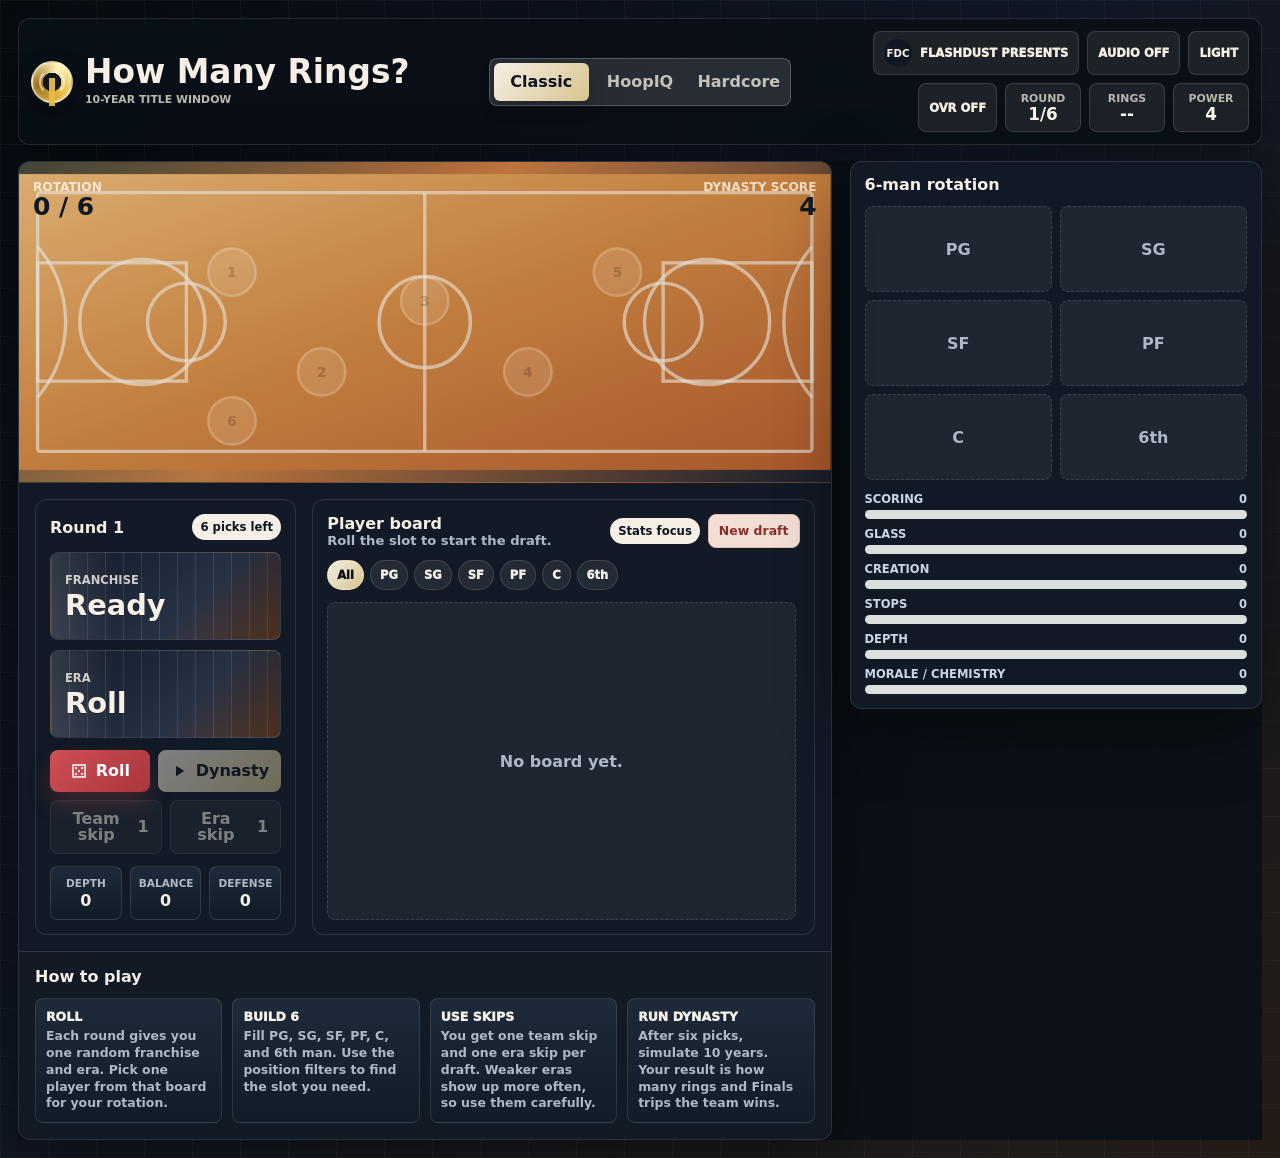
==== commit 2fe4116c: "Add files via upload" ====
--- a/how-many-rings-source-code/how-many-rings-mobile.html
+++ b/how-many-rings-source-code/how-many-rings-mobile.html
@@ -44,6 +44,171 @@
       color: var(--ink);
     }
 
+    body:not(.light-theme) {
+      --ink: #f5efe5;
+      --ink-2: #d9e0ea;
+      --paper: #101823;
+      --paper-2: #151f2d;
+      --line: rgba(245,239,229,0.14);
+      --muted: #aeb8c7;
+      --shadow: 0 20px 70px rgba(0,0,0,0.44);
+      color: var(--ink);
+      background:
+        linear-gradient(90deg, rgba(245,239,229,0.04) 1px, transparent 1px) 0 0 / 48px 48px,
+        linear-gradient(rgba(245,239,229,0.035) 1px, transparent 1px) 0 0 / 48px 48px,
+        linear-gradient(135deg, #070b11 0%, #101826 45%, #241b15 100%);
+    }
+
+    body:not(.light-theme) .topbar,
+    body:not(.light-theme) .game {
+      color: #f5efe5;
+      background: rgba(10, 16, 24, 0.9);
+      border-color: rgba(245,239,229,0.12);
+    }
+
+    body:not(.light-theme) .stage,
+    body:not(.light-theme) .slot-panel,
+    body:not(.light-theme) .choices-panel,
+    body:not(.light-theme) .season-card,
+    body:not(.light-theme) .roster-panel,
+    body:not(.light-theme) .how-play {
+      color: var(--ink);
+      background: rgba(18, 27, 39, 0.96);
+      border-color: rgba(245,239,229,0.12);
+    }
+
+    body:not(.light-theme) .player-card,
+    body:not(.light-theme) .slot-card,
+    body:not(.light-theme) .mini-ledger div,
+    body:not(.light-theme) .how-item,
+    body:not(.light-theme) .leader-card {
+      color: var(--ink);
+      background:
+        linear-gradient(180deg, rgba(30,42,58,0.96), rgba(18,27,39,0.96)),
+        #151f2d;
+      border-color: rgba(245,239,229,0.12);
+    }
+
+    body:not(.light-theme) .ghost-btn,
+    body:not(.light-theme) .filter-chip,
+    body:not(.light-theme) .pos-chip,
+    body:not(.light-theme) .move-chip,
+    body:not(.light-theme) .audio-btn,
+    body:not(.light-theme) .theme-btn,
+    body:not(.light-theme) .creator-chip,
+    body:not(.light-theme) .top-pill {
+      color: var(--ink);
+      background: rgba(245,239,229,0.08);
+      border-color: rgba(245,239,229,0.14);
+    }
+
+    body:not(.light-theme) .filter-chip.active,
+    body:not(.light-theme) .secondary-btn,
+    body:not(.light-theme) .mode-toggle button.active {
+      color: #0d141f;
+      background: linear-gradient(135deg, #f5efe5, #d8c48f);
+    }
+
+    body:not(.light-theme) .rating-chip,
+    body:not(.light-theme) .badge {
+      color: #0d141f;
+      background: #f5efe5;
+    }
+
+    body:not(.light-theme) .bar,
+    body:not(.light-theme) .reel {
+      border-color: rgba(245,239,229,0.12);
+    }
+
+    body:not(.light-theme) .reel span {
+      color: rgba(245,239,229,0.82);
+    }
+
+    body:not(.light-theme) .reel strong {
+      color: #f8f1e6;
+      text-shadow: 0 1px 0 rgba(0,0,0,0.28);
+    }
+
+    body:not(.light-theme) .stat,
+    body:not(.light-theme) .empty-state,
+    body:not(.light-theme) .hidden-line,
+    body:not(.light-theme) .slot-card.empty {
+      color: var(--muted);
+      background: rgba(245,239,229,0.06);
+      border-color: rgba(245,239,229,0.14);
+    }
+
+    body:not(.light-theme) .leader {
+      color: #f8f1e6;
+      background: rgba(245,239,229,0.08);
+      border-color: rgba(245,239,229,0.16);
+    }
+
+    body:not(.light-theme) .leader span,
+    body:not(.light-theme) .result-note,
+    body:not(.light-theme) .meter-label {
+      color: #cbd5e4;
+    }
+
+    body:not(.light-theme) .leader strong {
+      color: #fffaf0;
+    }
+
+    body:not(.light-theme) .tag {
+      color: #8ee2d9;
+      background: rgba(19,168,158,0.16);
+    }
+
+    body:not(.light-theme) .tag.unavailable {
+      color: #f0a09a;
+      background: rgba(200,77,85,0.2);
+    }
+
+    body:not(.light-theme) .pos-chip.current {
+      color: #04170e;
+      background: linear-gradient(135deg, #aaf7c7, #36d17a);
+      border-color: rgba(95,232,145,0.78);
+    }
+
+    body.light-theme {
+      --ink: #131820;
+      --ink-2: #273142;
+      --paper: #fff9ed;
+      --paper-2: #ffffff;
+      --line: rgba(19,24,32,0.13);
+      --muted: #5c6470;
+      --shadow: 0 16px 48px rgba(55,44,28,0.14);
+      background:
+        linear-gradient(90deg, rgba(19,24,32,0.045) 1px, transparent 1px) 0 0 / 48px 48px,
+        linear-gradient(rgba(19,24,32,0.04) 1px, transparent 1px) 0 0 / 48px 48px,
+        linear-gradient(135deg, #fbf6eb 0%, #f1e5d1 48%, #e8f0ee 100%);
+    }
+
+    body.light-theme .topbar {
+      color: var(--ink);
+      background:
+        linear-gradient(90deg, rgba(232,187,71,0.18), transparent 38%),
+        rgba(255,255,255,0.74);
+      border-color: rgba(19,24,32,0.1);
+    }
+
+    body.light-theme .brand small,
+    body.light-theme .top-pill span {
+      color: rgba(19,24,32,0.68);
+    }
+
+    body.light-theme .top-pill,
+    body.light-theme .creator-chip,
+    body.light-theme .audio-btn {
+      color: var(--ink);
+      background: rgba(255,255,255,0.72);
+      border-color: rgba(19,24,32,0.12);
+    }
+
+    body.light-theme .top-pill strong {
+      color: var(--ink);
+    }
+
     button,
     input {
       font: inherit;
@@ -140,7 +305,7 @@
 
     .mode-toggle {
       display: grid;
-      grid-template-columns: repeat(2, minmax(96px, 1fr));
+      grid-template-columns: repeat(3, minmax(86px, 1fr));
       gap: 4px;
       padding: 4px;
       background: rgba(255,255,255,0.12);
@@ -178,6 +343,24 @@
       color: var(--ink);
       background: linear-gradient(135deg, #fff4b8, var(--gold));
       border-color: rgba(232,187,71,0.72);
+    }
+
+    .theme-btn {
+      min-height: 42px;
+      padding: 7px 10px;
+      color: var(--paper);
+      background: rgba(255,255,255,0.12);
+      border: 1px solid rgba(255,255,255,0.2);
+      border-radius: var(--radius);
+      font-size: 0.72rem;
+      font-weight: 1000;
+      text-transform: uppercase;
+    }
+
+    body.light-theme .theme-btn {
+      color: var(--ink);
+      background: rgba(255,255,255,0.72);
+      border-color: rgba(19,24,32,0.12);
     }
 
     .top-stats {
@@ -567,6 +750,21 @@
       align-items: center;
       gap: 12px;
       margin-bottom: 12px;
+    }
+
+    .board-actions {
+      display: flex;
+      align-items: center;
+      justify-content: flex-end;
+      gap: 8px;
+      flex-wrap: wrap;
+    }
+
+    .danger-btn.compact {
+      min-height: 34px;
+      padding: 8px 10px;
+      font-size: 0.78rem;
+      white-space: nowrap;
     }
 
     .position-filter {
@@ -882,6 +1080,13 @@
       background: #ebe5d9;
     }
 
+    .pos-chip.current {
+      color: #061b12;
+      background: linear-gradient(135deg, #9bf0bc, #39c477);
+      border-color: rgba(57,196,119,0.72);
+      box-shadow: 0 0 0 1px rgba(57,196,119,0.18);
+    }
+
     .move-chip {
       color: #176b65;
       background: rgba(19,168,158,0.12);
@@ -955,10 +1160,10 @@
     .record {
       min-width: 96px;
       padding: 10px;
-      color: #fff;
+      color: #10151f;
       background:
-        linear-gradient(135deg, rgba(232,187,71,0.34), transparent 48%),
-        var(--ink);
+        linear-gradient(135deg, #fff4b8, #e8bb47);
+      border: 1px solid rgba(18,20,25,0.14);
       border-radius: var(--radius);
       text-align: center;
     }
@@ -967,10 +1172,11 @@
       display: block;
       font-size: 1.7rem;
       line-height: 1;
+      color: #10151f;
     }
 
     .record span {
-      color: rgba(255,255,255,0.68);
+      color: rgba(16,21,31,0.72);
       font-size: 0.68rem;
       font-weight: 900;
       text-transform: uppercase;
@@ -1122,7 +1328,7 @@
       }
 
       .mode-toggle {
-        max-width: 360px;
+        max-width: 520px;
       }
 
       .top-stats {
@@ -1136,11 +1342,21 @@
 
     @media (max-width: 720px) {
       .app {
-        padding: 10px;
+        padding: 8px;
       }
 
       .topbar {
         gap: 10px;
+      }
+
+      .draft-area {
+        padding: 10px;
+      }
+
+      .choices-panel,
+      .slot-panel,
+      .roster-panel {
+        padding: 10px;
       }
 
       .brand {
@@ -1166,6 +1382,35 @@
       .leaders,
       .how-grid {
         grid-template-columns: 1fr;
+      }
+
+      .player-grid {
+        max-height: none;
+        overflow: visible;
+        padding-right: 0;
+      }
+
+      .choices-head {
+        align-items: flex-start;
+        flex-direction: column;
+      }
+
+      .board-actions {
+        justify-content: flex-start;
+        width: 100%;
+      }
+
+      .top-stats {
+        display: grid;
+        grid-template-columns: repeat(2, minmax(0, 1fr));
+      }
+
+      .top-pill,
+      .creator-chip,
+      .audio-btn,
+      .theme-btn {
+        min-width: 0;
+        width: 100%;
       }
 
       .action-row,
@@ -1214,6 +1459,7 @@
       <div class="mode-toggle" aria-label="Mode">
         <button id="classicMode" class="active" type="button">Classic</button>
         <button id="hoopMode" type="button">HoopIQ</button>
+        <button id="hardMode" type="button">Hardcore</button>
       </div>
 
       <div class="top-stats" aria-label="Draft status">
@@ -1222,6 +1468,8 @@
           <span>FlashDust Presents</span>
         </div>
         <button class="audio-btn" id="audioBtn" type="button" aria-pressed="false">Audio off</button>
+        <button class="theme-btn" id="themeBtn" type="button" aria-pressed="false">Light</button>
+        <button class="theme-btn" id="ratingBtn" type="button" aria-pressed="false">OVR off</button>
         <div class="top-pill">
           <span>Round</span>
           <strong id="roundTop">1/6</strong>
@@ -1347,7 +1595,10 @@
                 <h2 id="choiceTitle">Player board</h2>
                 <p class="hint" id="choiceHint">Roll the slot to start the draft.</p>
               </div>
-              <span class="badge" id="modeBadge">Stats visible</span>
+              <div class="board-actions">
+                <span class="badge" id="modeBadge">Stats visible</span>
+                <button class="danger-btn compact" id="resetBtn" type="button">New draft</button>
+              </div>
             </div>
             <div class="position-filter" id="positionFilter" aria-label="Filter player board by position"></div>
             <div id="choices" class="player-grid">
@@ -1382,7 +1633,6 @@
       <aside class="roster-panel" aria-label="Roster">
         <div class="roster-head">
           <h2>6-man rotation</h2>
-          <button class="danger-btn" id="resetBtn" type="button">New draft</button>
         </div>
         <div class="roster-grid" id="rosterGrid"></div>
 
@@ -1406,6 +1656,10 @@
           <div class="meter">
             <div class="meter-label"><span>Depth</span><strong id="depthLabel">0</strong></div>
             <div class="bar"><i id="depthBar" style="--bar-color: var(--violet)"></i></div>
+          </div>
+          <div class="meter">
+            <div class="meter-label"><span>Morale / Chemistry</span><strong id="chemLabel">0</strong></div>
+            <div class="bar"><i id="chemBar" style="--bar-color: var(--teal)"></i></div>
           </div>
         </div>
 
@@ -1824,6 +2078,18 @@
       p("Marc Gasol", "Raptors", "2010s", "2018-19", "B", 9.1, 6.6, 3.9, 0.9, 0.9, ["center", "connector"]),
       p("Fred VanVleet", "Raptors", "2010s", "2018-19", "G", 11.0, 2.6, 4.8, 0.9, 0.3, ["guard", "bench"]),
       p("DeMar DeRozan", "Raptors", "2010s", "2016-17", "G", 27.3, 5.2, 3.9, 1.1, 0.2, ["midrange", "scorer"]),
+      p("Vince Carter", "Raptors", "2000s", "2000-01", "W", 27.6, 5.5, 3.9, 1.5, 1.1, ["wing", "scorer"]),
+      p("Chris Bosh", "Raptors", "2000s", "2006-07", "B", 22.6, 10.7, 2.5, 0.6, 1.3, ["big", "touch"]),
+      p("Jose Calderon", "Raptors", "2000s", "2007-08", "G", 11.2, 2.9, 8.3, 1.1, 0.1, ["point guard", "control"]),
+      p("Morris Peterson", "Raptors", "2000s", "2005-06", "W", 16.8, 4.6, 2.3, 1.3, 0.2, ["wing", "shooter"]),
+      p("Damon Stoudamire", "Raptors", "1990s", "1996-97", "G", 20.2, 4.1, 8.8, 1.5, 0.2, ["guard", "creator"]),
+      p("Doug Christie", "Raptors", "1990s", "1997-98", "G", 16.5, 5.2, 3.6, 2.4, 0.7, ["guard", "defense"]),
+      p("Marcus Camby", "Raptors", "1990s", "1997-98", "B", 12.1, 7.4, 1.8, 1.1, 3.7, ["rim", "center"]),
+      p("Antonio Davis", "Raptors", "1990s", "1999-00", "B", 11.5, 8.8, 1.3, 0.5, 1.3, ["big", "glass"]),
+      p("Scottie Barnes", "Raptors", "2020s", "2023-24", "W", 19.9, 8.2, 6.1, 1.3, 1.5, ["forward", "connector"]),
+      p("OG Anunoby", "Raptors", "2020s", "2022-23", "W", 16.8, 5.0, 2.0, 1.9, 0.7, ["wing", "defense"]),
+      p("Jakob Poeltl", "Raptors", "2020s", "2023-24", "B", 11.1, 8.6, 2.5, 0.7, 1.5, ["center", "screen"]),
+      p("Gary Trent Jr.", "Raptors", "2020s", "2021-22", "G", 18.3, 2.7, 2.0, 1.7, 0.3, ["guard", "shooter"]),
 
       p("Tony Parker", "Spurs", "2000s", "2008-09", "G", 22.0, 3.1, 6.9, 0.9, 0.1, ["guard", "paint"]),
       p("Manu Ginobili", "Spurs", "2000s", "2007-08", "G", 19.5, 4.8, 4.5, 1.5, 0.4, ["sixth man", "creator"]),
@@ -1838,6 +2104,13 @@
       p("Rudy Gobert", "Timberwolves", "2020s", "2023-24", "B", 14.0, 12.9, 1.3, 0.7, 2.1, ["rim wall", "glass"]),
       p("Jaden McDaniels", "Timberwolves", "2020s", "2023-24", "W", 10.5, 3.1, 1.4, 0.9, 0.6, ["wing", "defense"]),
       p("Mike Conley", "Timberwolves", "2020s", "2023-24", "G", 11.4, 2.9, 5.9, 1.2, 0.2, ["guard", "control"]),
+      p("Naz Reid", "Timberwolves", "2020s", "2023-24", "B", 13.5, 5.2, 1.3, 0.8, 0.9, ["stretch", "bench"]),
+      p("Nickeil Alexander-Walker", "Timberwolves", "2020s", "2023-24", "G", 8.0, 2.0, 2.5, 0.8, 0.5, ["guard", "defense"]),
+      p("Kyle Anderson", "Timberwolves", "2020s", "2022-23", "W", 9.4, 5.3, 4.9, 1.1, 0.9, ["connector", "forward"]),
+      p("D'Angelo Russell", "Timberwolves", "2020s", "2021-22", "G", 18.1, 3.3, 7.1, 1.0, 0.3, ["guard", "creator"]),
+      p("Malik Beasley", "Timberwolves", "2020s", "2021-22", "G", 12.1, 2.9, 1.5, 0.5, 0.2, ["shooter", "bench"]),
+      p("Patrick Beverley", "Timberwolves", "2020s", "2021-22", "G", 9.2, 4.1, 4.6, 1.2, 0.9, ["guard", "defense"]),
+      p("Jarred Vanderbilt", "Timberwolves", "2020s", "2021-22", "B", 6.9, 8.4, 1.3, 1.3, 0.6, ["glass", "defense"]),
 
       p("Kemba Walker", "Hornets", "2010s", "2018-19", "G", 25.6, 4.4, 5.9, 1.2, 0.4, ["guard", "shotmaker"]),
       p("Al Jefferson", "Hornets", "2010s", "2013-14", "B", 21.8, 10.8, 2.1, 0.9, 1.1, ["post", "glass"]),
@@ -1861,6 +2134,95 @@
       p("Otto Porter Jr.", "Wizards", "2010s", "2017-18", "W", 14.7, 6.4, 2.0, 1.5, 0.5, ["wing", "spacing"]),
       p("Marcin Gortat", "Wizards", "2010s", "2016-17", "B", 10.8, 10.4, 1.5, 0.5, 0.7, ["center", "screen"])
     );
+
+    const DEPTH_TEMPLATES = [
+      ["Lead Guard", "G", 13.8, 3.1, 6.4, 1.1, 0.2, ["guard", "creator"]],
+      ["Combo Guard", "G", 12.4, 3.2, 3.8, 1.0, 0.3, ["guard", "shotmaker"]],
+      ["Three And D Wing", "W", 11.7, 4.4, 2.0, 1.1, 0.5, ["wing", "defense"]],
+      ["Scoring Wing", "W", 15.2, 4.6, 2.4, 0.9, 0.4, ["wing", "scorer"]],
+      ["Glue Forward", "W", 9.8, 5.6, 2.7, 1.0, 0.6, ["connector", "forward"]],
+      ["Stretch Forward", "B", 12.8, 6.4, 1.8, 0.8, 0.8, ["stretch", "big"]],
+      ["Rim Big", "B", 10.5, 8.9, 1.2, 0.7, 1.7, ["rim", "glass"]],
+      ["Bench Spark", "G", 10.9, 2.5, 2.8, 0.8, 0.2, ["bench", "guard"]],
+      ["Defensive Big", "B", 8.7, 7.7, 1.0, 0.8, 1.4, ["defense", "glass"]],
+      ["Rotation Wing", "W", 8.9, 3.9, 1.7, 0.8, 0.3, ["wing", "bench"]]
+    ];
+
+    const REAL_DEPTH_NAMES = {
+      Jazz: ["Jeff Hornacek", "Bryon Russell", "Jeff Malone", "Mark Eaton", "Greg Ostertag", "Howard Eisley", "Shandon Anderson", "Antoine Carr", "Adam Keefe", "Blue Edwards"],
+      Lakers: ["Gail Goodrich", "Norm Nixon", "Michael Cooper", "Byron Scott", "A.C. Green", "Lamar Odom", "Derek Fisher", "Robert Horry", "Rick Fox", "Trevor Ariza", "Austin Reaves", "Rui Hachimura"],
+      Celtics: ["Sam Jones", "Tom Heinsohn", "Jo Jo White", "Dennis Johnson", "Robert Parish", "Danny Ainge", "Cedric Maxwell", "Marcus Smart", "Al Horford", "Derrick White", "Kristaps Porzingis"],
+      Bulls: ["Horace Grant", "B.J. Armstrong", "Bill Cartwright", "Ron Harper", "Toni Kukoc", "Luc Longley", "Steve Kerr", "Derrick Rose", "Joakim Noah", "Luol Deng"],
+      Warriors: ["Nate Thurmond", "Chris Mullin", "Tim Hardaway", "Latrell Sprewell", "Baron Davis", "Monta Ellis", "Klay Thompson", "Draymond Green", "Andre Iguodala", "Andrew Wiggins", "Jordan Poole", "Kevon Looney"],
+      Spurs: ["George Gervin", "James Silas", "Sean Elliott", "Avery Johnson", "Tony Parker", "Manu Ginobili", "Bruce Bowen", "Robert Horry", "Kawhi Leonard", "Danny Green", "Dejounte Murray"],
+      Heat: ["Glen Rice", "Tim Hardaway", "P.J. Brown", "Eddie Jones", "Udonis Haslem", "Chris Bosh", "Ray Allen", "Mario Chalmers", "Bam Adebayo", "Tyler Herro", "Caleb Martin"],
+      Sixers: ["Hal Greer", "Chet Walker", "Billy Cunningham", "Luke Jackson", "Wali Jones", "Andrew Toney", "Maurice Cheeks", "Andre Iguodala", "Kyle Korver", "Andre Miller", "Tyrese Maxey", "Tobias Harris"],
+      Rockets: ["Ralph Sampson", "Robert Horry", "Kenny Smith", "Sam Cassell", "Mario Elie", "Steve Francis", "Shane Battier", "Rafer Alston", "Luis Scola", "Eric Gordon", "Clint Capela"],
+      Knicks: ["Willis Reed", "Dave DeBusschere", "Earl Monroe", "Bill Bradley", "John Starks", "Charles Oakley", "Anthony Mason", "Allan Houston", "Latrell Sprewell", "Jalen Brunson", "Julius Randle"],
+      Bucks: ["Sidney Moncrief", "Bob Dandridge", "Marques Johnson", "Terry Cummings", "Ray Allen", "Glenn Robinson", "Michael Redd", "Khris Middleton", "Jrue Holiday", "Brook Lopez"],
+      Suns: ["Walter Davis", "Kevin Johnson", "Tom Chambers", "Dan Majerle", "Shawn Marion", "Amare Stoudemire", "Joe Johnson", "Mikal Bridges", "Chris Paul", "Deandre Ayton"],
+      Pistons: ["Joe Dumars", "Bill Laimbeer", "Vinnie Johnson", "Mark Aguirre", "Dennis Rodman", "Grant Hill", "Ben Wallace", "Richard Hamilton", "Rasheed Wallace", "Tayshaun Prince"],
+      Thunder: ["Jack Sikma", "Gus Williams", "Dale Ellis", "Detlef Schrempf", "Shawn Kemp", "Rashard Lewis", "Serge Ibaka", "Steven Adams", "Josh Giddey", "Chet Holmgren", "Jalen Williams", "Lu Dort"],
+      Nuggets: ["Fat Lever", "Kiki Vandeweghe", "Dikembe Mutombo", "Antonio McDyess", "Carmelo Anthony", "Nene", "Aaron Gordon", "Michael Porter Jr.", "Kentavious Caldwell-Pope", "Bruce Brown"],
+      Clippers: ["World B. Free", "Randy Smith", "Danny Manning", "Elton Brand", "Corey Maggette", "DeAndre Jordan", "Jamal Crawford", "J.J. Redick", "Lou Williams", "Paul George"],
+      Blazers: ["Terry Porter", "Jerome Kersey", "Buck Williams", "Clifford Robinson", "Rasheed Wallace", "Brandon Roy", "LaMarcus Aldridge", "CJ McCollum", "Nicolas Batum", "Jusuf Nurkic"],
+      Cavaliers: ["Mark Price", "Brad Daugherty", "Larry Nance", "Craig Ehlo", "Zydrunas Ilgauskas", "Mo Williams", "Kevin Love", "J.R. Smith", "Tristan Thompson", "Darius Garland", "Evan Mobley"],
+      Magic: ["Nick Anderson", "Dennis Scott", "Horace Grant", "Darrell Armstrong", "Hedo Turkoglu", "Rashard Lewis", "Jameer Nelson", "J.J. Redick", "Nikola Vucevic", "Paolo Banchero"],
+      Mavericks: ["Rolando Blackman", "Mark Aguirre", "Derek Harper", "Michael Finley", "Steve Nash", "Jason Terry", "Josh Howard", "Shawn Marion", "P.J. Washington", "Daniel Gafford"],
+      Hawks: ["Lou Hudson", "Lenny Wilkens", "Tree Rollins", "Kevin Willis", "Mookie Blaylock", "Dikembe Mutombo", "Joe Johnson", "Josh Smith", "Al Horford", "Paul Millsap", "Jeff Teague", "Kyle Korver"],
+      Nets: ["Buck Williams", "Drazen Petrovic", "Kenny Anderson", "Kerry Kittles", "Kenyon Martin", "Richard Jefferson", "Vince Carter", "Brook Lopez", "Deron Williams", "Joe Johnson", "Jarrett Allen"],
+      Raptors: ["Damon Stoudamire", "Doug Christie", "Marcus Camby", "Antonio Davis", "Morris Peterson", "Jose Calderon", "DeMar DeRozan", "Kyle Lowry", "Pascal Siakam", "Fred VanVleet", "Scottie Barnes", "OG Anunoby"],
+      Hornets: ["Larry Johnson", "Alonzo Mourning", "Muggsy Bogues", "Glen Rice", "Baron Davis", "Gerald Wallace", "Kemba Walker", "Al Jefferson", "Nicolas Batum", "LaMelo Ball", "Miles Bridges", "Terry Rozier"],
+      Wizards: ["Wes Unseld", "Elvin Hayes", "Phil Chenier", "Kevin Porter", "Jeff Malone", "Chris Webber", "Juwan Howard", "Caron Butler", "Antawn Jamison", "Bradley Beal", "Otto Porter Jr.", "Marcin Gortat"],
+      Pelicans: ["Baron Davis", "Jamal Mashburn", "David West", "Tyson Chandler", "Jrue Holiday", "DeMarcus Cousins", "Julius Randle", "Brandon Ingram", "CJ McCollum", "Herbert Jones"],
+      Kings: ["Tiny Archibald", "Sam Lacey", "Mitch Richmond", "Vlade Divac", "Peja Stojakovic", "Mike Bibby", "Doug Christie", "Kevin Martin", "DeMarcus Cousins", "Keegan Murray", "Kevin Huerter", "Harrison Barnes"],
+      Timberwolves: ["Kevin Love", "Ricky Rubio", "Nikola Pekovic", "Andrew Wiggins", "Zach LaVine", "D'Angelo Russell", "Naz Reid", "Nickeil Alexander-Walker", "Kyle Anderson", "Malik Beasley", "Patrick Beverley", "Jarred Vanderbilt"],
+      Pacers: ["Mel Daniels", "Roger Brown", "George McGinnis", "Rik Smits", "Mark Jackson", "Dale Davis", "Jermaine O'Neal", "Danny Granger", "Roy Hibbert", "Myles Turner", "Bennedict Mathurin"],
+      Grizzlies: ["Shareef Abdur-Rahim", "Mike Bibby", "Pau Gasol", "Mike Miller", "Shane Battier", "Jason Williams", "Marc Gasol", "Zach Randolph", "Tony Allen", "Dillon Brooks", "Steven Adams"]
+    };
+
+    function addEraDepthPlayers(targetSize = 12) {
+      const combos = new Map();
+      PLAYERS.forEach(player => {
+        const key = `${player.team}|${player.decade}`;
+        if (!combos.has(key)) combos.set(key, []);
+        combos.get(key).push(player);
+      });
+
+      combos.forEach((players, key) => {
+        const [team, decade] = key.split("|");
+        const usedNames = new Set(players.map(player => player.name));
+        const depthNames = REAL_DEPTH_NAMES[team] || [];
+        let index = 0;
+        while (players.length < targetSize) {
+          const realName = depthNames.find(name => !usedNames.has(name));
+          if (!realName) break;
+          const [label, role, pts, reb, ast, stl, blk, tags] = DEPTH_TEMPLATES[index % DEPTH_TEMPLATES.length];
+          const seasonYear = Number(decade.slice(0, 4)) + Math.min(8, index);
+          const player = p(
+            realName,
+            team,
+            decade,
+            `${seasonYear}-${String((seasonYear + 1) % 100).padStart(2, "0")}`,
+            role,
+            pts + ((index % 3) - 1) * 0.9,
+            reb + ((index % 4) - 1.5) * 0.5,
+            ast + ((index % 2) ? 0.4 : -0.2),
+            stl,
+            blk,
+            [...tags, "era depth"]
+          );
+          player.generated = true;
+          player.estimated = true;
+          PLAYERS.push(player);
+          players.push(player);
+          usedNames.add(realName);
+          index += 1;
+        }
+      });
+    }
+
+    addEraDepthPlayers(12);
 
     const ROSTER_SIZE = 6;
     const POSITIONS = ["PG", "SG", "SF", "PF", "C", "6th"];
@@ -1965,6 +2327,73 @@
       "Penny Hardaway", "Yao Ming", "Dwight Howard", "Alonzo Mourning", "Blake Griffin",
       "Pau Gasol", "Marc Gasol"
     ]);
+    const STAR_RATING_OVERRIDES = {
+      "Michael Jordan": 99,
+      "LeBron James": 99,
+      "Wilt Chamberlain": 99,
+      "Kareem Abdul-Jabbar": 98,
+      "Magic Johnson": 98,
+      "Larry Bird": 98,
+      "Shaquille O'Neal": 98,
+      "Kobe Bryant": 97,
+      "Stephen Curry|2015-16": 99,
+      "Stephen Curry": 97,
+      "Kevin Durant": 96,
+      "Tim Duncan": 96,
+      "Hakeem Olajuwon": 96,
+      "Nikola Jokic": 97,
+      "Giannis Antetokounmpo": 96,
+      "Luka Doncic": 96,
+      "Joel Embiid": 96,
+      "James Harden|2018-19": 97,
+      "Russell Westbrook|2016-17": 96,
+      "Anthony Edwards|2023-24": 89,
+      "John Stockton": 91,
+      "Karl Malone": 94,
+      "Charles Barkley": 94,
+      "David Robinson": 95,
+      "Jerry West": 94,
+      "Oscar Robertson": 96,
+      "Bill Russell": 96,
+      "Shai Gilgeous-Alexander": 96,
+      "Kawhi Leonard": 95,
+      "Anthony Davis": 94,
+      "Jayson Tatum": 93,
+      "Damian Lillard": 93,
+      "Jimmy Butler": 92,
+      "Kyrie Irving": 91,
+      "Karl-Anthony Towns": 89,
+      "Rudy Gobert": 86
+    };
+    const PLAYER_CHEMISTRY_TRAITS = {
+      "Tim Duncan": 8,
+      "Stephen Curry": 8,
+      "Jrue Holiday": 7,
+      "Mike Conley": 7,
+      "Kyle Lowry": 6,
+      "Chris Paul": 5,
+      "LeBron James": 5,
+      "Magic Johnson": 5,
+      "Nikola Jokic": 5,
+      "Al Horford": 5,
+      "Shai Gilgeous-Alexander": 4,
+      "Jayson Tatum": 4,
+      "Kawhi Leonard": 3,
+      "Luka Doncic": 1,
+      "Kobe Bryant": 1,
+      "Michael Jordan": 1,
+      "Russell Westbrook": -3,
+      "James Harden": -3,
+      "Gilbert Arenas": -4,
+      "Rasheed Wallace": -5,
+      "DeMarcus Cousins": -6,
+      "Dillon Brooks": -5,
+      "Draymond Green": -7,
+      "Dennis Rodman": -4,
+      "J.R. Smith": -3,
+      "Ja Morant": -3,
+      "Anthony Edwards": -1
+    };
     const COURT_SPOTS = [
       [252, 116], [358, 234], [480, 150], [602, 234], [708, 116],
       [252, 292], [358, 304], [480, 300], [602, 304], [708, 292]
@@ -1973,7 +2402,10 @@
     const els = {
       classicMode: document.getElementById("classicMode"),
       hoopMode: document.getElementById("hoopMode"),
+      hardMode: document.getElementById("hardMode"),
       audioBtn: document.getElementById("audioBtn"),
+      themeBtn: document.getElementById("themeBtn"),
+      ratingBtn: document.getElementById("ratingBtn"),
       roundTop: document.getElementById("roundTop"),
       recordTop: document.getElementById("recordTop"),
       powerTop: document.getElementById("powerTop"),
@@ -2003,11 +2435,13 @@
       astLabel: document.getElementById("astLabel"),
       defLabel: document.getElementById("defLabel"),
       depthLabel: document.getElementById("depthLabel"),
+      chemLabel: document.getElementById("chemLabel"),
       ptsBar: document.getElementById("ptsBar"),
       rebBar: document.getElementById("rebBar"),
       astBar: document.getElementById("astBar"),
       defBar: document.getElementById("defBar"),
       depthBar: document.getElementById("depthBar"),
+      chemBar: document.getElementById("chemBar"),
       courtPlayers: document.getElementById("courtPlayers"),
       resetBtn: document.getElementById("resetBtn"),
       seasonCard: document.getElementById("seasonCard"),
@@ -2031,6 +2465,8 @@
       teamSkips: 1,
       eraSkips: 1,
       mode: "classic",
+      theme: localStorage.getItem("howManyRingsTheme") || "dark",
+      showRatings: localStorage.getItem("howManyRingsShowRatings") === "true",
       positionFilter: "ALL",
       audioOn: false,
       sfxOn: true,
@@ -2213,10 +2649,23 @@
     }
 
     function playerRating(player) {
-      const offense = adjustedStat(player, "pts") * 1.05 + adjustedStat(player, "ast") * 2.18;
-      const defense = adjustedStat(player, "reb") * 0.82 + adjustedStat(player, "stl") * 5.2 + adjustedStat(player, "blk") * 4.35;
-      const roleBump = player.role === "G" ? 1.2 : player.role === "W" ? 1.0 : 1.35;
-      return Math.round(clamp((offense + defense) * 0.88 + 32 + roleBump, 60, 99));
+      const exactOverride = STAR_RATING_OVERRIDES[`${player.name}|${player.season}`];
+      const nameOverride = STAR_RATING_OVERRIDES[player.name];
+      if (exactOverride) return exactOverride;
+      if (nameOverride) return nameOverride;
+
+      const offense = adjustedStat(player, "pts") * 1.04 + adjustedStat(player, "ast") * 1.82;
+      const defense = adjustedStat(player, "reb") * 0.68 + adjustedStat(player, "stl") * 4.15 + adjustedStat(player, "blk") * 3.05;
+      const tagBump = player.tags.reduce((sum, tag) => {
+        if (tag === "era depth") return sum - 3.6;
+        if (["engine", "gravity", "creator", "two-way", "closer", "rim wall", "anchor"].includes(tag)) return sum + 1.6;
+        if (["defense", "scorer", "shotmaker", "hub", "range", "paint force"].includes(tag)) return sum + 1.0;
+        if (["shooter", "glass", "control", "connector", "stretch"].includes(tag)) return sum + 0.5;
+        return sum;
+      }, 0);
+      const roleBump = player.role === "G" ? 1.4 : player.role === "W" ? 1.2 : 1.6;
+      const maxRating = player.generated ? 74 : HALL_OF_FAME_LEVEL_NAMES.has(player.name) ? 95 : 91;
+      return Math.round(clamp((offense + defense) * 0.86 + 34 + roleBump + tagBump, 58, maxRating));
     }
 
     function isHallOfFameLevel(player) {
@@ -2237,10 +2686,11 @@
     function comboRollWeight(combo) {
       const strength = comboStrength(combo);
       const success = TEAM_SUCCESS[combo.team] || 5;
-      const weakEraBoost = clamp((97 - strength) / 11, 0.28, 4.8);
-      const franchiseBoost = clamp((11.5 - success) / 3.2, 0.38, 2.95);
-      const elitePenalty = success >= 7 && strength >= 90 ? 0.42 : 1;
-      const roughEraOnGreatTeamBoost = success >= 7 && strength < 84 ? 2.15 : 1;
+      const hard = state.mode === "hardcore";
+      const weakEraBoost = clamp(((hard ? 101 : 97) - strength) / (hard ? 9 : 11), hard ? 0.18 : 0.28, hard ? 6.4 : 4.8);
+      const franchiseBoost = clamp(((hard ? 13 : 11.5) - success) / (hard ? 2.65 : 3.2), hard ? 0.24 : 0.38, hard ? 4.4 : 2.95);
+      const elitePenalty = success >= 7 && strength >= 90 ? (hard ? 0.24 : 0.42) : 1;
+      const roughEraOnGreatTeamBoost = success >= 7 && strength < 84 ? (hard ? 2.9 : 2.15) : 1;
       const scarcityBoost = candidatesFor(combo).length <= MIN_ROLL_CHOICES ? 1.22 : 1;
       return weakEraBoost * weakEraBoost * franchiseBoost * elitePenalty * roughEraOnGreatTeamBoost * scarcityBoost;
     }
@@ -2395,6 +2845,16 @@
       const big = clamp(counts.B / 3, 0, 1);
       const excessPenalty = Math.max(0, Math.max(counts.G, counts.W, counts.B) - 5) * 0.06;
       return clamp(((guard + wing + big) / 3) - excessPenalty, 0.45, 1);
+    }
+
+    function chemistryScore(roster) {
+      const filled = roster.filter(Boolean);
+      if (!filled.length) return 0;
+      const traitTotal = filled.reduce((sum, player) => sum + (PLAYER_CHEMISTRY_TRAITS[player.name] || 0), 0);
+      const duplicateRolePenalty = Math.max(0, filled.filter(player => player.role === "G").length - 3) * 3;
+      const eraBlend = new Set(filled.map(player => player.decade)).size;
+      const eraBonus = Math.min(8, eraBlend * 1.4);
+      return clamp(72 + traitTotal + eraBonus - duplicateRolePenalty, 35, 108);
     }
 
     function teamBreakdown() {
@@ -2426,16 +2886,18 @@
       const depth = rosterCount() < ROSTER_SIZE ? 0 : clamp((benchAvg / Math.max(starterAvg, 1)) * 100, 0, 100);
       const defense = normalized.def;
       const role = roleBalance(state.roster) * 100;
+      const chemistry = rosterCount() < ROSTER_SIZE ? 0 : chemistryScore(state.roster);
       const eraVariety = clamp((new Set(filledRoster().map(player => player.decade)).size / 7) * 100, 0, 100);
       const power = clamp(
-        (categoryAverage * 0.5) +
+        (categoryAverage * 0.48) +
         (balance * 0.14) +
         (depth * 0.13) +
         (defense * 0.1) +
-        (role * 0.1) +
+        (role * 0.08) +
+        (chemistry * 0.05) +
         (eraVariety * 0.04),
         0,
-        108
+        112
       );
 
       return {
@@ -2445,6 +2907,7 @@
         depth,
         defense,
         role,
+        chemistry,
         eraVariety,
         power
       };
@@ -2598,6 +3061,19 @@
       els.audioBtn.setAttribute("aria-pressed", String(state.audioOn));
     }
 
+    function toggleTheme() {
+      state.theme = state.theme === "dark" ? "light" : "dark";
+      localStorage.setItem("howManyRingsTheme", state.theme);
+      renderTheme();
+    }
+
+    function renderTheme() {
+      const isLight = state.theme === "light";
+      document.body.classList.toggle("light-theme", isLight);
+      els.themeBtn.textContent = isLight ? "Dark" : "Light";
+      els.themeBtn.setAttribute("aria-pressed", String(isLight));
+    }
+
     function playSfx(kind = "click") {
       if (!state.sfxOn) return;
       const ctx = initAudio();
@@ -2637,9 +3113,9 @@
 
       for (let year = 1; year <= 10; year += 1) {
         const agingSwing = normal(rand) * 3.1;
-        const chemistry = (profile.balance - 78) * 0.065 + (profile.depth - 70) * 0.045 + (profile.role - 76) * 0.035;
-        const yearPower = profile.power + agingSwing + chemistry;
-        const wins = Math.round(clamp(39 + ((yearPower - 66) * 0.72) + normal(rand) * 4.5, 34, 73));
+        const chemistryLift = (profile.balance - 78) * 0.07 + (profile.depth - 70) * 0.05 + (profile.role - 76) * 0.04 + (profile.chemistry - 72) * 0.075;
+        const yearPower = profile.power + agingSwing + chemistryLift;
+        const wins = Math.round(clamp(40 + ((yearPower - 65) * 0.78) + normal(rand) * 4.2, 34, 75));
         totalWins += wins;
 
         let roundReached = 0;
@@ -2647,13 +3123,14 @@
         if (wins >= 44) {
           exit = "Round 1";
           for (let round = 1; round <= 4; round += 1) {
-            const pressure = 78 + round * 4.8 + normal(rand) * 4.9;
-            const defenseLift = (profile.defense - 78) * 0.032;
-            const creationLift = (profile.normalized.ast - 78) * 0.028;
-            const balanceLift = (profile.balance - 76) * 0.028;
-            const depthLift = round >= 3 ? (profile.depth - 68) * 0.032 : (profile.depth - 68) * 0.014;
-            const contenderTax = round >= 3 ? 3.4 : 0;
-            const playoffScore = yearPower + defenseLift + creationLift + balanceLift + depthLift + normal(rand) * 6.1 - contenderTax;
+            const pressure = 75 + round * 4.35 + normal(rand) * 4.6;
+            const defenseLift = (profile.defense - 78) * 0.04;
+            const creationLift = (profile.normalized.ast - 78) * 0.038;
+            const balanceLift = (profile.balance - 76) * 0.04;
+            const depthLift = round >= 3 ? (profile.depth - 68) * 0.04 : (profile.depth - 68) * 0.018;
+            const chemistryPlayoff = (profile.chemistry - 72) * 0.065;
+            const contenderTax = round >= 3 ? 2.2 : 0;
+            const playoffScore = yearPower + defenseLift + creationLift + balanceLift + depthLift + chemistryPlayoff + normal(rand) * 5.6 - contenderTax;
             if (playoffScore >= pressure) {
               roundReached = round;
               exit = round === 1 ? "Semis" : round === 2 ? "Conference Finals" : round === 3 ? "Finals" : "Champions";
@@ -2673,6 +3150,15 @@
       const hofCount = hallOfFameCount();
       if (hofCount >= 5 && rings < 2) {
         enforceDynastyFloor(years, 2);
+        rings = years.filter(year => year.ring).length;
+        finals = years.filter(year => year.finals).length;
+      }
+      if (profile.power >= 95 && rings < 2) {
+        enforceDynastyFloor(years, 2);
+        rings = years.filter(year => year.ring).length;
+        finals = years.filter(year => year.finals).length;
+      } else if (profile.power >= 88 && rings < 1) {
+        enforceDynastyFloor(years, 1);
         rings = years.filter(year => year.ring).length;
         finals = years.filter(year => year.finals).length;
       }
@@ -2690,6 +3176,7 @@
       saveBest(state.sim);
       playSfx(rings > 0 ? "ring" : "click");
       render();
+      setTimeout(() => els.seasonCard.scrollIntoView({ behavior: "smooth", block: "start" }), 60);
     }
 
     function saveBest(sim) {
@@ -2736,6 +3223,13 @@
     function setMode(mode) {
       state.mode = mode;
       state.sim = null;
+      playSfx("click");
+      render();
+    }
+
+    function toggleRatings() {
+      state.showRatings = !state.showRatings;
+      localStorage.setItem("howManyRingsShowRatings", String(state.showRatings));
       playSfx("click");
       render();
     }
@@ -2764,8 +3258,12 @@
       els.defenseMini.textContent = Math.round(profile.defense);
       els.classicMode.classList.toggle("active", state.mode === "classic");
       els.hoopMode.classList.toggle("active", state.mode === "hoop");
-      els.modeBadge.textContent = state.mode === "classic" ? "Stats visible" : "Stats hidden";
-
+      els.hardMode.classList.toggle("active", state.mode === "hardcore");
+      els.modeBadge.textContent = state.mode === "classic" ? "Stats focus" : state.mode === "hardcore" ? "Hardcore" : "Stats hidden";
+      els.ratingBtn.textContent = state.showRatings ? "OVR on" : "OVR off";
+      els.ratingBtn.setAttribute("aria-pressed", String(state.showRatings));
+
+      renderTheme();
       updateMeters(profile);
       renderAudio();
       renderChoices();
@@ -2781,7 +3279,8 @@
         ["reb", profile.normalized.reb, els.rebLabel, els.rebBar],
         ["ast", profile.normalized.ast, els.astLabel, els.astBar],
         ["def", profile.normalized.def, els.defLabel, els.defBar],
-        ["depth", profile.depth, els.depthLabel, els.depthBar]
+        ["depth", profile.depth, els.depthLabel, els.depthBar],
+        ["chemistry", profile.chemistry, els.chemLabel, els.chemBar]
       ];
       entries.forEach(([, value, label, bar]) => {
         const rounded = Math.round(value);
@@ -2833,8 +3332,9 @@
 
     function playerCard(player) {
       const team = TEAMS[player.team];
-      const hidden = state.mode === "hoop";
+      const hidden = state.mode === "hoop" || state.mode === "hardcore";
       const available = canDraftPlayer(player);
+      const rating = playerRating(player);
       return `
         <button class="player-card ${available ? "" : "unavailable"}" data-player-id="${player.id}" type="button" style="--accent:${team.color}" ${available ? "" : "disabled"}>
           <span class="sr-only">Draft ${player.name}</span>
@@ -2844,10 +3344,10 @@
               <strong>${player.name}</strong>
               <span>${team.full} - ${player.season} - ${legalPositions(player).join("/")}</span>
             </span>
-            <span class="rating-chip">${hidden ? "?" : playerRating(player)}</span>
+            ${state.showRatings ? `<span class="rating-chip">${state.mode === "hoop" ? "?" : rating}</span>` : ""}
           </span>
           ${hidden ? `
-            <span class="hidden-line">HoopIQ card</span>
+            <span class="hidden-line">${state.mode === "hardcore" ? "Hardcore card" : "HoopIQ card"}</span>
           ` : `
             <span class="stat-row">
               ${statCell("PTS", player.pts)}
@@ -2859,7 +3359,8 @@
           `}
           <span class="tag-row">
             ${POSITIONS.map(pos => positionChip(player, pos)).join("")}
-            ${player.tags.map(tag => `<span class="tag">${tag}</span>`).join("")}
+            ${player.tags.filter(tag => tag !== "era depth").map(tag => `<span class="tag">${tag}</span>`).join("")}
+            ${player.estimated ? `<span class="tag">team depth</span>` : ""}
           </span>
         </button>
       `;
@@ -2894,12 +3395,13 @@
           <div class="slot-card">
             <div class="slot-num">
               <span>${POSITIONS[i]}</span>
-              <span>${role} - ${playerRating(player)}</span>
+              <span>${state.showRatings ? `${role} - ${playerRating(player)}` : role}</span>
             </div>
             <strong class="slot-name">${player.name}</strong>
             <span class="slot-meta">${TEAMS[player.team].full} - ${player.decade}</span>
             <div class="position-row" aria-label="${player.name} eligible positions">
-              ${legalPositions(player).map(pos => `<span class="pos-chip">${pos}</span>`).join("")}
+              <span class="pos-chip current">${POSITIONS[i]}</span>
+              ${legalPositions(player).filter(pos => pos !== POSITIONS[i]).map(pos => `<span class="pos-chip">${pos}</span>`).join("")}
             </div>
             <div class="position-row" aria-label="Move ${player.name}">
               ${moves.length ? moves.map(({ label, index }) => `<button class="move-chip" type="button" data-from="${i}" data-to="${index}">${label}</button>`).join("") : `<span class="pos-chip">Locked</span>`}
@@ -2975,6 +3477,8 @@
     }
 
     els.audioBtn.addEventListener("click", toggleAudio);
+    els.themeBtn.addEventListener("click", toggleTheme);
+    els.ratingBtn.addEventListener("click", toggleRatings);
     document.addEventListener("pointerdown", event => {
       if (event.target.closest("button")) playSfx("click");
     }, { capture: true });
@@ -2986,6 +3490,7 @@
     els.copyBtn.addEventListener("click", copyRoster);
     els.classicMode.addEventListener("click", () => setMode("classic"));
     els.hoopMode.addEventListener("click", () => setMode("hoop"));
+    els.hardMode.addEventListener("click", () => setMode("hardcore"));
     els.resetBtn.addEventListener("click", () => {
       playSfx("click");
       if (rosterCount() === 0) resetDraft();
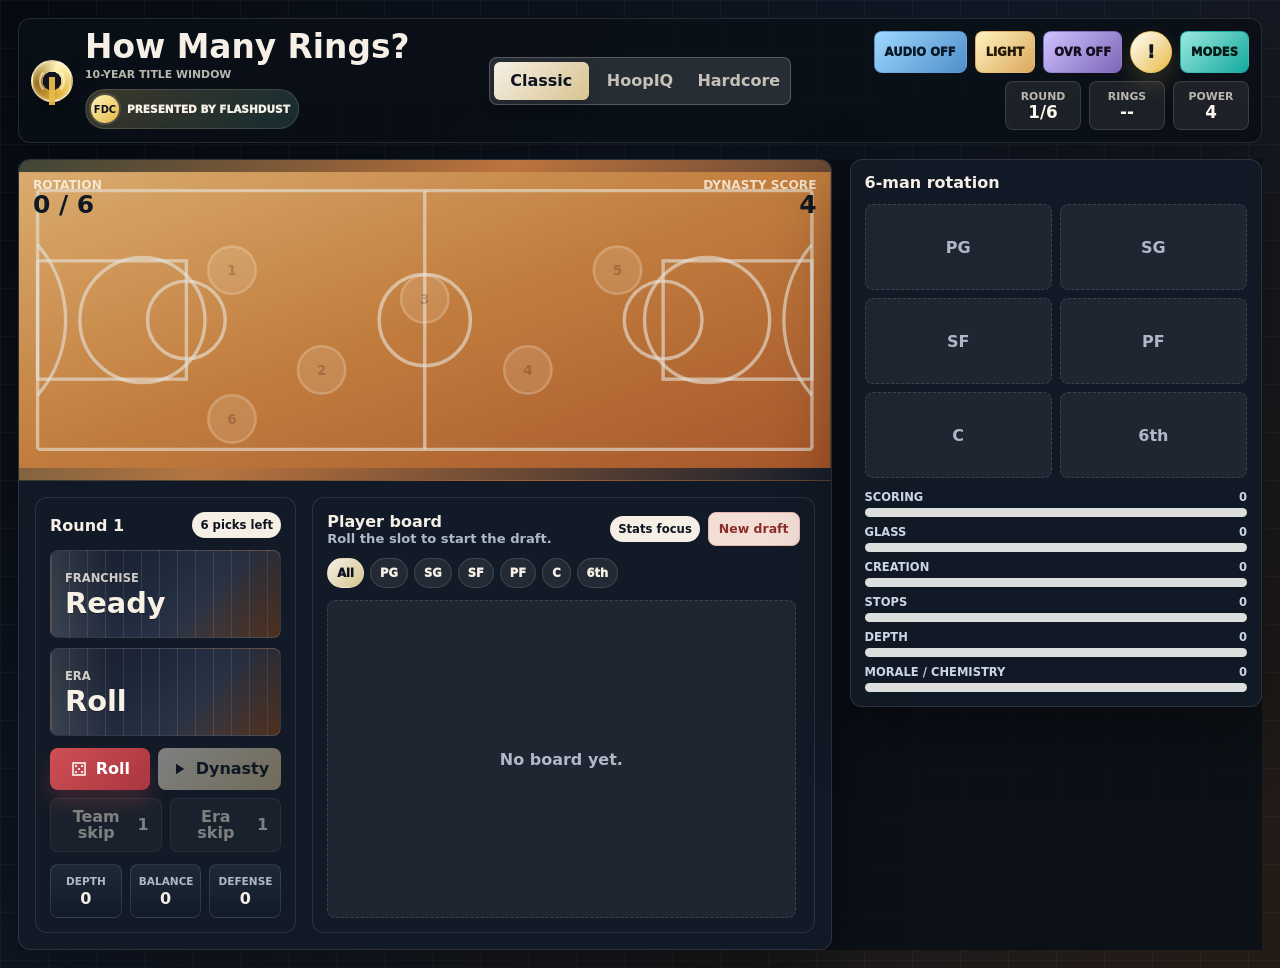
==== commit dc033024: "Add files via upload" ====
--- a/how-many-rings-source-code/how-many-rings-mobile.html
+++ b/how-many-rings-source-code/how-many-rings-mobile.html
@@ -93,9 +93,6 @@
     body:not(.light-theme) .filter-chip,
     body:not(.light-theme) .pos-chip,
     body:not(.light-theme) .move-chip,
-    body:not(.light-theme) .audio-btn,
-    body:not(.light-theme) .theme-btn,
-    body:not(.light-theme) .creator-chip,
     body:not(.light-theme) .top-pill {
       color: var(--ink);
       background: rgba(245,239,229,0.08);
@@ -103,8 +100,7 @@
     }
 
     body:not(.light-theme) .filter-chip.active,
-    body:not(.light-theme) .secondary-btn,
-    body:not(.light-theme) .mode-toggle button.active {
+    body:not(.light-theme) .secondary-btn {
       color: #0d141f;
       background: linear-gradient(135deg, #f5efe5, #d8c48f);
     }
@@ -193,12 +189,12 @@
     }
 
     body.light-theme .brand small,
+    body.light-theme .presented-by,
     body.light-theme .top-pill span {
       color: rgba(19,24,32,0.68);
     }
 
     body.light-theme .top-pill,
-    body.light-theme .creator-chip,
     body.light-theme .audio-btn {
       color: var(--ink);
       background: rgba(255,255,255,0.72);
@@ -303,6 +299,44 @@
       letter-spacing: 0;
     }
 
+    .presented-by {
+      display: inline-flex;
+      align-items: center;
+      gap: 8px;
+      margin-top: 8px;
+      padding: 5px 8px 5px 5px;
+      color: rgba(247,241,227,0.86);
+      background:
+        linear-gradient(135deg, rgba(232,187,71,0.18), rgba(19,168,158,0.12)),
+        rgba(255,255,255,0.08);
+      border: 1px solid rgba(255,255,255,0.16);
+      border-radius: 999px;
+      font-size: 0.66rem;
+      font-weight: 1000;
+      text-transform: uppercase;
+      white-space: nowrap;
+    }
+
+    .presented-by b {
+      display: grid;
+      width: 28px;
+      height: 28px;
+      place-items: center;
+      color: #10151f;
+      background: linear-gradient(135deg, #fff4b8, var(--gold));
+      border-radius: 50%;
+      font-size: 0.62rem;
+      box-shadow: 0 0 0 2px rgba(255,255,255,0.12);
+    }
+
+    body:not(.light-theme) .presented-by {
+      color: #f8f1e6;
+      background:
+        linear-gradient(135deg, rgba(232,187,71,0.18), rgba(19,168,158,0.12)),
+        rgba(245,239,229,0.06);
+      border-color: rgba(245,239,229,0.14);
+    }
+
     .mode-toggle {
       display: grid;
       grid-template-columns: repeat(3, minmax(86px, 1fr));
@@ -325,6 +359,21 @@
       color: var(--ink);
       background: var(--paper);
       box-shadow: 0 8px 18px rgba(0,0,0,0.14);
+    }
+
+    .mode-toggle button.active.classic-active {
+      color: #0d141f;
+      background: linear-gradient(135deg, #f5efe5, #d8c48f);
+    }
+
+    .mode-toggle button.active.hoop-active {
+      color: #1d1602;
+      background: linear-gradient(135deg, #ffe986, #e8bb47);
+    }
+
+    .mode-toggle button.active.hard-active {
+      color: #fff7f2;
+      background: linear-gradient(135deg, #d94f5c, #8f2632);
     }
 
     .audio-btn {
@@ -357,6 +406,85 @@
       text-transform: uppercase;
     }
 
+    .utility-audio {
+      color: #091826;
+      background: linear-gradient(135deg, #9ed7ff, #4f8fca);
+      border-color: rgba(79,143,202,0.56);
+    }
+
+    .utility-theme {
+      color: #231806;
+      background: linear-gradient(135deg, #fff3bf, #dba85b);
+      border-color: rgba(219,168,91,0.62);
+    }
+
+    .utility-ovr {
+      color: #14101f;
+      background: linear-gradient(135deg, #cfc3ff, #7c65b8);
+      border-color: rgba(124,101,184,0.62);
+    }
+
+    .utility-modes {
+      color: #051916;
+      background: linear-gradient(135deg, #9be9de, #13a89e);
+      border-color: rgba(19,168,158,0.62);
+    }
+
+    .challenge-menu {
+      position: relative;
+    }
+
+    .challenge-list {
+      position: absolute;
+      top: calc(100% + 8px);
+      right: 0;
+      z-index: 12;
+      width: 190px;
+      display: none;
+      gap: 6px;
+      padding: 8px;
+      background: var(--paper-2);
+      border: 1px solid var(--line);
+      border-radius: var(--radius);
+      box-shadow: var(--shadow);
+    }
+
+    .challenge-menu.open .challenge-list {
+      display: grid;
+    }
+
+    .challenge-list button {
+      min-height: 34px;
+      padding: 8px 10px;
+      color: var(--ink);
+      background: rgba(19,168,158,0.1);
+      border: 1px solid rgba(19,168,158,0.16);
+      border-radius: 7px;
+      font-size: 0.72rem;
+      font-weight: 1000;
+      text-align: left;
+    }
+
+    .challenge-list button.active {
+      color: #061b12;
+      background: linear-gradient(135deg, #9bf0bc, #39c477);
+      border-color: rgba(57,196,119,0.72);
+    }
+
+    .help-btn {
+      width: 42px;
+      min-height: 42px;
+      display: inline-grid;
+      place-items: center;
+      color: #10151f;
+      background: linear-gradient(135deg, #ffffff, #e8bb47);
+      border: 1px solid rgba(232,187,71,0.68);
+      border-radius: 50%;
+      font-size: 1.08rem;
+      font-weight: 1000;
+      box-shadow: 0 10px 22px rgba(232,187,71,0.18);
+    }
+
     body.light-theme .theme-btn {
       color: var(--ink);
       background: rgba(255,255,255,0.72);
@@ -368,33 +496,6 @@
       justify-content: flex-end;
       gap: 8px;
       flex-wrap: wrap;
-    }
-
-    .creator-chip {
-      display: inline-flex;
-      align-items: center;
-      gap: 8px;
-      min-height: 42px;
-      padding: 7px 10px;
-      color: var(--paper);
-      background: rgba(255,255,255,0.12);
-      border: 1px solid rgba(255,255,255,0.2);
-      border-radius: var(--radius);
-      font-size: 0.72rem;
-      font-weight: 1000;
-      text-transform: uppercase;
-    }
-
-    .creator-chip b {
-      display: grid;
-      width: 28px;
-      height: 28px;
-      place-items: center;
-      color: var(--ink);
-      background: var(--paper);
-      border-radius: 50%;
-      font-size: 0.64rem;
-      line-height: 1;
     }
 
     .top-pill {
@@ -1277,6 +1378,7 @@
       justify-content: center;
       padding: 18px;
       background: rgba(13, 17, 21, 0.58);
+      backdrop-filter: blur(8px);
     }
 
     .modal.open {
@@ -1305,6 +1407,35 @@
       gap: 8px;
       flex-wrap: wrap;
       margin-top: 16px;
+    }
+
+    .help-sheet {
+      width: min(760px, calc(100vw - 28px));
+    }
+
+    .help-head {
+      display: flex;
+      align-items: center;
+      justify-content: space-between;
+      gap: 12px;
+      margin-bottom: 14px;
+    }
+
+    .help-head h2 {
+      margin: 0;
+    }
+
+    .help-modal .how-grid {
+      grid-template-columns: repeat(2, minmax(0, 1fr));
+    }
+
+    .help-modal .how-item {
+      background: rgba(255,253,248,0.9);
+    }
+
+    body:not(.light-theme) .help-modal .how-item {
+      background: rgba(245,239,229,0.08);
+      border-color: rgba(245,239,229,0.14);
     }
 
     .sr-only {
@@ -1406,11 +1537,22 @@
       }
 
       .top-pill,
-      .creator-chip,
       .audio-btn,
-      .theme-btn {
+      .theme-btn,
+      .challenge-menu,
+      .help-btn {
         min-width: 0;
         width: 100%;
+      }
+
+      .help-btn {
+        border-radius: var(--radius);
+      }
+
+      .challenge-list {
+        left: 0;
+        right: auto;
+        width: min(260px, 100%);
       }
 
       .action-row,
@@ -1441,6 +1583,10 @@
 
       .schedule-strip {
         grid-template-columns: repeat(10, 1fr);
+      }
+
+      .help-modal .how-grid {
+        grid-template-columns: 1fr;
       }
     }
   </style>
@@ -1453,6 +1599,7 @@
         <div>
           <h1>How Many Rings?</h1>
           <small>10-year title window</small>
+          <span class="presented-by"><b>FDC</b> Presented by FlashDust</span>
         </div>
       </div>
 
@@ -1463,13 +1610,21 @@
       </div>
 
       <div class="top-stats" aria-label="Draft status">
-        <div class="creator-chip" aria-label="FlashDust Presents">
-          <b>FDC</b>
-          <span>FlashDust Presents</span>
+        <button class="audio-btn utility-audio" id="audioBtn" type="button" aria-pressed="false">Audio off</button>
+        <button class="theme-btn utility-theme" id="themeBtn" type="button" aria-pressed="false">Light</button>
+        <button class="theme-btn utility-ovr" id="ratingBtn" type="button" aria-pressed="false">OVR off</button>
+        <button class="help-btn" id="helpBtn" type="button" aria-label="How to play">!</button>
+        <div class="challenge-menu" id="challengeMenu">
+          <button class="theme-btn utility-modes" id="challengeBtn" type="button" aria-expanded="false">Modes</button>
+          <div class="challenge-list" id="challengeList" aria-label="Challenge modes">
+            <button type="button" data-challenge="noSkips">No skips</button>
+            <button type="button" data-challenge="hardCap">Hard cap</button>
+            <button type="button" data-challenge="noMvps">No MVPs</button>
+            <button type="button" data-challenge="defenseOnly">Defense only</button>
+            <button type="button" data-challenge="modernOnly">Modern only</button>
+            <button type="button" data-challenge="oldSchoolOnly">Old school</button>
+          </div>
         </div>
-        <button class="audio-btn" id="audioBtn" type="button" aria-pressed="false">Audio off</button>
-        <button class="theme-btn" id="themeBtn" type="button" aria-pressed="false">Light</button>
-        <button class="theme-btn" id="ratingBtn" type="button" aria-pressed="false">OVR off</button>
         <div class="top-pill">
           <span>Round</span>
           <strong id="roundTop">1/6</strong>
@@ -1607,27 +1762,6 @@
           </section>
         </div>
 
-        <section class="how-play" aria-label="How to play">
-          <h2>How to play</h2>
-          <div class="how-grid">
-            <div class="how-item">
-              <strong>Roll</strong>
-              <p>Each round gives you one random franchise and era. Pick one player from that board for your rotation.</p>
-            </div>
-            <div class="how-item">
-              <strong>Build 6</strong>
-              <p>Fill PG, SG, SF, PF, C, and 6th man. Use the position filters to find the slot you need.</p>
-            </div>
-            <div class="how-item">
-              <strong>Use skips</strong>
-              <p>You get one team skip and one era skip per draft. Weaker eras show up more often, so use them carefully.</p>
-            </div>
-            <div class="how-item">
-              <strong>Run dynasty</strong>
-              <p>After six picks, simulate 10 years. Your result is how many rings and Finals trips the team wins.</p>
-            </div>
-          </div>
-        </section>
       </section>
 
       <aside class="roster-panel" aria-label="Roster">
@@ -1683,10 +1817,37 @@
     </main>
   </div>
 
+  <div class="modal help-modal" id="helpModal" role="dialog" aria-modal="true" aria-labelledby="howTitle">
+    <div class="modal-sheet help-sheet">
+      <div class="help-head">
+        <h2 id="howTitle">How to play</h2>
+        <button class="ghost-btn compact" id="closeHelp" type="button">Close</button>
+      </div>
+      <div class="how-grid">
+        <div class="how-item">
+          <strong id="howOneTitle">Roll</strong>
+          <p id="howOneText">Each round gives you one random franchise and era. Pick one player from that board for your rotation.</p>
+        </div>
+        <div class="how-item">
+          <strong id="howTwoTitle">Build 6</strong>
+          <p id="howTwoText">Fill PG, SG, SF, PF, C, and 6th man. Use the position filters to find the slot you need.</p>
+        </div>
+        <div class="how-item">
+          <strong id="howThreeTitle">Use skips</strong>
+          <p id="howThreeText">You get one team skip and one era skip per draft. Weaker eras show up more often, so use them carefully.</p>
+        </div>
+        <div class="how-item">
+          <strong id="howFourTitle">Run dynasty</strong>
+          <p id="howFourText">After six picks, simulate 10 years. Your result is how many rings and Finals trips the team wins.</p>
+        </div>
+      </div>
+    </div>
+  </div>
+
   <div class="modal" id="confirmModal" role="dialog" aria-modal="true" aria-labelledby="modalTitle">
     <div class="modal-sheet">
       <h2 id="modalTitle">Start a new draft?</h2>
-      <p>This clears the current roster and rolls. Your best result stays saved in this browser.</p>
+      <p id="modalText">This clears the current roster and rolls. Your best result stays saved in this browser.</p>
       <div class="modal-actions">
         <button class="ghost-btn" id="cancelReset" type="button">Keep roster</button>
         <button class="danger-btn" id="confirmReset" type="button">New draft</button>
@@ -2151,7 +2312,7 @@
     const REAL_DEPTH_NAMES = {
       Jazz: ["Jeff Hornacek", "Bryon Russell", "Jeff Malone", "Mark Eaton", "Greg Ostertag", "Howard Eisley", "Shandon Anderson", "Antoine Carr", "Adam Keefe", "Blue Edwards"],
       Lakers: ["Gail Goodrich", "Norm Nixon", "Michael Cooper", "Byron Scott", "A.C. Green", "Lamar Odom", "Derek Fisher", "Robert Horry", "Rick Fox", "Trevor Ariza", "Austin Reaves", "Rui Hachimura"],
-      Celtics: ["Sam Jones", "Tom Heinsohn", "Jo Jo White", "Dennis Johnson", "Robert Parish", "Danny Ainge", "Cedric Maxwell", "Marcus Smart", "Al Horford", "Derrick White", "Kristaps Porzingis"],
+      Celtics: ["Sam Jones", "Tom Heinsohn", "Jo Jo White", "Cedric Maxwell", "M.L. Carr", "Robert Parish", "Dennis Johnson", "Danny Ainge", "Bill Walton", "Marcus Smart", "Al Horford", "Derrick White", "Kristaps Porzingis"],
       Bulls: ["Horace Grant", "B.J. Armstrong", "Bill Cartwright", "Ron Harper", "Toni Kukoc", "Luc Longley", "Steve Kerr", "Derrick Rose", "Joakim Noah", "Luol Deng"],
       Warriors: ["Nate Thurmond", "Chris Mullin", "Tim Hardaway", "Latrell Sprewell", "Baron Davis", "Monta Ellis", "Klay Thompson", "Draymond Green", "Andre Iguodala", "Andrew Wiggins", "Jordan Poole", "Kevon Looney"],
       Spurs: ["George Gervin", "James Silas", "Sean Elliott", "Avery Johnson", "Tony Parker", "Manu Ginobili", "Bruce Bowen", "Robert Horry", "Kawhi Leonard", "Danny Green", "Dejounte Murray"],
@@ -2180,6 +2341,87 @@
       Pacers: ["Mel Daniels", "Roger Brown", "George McGinnis", "Rik Smits", "Mark Jackson", "Dale Davis", "Jermaine O'Neal", "Danny Granger", "Roy Hibbert", "Myles Turner", "Bennedict Mathurin"],
       Grizzlies: ["Shareef Abdur-Rahim", "Mike Bibby", "Pau Gasol", "Mike Miller", "Shane Battier", "Jason Williams", "Marc Gasol", "Zach Randolph", "Tony Allen", "Dillon Brooks", "Steven Adams"]
     };
+    const DEPTH_NAME_DECADES = {
+      "Sam Jones": ["1960s"],
+      "Tom Heinsohn": ["1960s"],
+      "Jo Jo White": ["1960s", "1970s"],
+      "K.C. Jones": ["1960s"],
+      "Satch Sanders": ["1960s"],
+      "Bailey Howell": ["1960s"],
+      "Don Nelson": ["1960s", "1970s"],
+      "Frank Ramsey": ["1960s"],
+      "Larry Siegfried": ["1960s"],
+      "Clyde Lovellette": ["1960s"],
+      "Willie Naulls": ["1960s"],
+      "Jim Loscutoff": ["1960s"],
+      "Paul Silas": ["1970s"],
+      "Don Chaney": ["1970s"],
+      "Charlie Scott": ["1970s"],
+      "Paul Westphal": ["1970s"],
+      "Curtis Rowe": ["1970s"],
+      "Hank Finkel": ["1970s"],
+      "Kevin Stacom": ["1970s"],
+      "Cedric Maxwell": ["1970s", "1980s"],
+      "M.L. Carr": ["1970s", "1980s"],
+      "Bill Walton": ["1980s"],
+      "Robert Parish": ["1980s", "1990s"],
+      "Dennis Johnson": ["1980s"],
+      "Danny Ainge": ["1980s"],
+      "Scott Wedman": ["1980s"],
+      "Jerry Sichting": ["1980s"],
+      "Rick Carlisle": ["1980s"],
+      "Greg Kite": ["1980s"],
+      "Quinn Buckner": ["1980s"],
+      "Paul Pierce": ["1990s", "2000s"],
+      "Antoine Walker": ["1990s", "2000s"],
+      "Rajon Rondo": ["2000s", "2010s"],
+      "Tony Allen": ["2000s"],
+      "Kendrick Perkins": ["2000s", "2010s"],
+      "James Posey": ["2000s"],
+      "Eddie House": ["2000s"],
+      "Leon Powe": ["2000s"],
+      "Wally Szczerbiak": ["2000s"],
+      "Brian Scalabrine": ["2000s"],
+      "Glen Davis": ["2000s", "2010s"],
+      "Jrue Holiday": ["2020s"],
+      "Payton Pritchard": ["2020s"],
+      "Sam Hauser": ["2020s"],
+      "Luke Kornet": ["2020s"],
+      "Grant Williams": ["2010s", "2020s"],
+      "Robert Williams III": ["2010s", "2020s"],
+      "Malcolm Brogdon": ["2020s"],
+      "Marcus Smart": ["2010s", "2020s"],
+      "Al Horford": ["2010s", "2020s"],
+      "Derrick White": ["2020s"],
+      "Kristaps Porzingis": ["2020s"]
+    };
+    const EXTRA_DEPTH_NAMES = {
+      Celtics: ["K.C. Jones", "Satch Sanders", "Bailey Howell", "Don Nelson", "Frank Ramsey", "Larry Siegfried", "Clyde Lovellette", "Willie Naulls", "Jim Loscutoff", "Paul Silas", "Don Chaney", "Charlie Scott", "Paul Westphal", "Curtis Rowe", "Hank Finkel", "Kevin Stacom", "Scott Wedman", "Jerry Sichting", "Rick Carlisle", "Greg Kite", "Quinn Buckner", "Paul Pierce", "Antoine Walker", "Rajon Rondo", "Tony Allen", "Kendrick Perkins", "James Posey", "Eddie House", "Leon Powe", "Wally Szczerbiak", "Brian Scalabrine", "Glen Davis", "Jrue Holiday", "Payton Pritchard", "Sam Hauser", "Luke Kornet", "Grant Williams", "Robert Williams III", "Malcolm Brogdon"],
+      Hawks: ["Cliff Hagan", "Zelmo Beaty", "Bill Bridges", "Doc Rivers", "Spud Webb", "Steve Smith", "Christian Laettner", "Dikembe Mutombo", "Trae Young", "Dejounte Murray", "Bogdan Bogdanovic", "Clint Capela"],
+      Warriors: ["Paul Arizin", "Tom Gola", "Jeff Mullins", "Phil Smith", "Purvis Short", "Sleepy Floyd", "Jason Richardson", "David Lee", "Harrison Barnes", "Shaun Livingston"],
+      Nuggets: ["Dan Issel", "David Thompson", "Bobby Jones", "Calvin Natt", "TR Dunn", "J.R. Smith", "Kenyon Martin", "Andre Miller", "Arron Afflalo", "Will Barton", "Gary Harris"],
+      Clippers: ["Swen Nater", "Marques Johnson", "Norm Nixon", "Ron Harper", "Loy Vaught", "Sam Cassell", "Cuttino Mobley", "Nicolas Batum", "Terance Mann"],
+      Suns: ["Paul Westphal", "Alvan Adams", "Gar Heard", "Dick Van Arsdale", "Jason Kidd", "Rex Chapman", "Leandro Barbosa", "Boris Diaw", "Cam Johnson"],
+      Wizards: ["Earl Monroe", "Gus Johnson", "Bob Dandridge", "Michael Adams", "Rod Strickland", "Larry Hughes", "Marcin Gortat", "Kyle Kuzma", "Deni Avdija"],
+      Lakers: ["Elgin Baylor", "Jerry West", "Wilt Chamberlain", "Happy Hairston", "Jamaal Wilkes", "Mychal Thompson", "Rick Fox", "Kentavious Caldwell-Pope"],
+      Bucks: ["Oscar Robertson", "Brian Winters", "Junior Bridgeman", "Ricky Pierce", "Sam Cassell", "Vin Baker", "Toni Kukoc", "Bobby Portis", "Pat Connaughton"],
+      Sixers: ["Dolph Schayes", "Billy Cunningham", "Bobby Jones", "Darryl Dawkins", "Mo Cheeks", "Aaron McKie", "Eric Snow", "George Lynch", "JJ Redick", "Danny Green", "De'Anthony Melton"],
+      Kings: ["Jerry Lucas", "Jack Twyman", "Wayne Embry", "Otis Birdsong", "Scott Wedman", "Bobby Jackson", "Brad Miller", "Jason Williams", "Buddy Hield", "Malik Monk"],
+      Spurs: ["Artis Gilmore", "Larry Kenon", "Mike Mitchell", "Johnny Moore", "Terry Cummings", "Boris Diaw", "Patty Mills", "Tiago Splitter", "LaMarcus Aldridge", "Keldon Johnson"],
+      Pistons: ["Dave Bing", "Bob Lanier", "John Long", "Rick Mahorn", "James Edwards", "Lindsey Hunter", "Corliss Williamson", "Mehmet Okur", "Antonio McDyess"],
+      Mavericks: ["Sam Perkins", "Roy Tarpley", "Jim Jackson", "Antawn Jamison", "Antoine Walker", "Devin Harris", "Tyson Chandler", "J.J. Barea", "Jalen Brunson"],
+      Magic: ["Anfernee Hardaway", "Scott Skiles", "Bo Outlaw", "Pat Garrity", "Ryan Anderson", "Mickael Pietrus", "Aaron Gordon", "Evan Fournier", "Franz Wagner"],
+      Pelicans: ["P.J. Brown", "Elden Campbell", "Jamal Magloire", "Peja Stojakovic", "Emeka Okafor", "Trevor Ariza", "Eric Gordon", "Lonzo Ball", "Jonas Valanciunas"],
+      Blazers: ["Bill Walton", "Maurice Lucas", "Lionel Hollins", "Geoff Petrie", "Mychal Thompson", "Kiki Vandeweghe", "Steve Smith", "Arvydas Sabonis", "Wesley Matthews", "Anfernee Simons"],
+      Grizzlies: ["Bryant Reeves", "Tony Massenburg", "Stromile Swift", "Bonzi Wells", "James Posey", "Tony Allen", "Rudy Gay", "Jaren Jackson Jr.", "Desmond Bane"]
+    };
+
+    Object.entries(EXTRA_DEPTH_NAMES).forEach(([team, names]) => {
+      if (!REAL_DEPTH_NAMES[team]) REAL_DEPTH_NAMES[team] = [];
+      names.forEach(name => {
+        if (!REAL_DEPTH_NAMES[team].includes(name)) REAL_DEPTH_NAMES[team].push(name);
+      });
+    });
 
     function addEraDepthPlayers(targetSize = 12) {
       const combos = new Map();
@@ -2192,7 +2434,7 @@
       combos.forEach((players, key) => {
         const [team, decade] = key.split("|");
         const usedNames = new Set(players.map(player => player.name));
-        const depthNames = REAL_DEPTH_NAMES[team] || [];
+        const depthNames = eraDepthNames(team, decade, usedNames);
         let index = 0;
         while (players.length < targetSize) {
           const realName = depthNames.find(name => !usedNames.has(name));
@@ -2220,6 +2462,42 @@
           index += 1;
         }
       });
+    }
+
+    function decadeStart(decade) {
+      return Number(decade.slice(0, 4));
+    }
+
+    function eraDepthNames(team, decade, usedNames) {
+      const names = REAL_DEPTH_NAMES[team] || [];
+      const targetYear = decadeStart(decade);
+      const strict = names.filter((name, index) => {
+        if (usedNames.has(name)) return false;
+        if (DEPTH_NAME_DECADES[name]) return DEPTH_NAME_DECADES[name].includes(decade);
+        const exactYears = PLAYERS
+          .filter(player => player.name === name && player.team === team && !player.generated)
+          .map(player => decadeStart(player.decade));
+        if (exactYears.length) {
+          return exactYears.some(year => Math.abs(year - targetYear) <= 20);
+        }
+        const ratio = names.length <= 1 ? 0 : index / (names.length - 1);
+        const estimatedPeak = 1965 + ratio * 60;
+        return Math.abs(estimatedPeak - (targetYear + 5)) <= 25;
+      });
+      if (strict.length >= 12) return strict;
+
+      const relaxed = names.filter(name => {
+        if (usedNames.has(name) || strict.includes(name)) return false;
+        if (DEPTH_NAME_DECADES[name]) return DEPTH_NAME_DECADES[name].includes(decade);
+        const exactYears = PLAYERS
+          .filter(player => player.name === name && player.team === team && !player.generated)
+          .map(player => decadeStart(player.decade));
+        if (exactYears.length) {
+          return exactYears.some(year => Math.abs(year - targetYear) <= 30);
+        }
+        return true;
+      });
+      return [...strict, ...relaxed];
     }
 
     addEraDepthPlayers(12);
@@ -2327,6 +2605,52 @@
       "Penny Hardaway", "Yao Ming", "Dwight Howard", "Alonzo Mourning", "Blake Griffin",
       "Pau Gasol", "Marc Gasol"
     ]);
+    const MVP_NAMES = new Set([
+      "Kareem Abdul-Jabbar", "Bill Russell", "Wilt Chamberlain", "Oscar Robertson", "Bob Pettit",
+      "Jerry West", "Willis Reed", "Dave Cowens", "Bob McAdoo", "Julius Erving", "Moses Malone",
+      "Magic Johnson", "Larry Bird", "Michael Jordan", "Hakeem Olajuwon", "David Robinson",
+      "Karl Malone", "Shaquille O'Neal", "Allen Iverson", "Tim Duncan", "Kevin Garnett",
+      "Steve Nash", "Dirk Nowitzki", "Kobe Bryant", "LeBron James", "Derrick Rose",
+      "Kevin Durant", "Stephen Curry", "Russell Westbrook", "James Harden", "Giannis Antetokounmpo",
+      "Nikola Jokic", "Joel Embiid"
+    ]);
+    const CHALLENGE_LABELS = {
+      noSkips: "No skips",
+      hardCap: "Hard cap",
+      noMvps: "No MVPs",
+      defenseOnly: "Defense only",
+      modernOnly: "Modern only",
+      oldSchoolOnly: "Old school"
+    };
+    const HOW_TO_PLAY = {
+      classic: {
+        title: "How to play Classic",
+        items: [
+          ["Read the board", "Classic shows stats, tags, eligible positions, and optional OVR. Compare PTS, REB, AST, STL, and BLK before drafting."],
+          ["Build the rotation", "Fill PG, SG, SF, PF, C, and 6th. The green chip on your roster shows the spot that player is actually playing."],
+          ["Use skips wisely", "You get one team skip and one era skip. Bad eras appear more often, so save skips for boards that do not fit your needs."],
+          ["Run the dynasty", "After six picks, simulate 10 years. Stats, depth, balance, defense, and chemistry decide rings and Finals trips."]
+        ]
+      },
+      hoop: {
+        title: "How to play HoopIQ",
+        items: [
+          ["Draft by feel", "HoopIQ hides the stat line, so you are judging names, team era, tags, and basketball fit instead of raw numbers."],
+          ["Trust positions", "Official positions still matter. Use the position filter when you need a specific slot and move flexible players around later."],
+          ["Read the clues", "Tags like creator, defense, glass, or shooter are your hints. A balanced six-man group usually beats just grabbing names."],
+          ["Reveal in results", "The dynasty sim still uses the real stat profile underneath, but the draft itself is more memory and hoops instinct."]
+        ]
+      },
+      hardcore: {
+        title: "How to play Hardcore",
+        items: [
+          ["Harder rolls", "Hardcore makes weak teams and rough eras show up more often, so easy superteams are much less common."],
+          ["Hidden info", "Stats are hidden while drafting. OVR can still be toggled, but the mode is built around tougher, lower-info decisions."],
+          ["Stack modes", "Use the Modes dropdown for extra rules like No MVPs, Defense only, No skips, Hard cap, Modern only, or Old school."],
+          ["Win ugly", "Chemistry, role balance, and depth matter more here. A smart fit can outperform a messy roster with bigger names."]
+        ]
+      }
+    };
     const STAR_RATING_OVERRIDES = {
       "Michael Jordan": 99,
       "LeBron James": 99,
@@ -2406,6 +2730,10 @@
       audioBtn: document.getElementById("audioBtn"),
       themeBtn: document.getElementById("themeBtn"),
       ratingBtn: document.getElementById("ratingBtn"),
+      helpBtn: document.getElementById("helpBtn"),
+      challengeMenu: document.getElementById("challengeMenu"),
+      challengeBtn: document.getElementById("challengeBtn"),
+      challengeList: document.getElementById("challengeList"),
       roundTop: document.getElementById("roundTop"),
       recordTop: document.getElementById("recordTop"),
       powerTop: document.getElementById("powerTop"),
@@ -2451,9 +2779,22 @@
       resultNote: document.getElementById("resultNote"),
       scheduleStrip: document.getElementById("scheduleStrip"),
       leaders: document.getElementById("leaders"),
+      howTitle: document.getElementById("howTitle"),
+      howOneTitle: document.getElementById("howOneTitle"),
+      howOneText: document.getElementById("howOneText"),
+      howTwoTitle: document.getElementById("howTwoTitle"),
+      howTwoText: document.getElementById("howTwoText"),
+      howThreeTitle: document.getElementById("howThreeTitle"),
+      howThreeText: document.getElementById("howThreeText"),
+      howFourTitle: document.getElementById("howFourTitle"),
+      howFourText: document.getElementById("howFourText"),
+      helpModal: document.getElementById("helpModal"),
+      closeHelp: document.getElementById("closeHelp"),
       resimBtn: document.getElementById("resimBtn"),
       copyBtn: document.getElementById("copyBtn"),
       confirmModal: document.getElementById("confirmModal"),
+      modalTitle: document.getElementById("modalTitle"),
+      modalText: document.getElementById("modalText"),
       cancelReset: document.getElementById("cancelReset"),
       confirmReset: document.getElementById("confirmReset"),
       toast: document.getElementById("toast")
@@ -2467,6 +2808,10 @@
       mode: "classic",
       theme: localStorage.getItem("howManyRingsTheme") || "dark",
       showRatings: localStorage.getItem("howManyRingsShowRatings") === "true",
+      challenges: JSON.parse(localStorage.getItem("howManyRingsChallenges") || "{}"),
+      challengeOpen: false,
+      pendingMode: null,
+      confirmAction: "reset",
       positionFilter: "ALL",
       audioOn: false,
       sfxOn: true,
@@ -2695,12 +3040,31 @@
       return weakEraBoost * weakEraBoost * franchiseBoost * elitePenalty * roughEraOnGreatTeamBoost * scarcityBoost;
     }
 
+    function challengeActive(key) {
+      return Boolean(state.challenges[key]);
+    }
+
+    function playerMeetsChallenges(player) {
+      if (!player) return false;
+      if (challengeActive("modernOnly") && !["2000s", "2010s", "2020s"].includes(player.decade)) return false;
+      if (challengeActive("oldSchoolOnly") && !["1960s", "1970s", "1980s", "1990s"].includes(player.decade)) return false;
+      if (challengeActive("noMvps") && MVP_NAMES.has(player.name)) return false;
+      if (challengeActive("hardCap") && hallOfFameCount() >= 2 && isHallOfFameLevel(player)) return false;
+      if (challengeActive("defenseOnly")) {
+        const defenseTags = ["defense", "rim", "rim wall", "anchor", "glass", "steals", "blocks", "lockdown"];
+        const hasDefenseTag = player.tags.some(tag => defenseTags.includes(tag));
+        const hasDefenseStats = player.stl >= 1.4 || player.blk >= 1.3 || player.reb >= 9.5;
+        if (!hasDefenseTag && !hasDefenseStats) return false;
+      }
+      return true;
+    }
+
     function allAvailableCombos() {
       const picked = new Set(filledRoster().map(player => player.id));
       const pickedNames = new Set(filledRoster().map(player => player.name));
       const seen = new Set();
       return PLAYERS
-        .filter(player => !picked.has(player.id) && !pickedNames.has(player.name))
+        .filter(player => !picked.has(player.id) && !pickedNames.has(player.name) && playerMeetsChallenges(player))
         .map(player => ({ team: player.team, decade: player.decade }))
         .filter(combo => {
           const key = `${combo.team}|${combo.decade}`;
@@ -2714,7 +3078,7 @@
       const picked = new Set(filledRoster().map(player => player.id));
       const pickedNames = new Set(filledRoster().map(player => player.name));
       return PLAYERS
-        .filter(player => player.team === combo.team && player.decade === combo.decade && !picked.has(player.id) && !pickedNames.has(player.name))
+        .filter(player => player.team === combo.team && player.decade === combo.decade && !picked.has(player.id) && !pickedNames.has(player.name) && playerMeetsChallenges(player))
         .sort((a, b) => playerRating(b) - playerRating(a));
     }
 
@@ -2725,7 +3089,8 @@
         player.team === combo.team &&
         player.decade === combo.decade &&
         !picked.has(player.id) &&
-        !pickedNames.has(player.name)
+        !pickedNames.has(player.name) &&
+        playerMeetsChallenges(player)
       )));
       return exact.sort((a, b) => playerRating(b) - playerRating(a));
     }
@@ -2762,7 +3127,7 @@
     }
 
     function skipTeam() {
-      if (!state.currentRoll || state.teamSkips <= 0) return;
+      if (!state.currentRoll || state.teamSkips <= 0 || challengeActive("noSkips")) return;
       const options = playableCombos(allAvailableCombos().filter(combo => (
         combo.decade === state.currentRoll.decade && combo.team !== state.currentRoll.team
       )));
@@ -2775,7 +3140,7 @@
     }
 
     function skipEra() {
-      if (!state.currentRoll || state.eraSkips <= 0) return;
+      if (!state.currentRoll || state.eraSkips <= 0 || challengeActive("noSkips")) return;
       const options = playableCombos(allAvailableCombos().filter(combo => (
         combo.team === state.currentRoll.team && combo.decade !== state.currentRoll.decade
       )));
@@ -2827,6 +3192,47 @@
       els.confirmModal.classList.remove("open");
       playSfx("click");
       render();
+    }
+
+    function draftStarted() {
+      return rosterCount() > 0 || Boolean(state.currentRoll) || state.sim;
+    }
+
+    function openConfirm(action = "reset", mode = null) {
+      state.confirmAction = action;
+      state.pendingMode = mode;
+      if (action === "mode") {
+        const labels = { classic: "Classic", hoop: "HoopIQ", hardcore: "Hardcore" };
+        els.modalTitle.textContent = "Switch modes?";
+        els.modalText.textContent = `Switching to ${labels[mode] || "this mode"} will restart your current draft so the mode rules stay fair.`;
+        els.cancelReset.textContent = "Keep current game";
+        els.confirmReset.textContent = "Switch and restart";
+      } else {
+        els.modalTitle.textContent = "Start a new draft?";
+        els.modalText.textContent = "This clears the current roster and rolls. Your best result stays saved in this browser.";
+        els.cancelReset.textContent = "Keep roster";
+        els.confirmReset.textContent = "New draft";
+      }
+      els.confirmModal.classList.add("open");
+    }
+
+    function closeConfirm() {
+      state.pendingMode = null;
+      state.confirmAction = "reset";
+      els.confirmModal.classList.remove("open");
+    }
+
+    function confirmPendingAction() {
+      if (state.confirmAction === "mode" && state.pendingMode) {
+        const nextMode = state.pendingMode;
+        state.mode = nextMode;
+        resetDraft();
+        closeConfirm();
+        render();
+        return;
+      }
+      resetDraft();
+      closeConfirm();
     }
 
     function weightedRoster() {
@@ -3221,6 +3627,12 @@
     }
 
     function setMode(mode) {
+      if (mode === state.mode) return;
+      if (draftStarted()) {
+        openConfirm("mode", mode);
+        playSfx("click");
+        return;
+      }
       state.mode = mode;
       state.sim = null;
       playSfx("click");
@@ -3232,6 +3644,27 @@
       localStorage.setItem("howManyRingsShowRatings", String(state.showRatings));
       playSfx("click");
       render();
+    }
+
+    function toggleChallenge(key) {
+      state.challenges[key] = !state.challenges[key];
+      if (key === "modernOnly" && state.challenges[key]) state.challenges.oldSchoolOnly = false;
+      if (key === "oldSchoolOnly" && state.challenges[key]) state.challenges.modernOnly = false;
+      localStorage.setItem("howManyRingsChallenges", JSON.stringify(state.challenges));
+      state.currentRoll = null;
+      state.sim = null;
+      state.positionFilter = "ALL";
+      playSfx("click");
+      render();
+    }
+
+    function openHelp() {
+      renderHowToPlay();
+      els.helpModal.classList.add("open");
+    }
+
+    function closeHelp() {
+      els.helpModal.classList.remove("open");
     }
 
     function render() {
@@ -3249,8 +3682,8 @@
       els.eraReel.textContent = state.currentRoll ? state.currentRoll.decade : (filled >= ROSTER_SIZE ? "Dynasty" : "Roll");
       els.rollBtn.disabled = filled >= ROSTER_SIZE || Boolean(state.currentRoll);
       els.simulateBtn.disabled = filled < ROSTER_SIZE;
-      els.teamSkipBtn.disabled = !state.currentRoll || state.teamSkips <= 0 || filled >= ROSTER_SIZE;
-      els.eraSkipBtn.disabled = !state.currentRoll || state.eraSkips <= 0 || filled >= ROSTER_SIZE;
+      els.teamSkipBtn.disabled = !state.currentRoll || state.teamSkips <= 0 || filled >= ROSTER_SIZE || challengeActive("noSkips");
+      els.eraSkipBtn.disabled = !state.currentRoll || state.eraSkips <= 0 || filled >= ROSTER_SIZE || challengeActive("noSkips");
       els.teamSkips.textContent = state.teamSkips;
       els.eraSkips.textContent = state.eraSkips;
       els.depthMini.textContent = Math.round(profile.depth);
@@ -3259,15 +3692,20 @@
       els.classicMode.classList.toggle("active", state.mode === "classic");
       els.hoopMode.classList.toggle("active", state.mode === "hoop");
       els.hardMode.classList.toggle("active", state.mode === "hardcore");
+      els.classicMode.classList.toggle("classic-active", state.mode === "classic");
+      els.hoopMode.classList.toggle("hoop-active", state.mode === "hoop");
+      els.hardMode.classList.toggle("hard-active", state.mode === "hardcore");
       els.modeBadge.textContent = state.mode === "classic" ? "Stats focus" : state.mode === "hardcore" ? "Hardcore" : "Stats hidden";
       els.ratingBtn.textContent = state.showRatings ? "OVR on" : "OVR off";
       els.ratingBtn.setAttribute("aria-pressed", String(state.showRatings));
 
       renderTheme();
+      renderChallenges();
       updateMeters(profile);
       renderAudio();
       renderChoices();
       renderPositionFilter();
+      renderHowToPlay();
       renderRoster();
       renderCourt();
       renderSeason();
@@ -3327,6 +3765,31 @@
           playSfx("click");
           render();
         });
+      });
+    }
+
+    function renderChallenges() {
+      const activeKeys = Object.keys(CHALLENGE_LABELS).filter(key => challengeActive(key));
+      els.challengeMenu.classList.toggle("open", state.challengeOpen);
+      els.challengeBtn.setAttribute("aria-expanded", String(state.challengeOpen));
+      els.challengeBtn.textContent = activeKeys.length ? `Modes ${activeKeys.length}` : "Modes";
+      els.challengeList.querySelectorAll("button[data-challenge]").forEach(button => {
+        button.classList.toggle("active", challengeActive(button.dataset.challenge));
+      });
+    }
+
+    function renderHowToPlay() {
+      const guide = HOW_TO_PLAY[state.mode] || HOW_TO_PLAY.classic;
+      const fields = [
+        [els.howOneTitle, els.howOneText],
+        [els.howTwoTitle, els.howTwoText],
+        [els.howThreeTitle, els.howThreeText],
+        [els.howFourTitle, els.howFourText]
+      ];
+      els.howTitle.textContent = guide.title;
+      guide.items.forEach(([title, text], index) => {
+        fields[index][0].textContent = title;
+        fields[index][1].textContent = text;
       });
     }
 
@@ -3479,6 +3942,34 @@
     els.audioBtn.addEventListener("click", toggleAudio);
     els.themeBtn.addEventListener("click", toggleTheme);
     els.ratingBtn.addEventListener("click", toggleRatings);
+    els.helpBtn.addEventListener("click", openHelp);
+    els.helpBtn.addEventListener("mouseenter", openHelp);
+    els.helpBtn.addEventListener("focus", openHelp);
+    els.closeHelp.addEventListener("click", closeHelp);
+    els.helpModal.addEventListener("click", event => {
+      if (event.target === els.helpModal) closeHelp();
+    });
+    document.addEventListener("keydown", event => {
+      if (event.key === "Escape") closeHelp();
+    });
+    els.challengeBtn.addEventListener("click", event => {
+      event.stopPropagation();
+      state.challengeOpen = !state.challengeOpen;
+      playSfx("click");
+      renderChallenges();
+    });
+    els.challengeList.querySelectorAll("button[data-challenge]").forEach(button => {
+      button.addEventListener("click", event => {
+        event.stopPropagation();
+        toggleChallenge(button.dataset.challenge);
+      });
+    });
+    document.addEventListener("click", event => {
+      if (!els.challengeMenu.contains(event.target) && state.challengeOpen) {
+        state.challengeOpen = false;
+        renderChallenges();
+      }
+    });
     document.addEventListener("pointerdown", event => {
       if (event.target.closest("button")) playSfx("click");
     }, { capture: true });
@@ -3494,15 +3985,15 @@
     els.resetBtn.addEventListener("click", () => {
       playSfx("click");
       if (rosterCount() === 0) resetDraft();
-      else els.confirmModal.classList.add("open");
+      else openConfirm("reset");
     });
     els.cancelReset.addEventListener("click", () => {
       playSfx("click");
-      els.confirmModal.classList.remove("open");
+      closeConfirm();
     });
-    els.confirmReset.addEventListener("click", resetDraft);
+    els.confirmReset.addEventListener("click", confirmPendingAction);
     els.confirmModal.addEventListener("click", event => {
-      if (event.target === els.confirmModal) els.confirmModal.classList.remove("open");
+      if (event.target === els.confirmModal) closeConfirm();
     });
 
     render();
